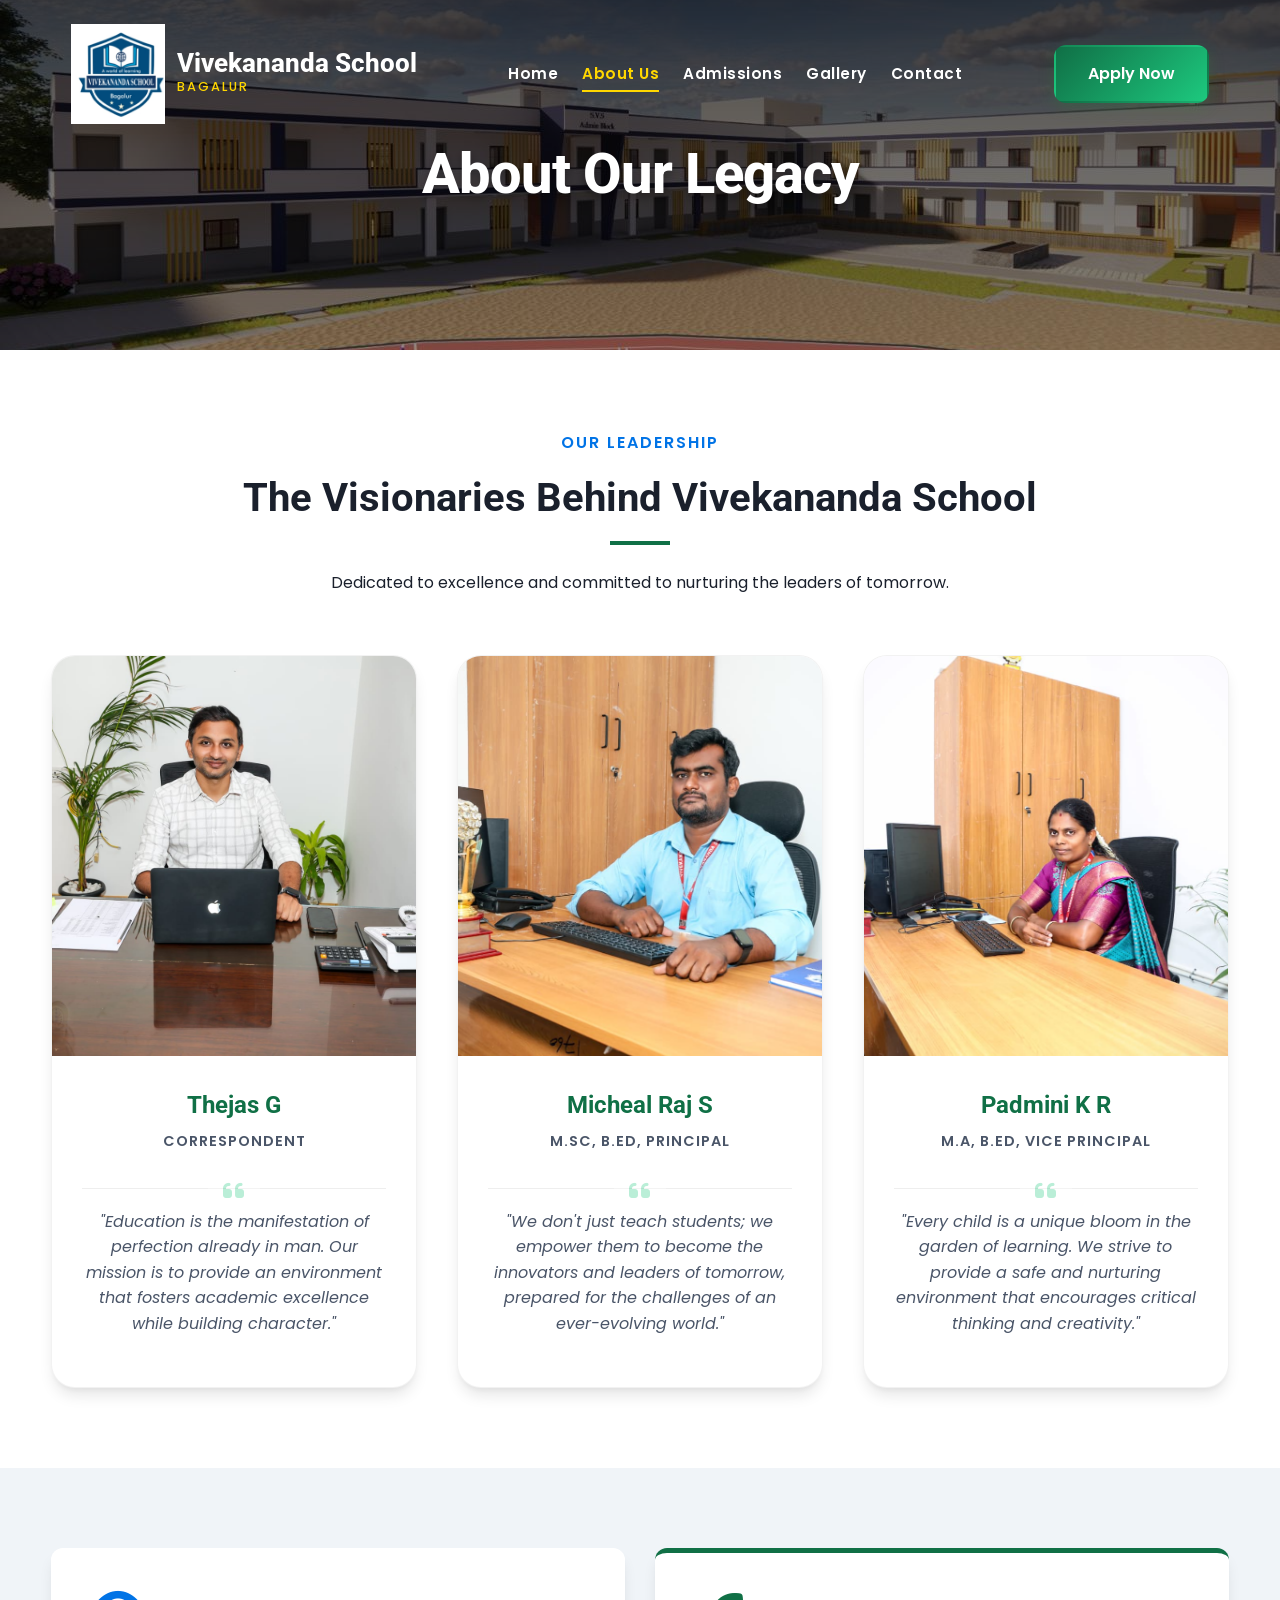
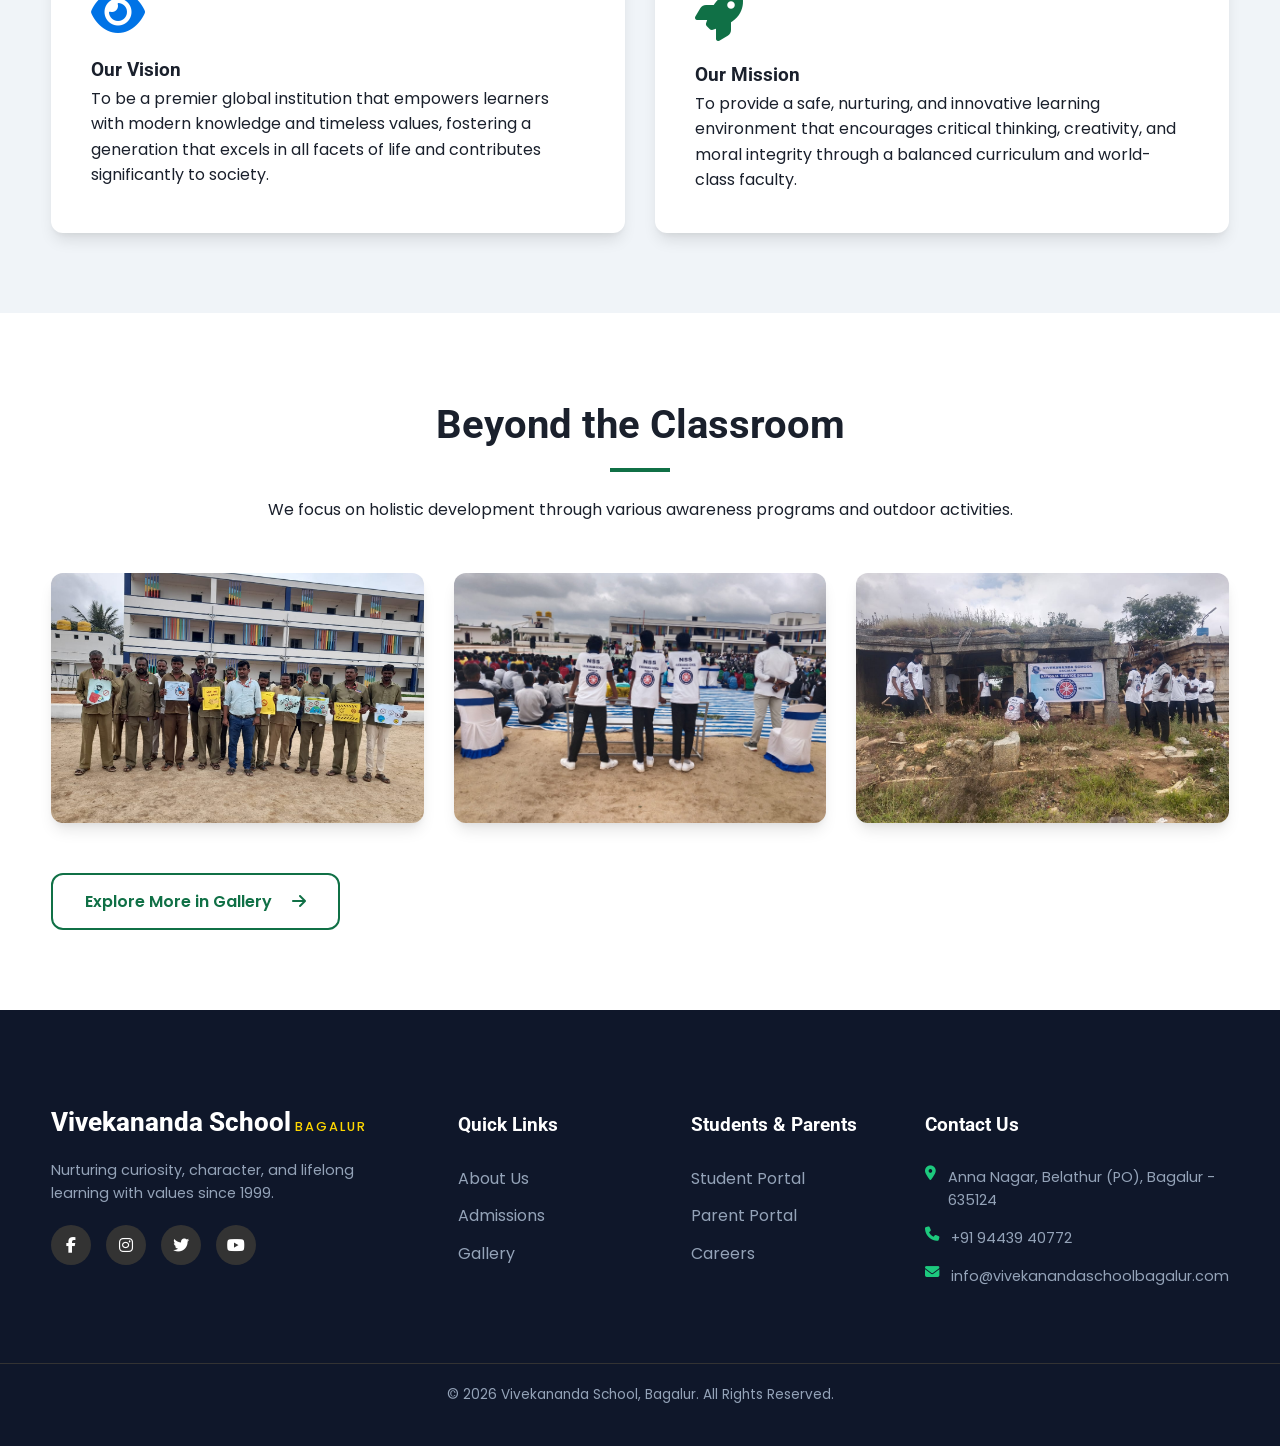
==== about.html @ 1ba1ea0e "nrre" ====
<!DOCTYPE html>
<html lang="en">
<head>
    <meta charset="UTF-8">
    <meta name="viewport" content="width=device-width, initial-scale=1.0">
    <title>About Us | Best CBSE School in Hosur - Vivekananda School</title>
    <meta name="description" content="Discover the legacy of Vivekananda School, Bagalur, recognized as the best school in Hosur for values-based CBSE education and student growth.">
    <link href="https://fonts.googleapis.com/css2?family=Poppins:wght@300;400;500;600;700&family=Roboto:wght@300;400;500;700&display=swap" rel="stylesheet">
    <link rel="stylesheet" href="https://cdnjs.cloudflare.com/ajax/libs/font-awesome/6.4.0/css/all.min.css">
    <link rel="stylesheet" href="assets/css/style.css">
    <link rel="shortcut icon" href="Images/School Logo.png" type="image/png">
</head>
<body class="inner-page">
    <!-- Header (Same as index) -->
    <header id="main-header" class="scrolled">
        <div class="container header-container">
            <div class="logo">
                <a href="index.html">
                    <img src="Images/School Logo.png" alt="Vivekananda School Logo" class="logo-img">
                    <div class="logo-text">
                         <span class="logo-name">Vivekananda School</span>
                         <span class="logo-sub">Bagalur</span>
                    </div>
                </a>
            </div>
            <nav class="nav-menu" id="nav-menu">
                <ul>
                    <li><a href="index.html">Home</a></li>
                    <li><a href="about.html" class="active">About Us</a></li>
                    <li><a href="admissions.html">Admissions</a></li>
                    <li><a href="gallery.html">Gallery</a></li>
                    <li><a href="contact.html">Contact</a></li>
                </ul>
            </nav>
            <div class="header-actions">
                <a href="admissions.html" class="btn btn-primary">Apply Now</a>
                <button class="mobile-menu-toggle" id="mobile-menu-toggle"><i class="fas fa-bars"></i></button>
            </div>
        </div>
    </header>

    <div class="page-banner" style="background-image: url('Images/School Image.jpeg'); height: 350px; display: flex; align-items: center; justify-content: center; color: white;">
        <h1 class="animate__animated animate__fadeIn">About Our Legacy</h1>
    </div>

    <!-- Our Leadership -->
    <section class="section-padding">
        <div class="container">
            <div class="section-header centered" style="margin-bottom: 60px;">
                <span class="section-subtitle">Our Leadership</span>
                <h2 class="section-title">The Visionaries Behind Vivekananda School</h2>
                <p>Dedicated to excellence and committed to nurturing the leaders of tomorrow.</p>
            </div>
            
            <div class="leadership-grid">
                <!-- Correspondent -->
                <div class="leadership-card reveal-left">
                    <div class="leader-img-box">
                        <img src="Images/Thejas G ( correspondent ).jpeg" alt="Thejas G - Correspondent">
                    </div>
                    <div class="leader-info">
                        <div>
                            <h3 class="leader-name">Thejas G</h3>
                            <span class="leader-position">Correspondent</span>
                        </div>
                        <div class="leader-quote">
                            <i class="fas fa-quote-left"></i>
                            <p>"Education is the manifestation of perfection already in man. Our mission is to provide an environment that fosters academic excellence while building character."</p>
                        </div>
                    </div>
                </div>

                <!-- Principal -->
                <div class="leadership-card reveal">
                    <div class="leader-img-box">
                        <img src="Images/Micheal Raj S ( Principal) M.Sc,B.ed.jpeg" alt="Micheal Raj S - Principal">
                    </div>
                    <div class="leader-info">
                        <div>
                            <h3 class="leader-name">Micheal Raj S</h3>
                            <span class="leader-position">M.Sc, B.ed, Principal</span>
                        </div>
                        <div class="leader-quote">
                            <i class="fas fa-quote-left"></i>
                            <p>"We don't just teach students; we empower them to become the innovators and leaders of tomorrow, prepared for the challenges of an ever-evolving world."</p>
                        </div>
                    </div>
                </div>

                <!-- Vice Principal -->
                <div class="leadership-card reveal-right">
                    <div class="leader-img-box">
                        <img src="Images/Padmini K R( Vice Principal) M.A, B.ed.jpeg" alt="Padmini K R - Vice Principal">
                    </div>
                    <div class="leader-info">
                        <div>
                            <h3 class="leader-name">Padmini K R</h3>
                            <span class="leader-position">M.A, B.ed, Vice Principal</span>
                        </div>
                        <div class="leader-quote">
                            <i class="fas fa-quote-left"></i>
                            <p>"Every child is a unique bloom in the garden of learning. We strive to provide a safe and nurturing environment that encourages critical thinking and creativity."</p>
                        </div>
                    </div>
                </div>
            </div>
        </div>
    </section>

    <!-- Vision & Mission -->
    <section class="section-padding bg-light">
        <div class="container grid-2">
             <div class="card reveal" style="background: white; padding: 40px; border-radius: var(--radius-md); box-shadow: var(--shadow-md);">
                 <i class="fas fa-eye" style="font-size: 3rem; color: var(--secondary); margin-bottom: 20px;"></i>
                 <h3>Our Vision</h3>
                 <p>To be a premier global institution that empowers learners with modern knowledge and timeless values, fostering a generation that excels in all facets of life and contributes significantly to society.</p>
             </div>
             <div class="card reveal" style="background: white; padding: 40px; border-radius: var(--radius-md); border-top: 5px solid var(--primary); box-shadow: var(--shadow-md);">
                 <i class="fas fa-rocket" style="font-size: 3rem; color: var(--primary); margin-bottom: 20px;"></i>
                 <h3>Our Mission</h3>
                 <p>To provide a safe, nurturing, and innovative learning environment that encourages critical thinking, creativity, and moral integrity through a balanced curriculum and world-class faculty.</p>
             </div>
        </div>
    </section>

    <!-- Activity Highlights -->
    <section class="section-padding">
        <div class="container text-center">
            <div class="section-header centered" style="text-align: center; margin-bottom: 50px;">
                <h2 class="section-title">Beyond the Classroom</h2>
                <p>We focus on holistic development through various awareness programs and outdoor activities.</p>
            </div>
            <div class="grid-3">
                <img src="Images/Trip/Awareness1.jpeg" alt="Awareness Program" style="border-radius: var(--radius-md); width: 100%; height: 250px; object-fit: cover; box-shadow: var(--shadow-md);">
                <img src="Images/Trip/Awareness2.jpeg" alt="Student Presentation" style="border-radius: var(--radius-md); width: 100%; height: 250px; object-fit: cover; box-shadow: var(--shadow-md);">
                <img src="Images/Trip/Awareness3.jpeg" alt="Community Service" style="border-radius: var(--radius-md); width: 100%; height: 250px; object-fit: cover; box-shadow: var(--shadow-md);">
            </div>
            <div style="margin-top: 50px;">
                <a href="gallery.html" class="btn btn-outline">Explore More in Gallery <i class="fas fa-arrow-right" style="margin-left: 10px;"></i></a>
            </div>
        </div>
    </section>

    <!-- Footer (Same as index) -->
    <!-- Footer -->
    <footer>
        <div class="container footer-grid">
            <div class="footer-info">
                <div class="logo">
                     <span class="logo-name">Vivekananda School</span>
                     <span class="logo-sub">Bagalur</span>
                </div>
                <p>Nurturing curiosity, character, and lifelong learning with values since 1999.</p>
                <div class="social-links">
                    <a href="#"><i class="fab fa-facebook-f"></i></a>
                    <a href="#"><i class="fab fa-instagram"></i></a>
                    <a href="#"><i class="fab fa-twitter"></i></a>
                    <a href="#"><i class="fab fa-youtube"></i></a>
                </div>
            </div>
            <div class="footer-links">
                <h3>Quick Links</h3>
                <ul>
                    <li><a href="about.html">About Us</a></li>
                    <li><a href="admissions.html">Admissions</a></li>
                    <li><a href="gallery.html">Gallery</a></li>
                </ul>
            </div>
            <div class="footer-links">
                <h3>Students & Parents</h3>
                <ul>

                    <li><a href="portal.html">Student Portal</a></li>
                    <li><a href="portal.html">Parent Portal</a></li>
                    <li><a href="contact.html">Careers</a></li>
                </ul>
            </div>
            <div class="footer-contact">
                <h3>Contact Us</h3>
                <p><i class="fas fa-map-marker-alt"></i> Anna Nagar, Belathur (PO), Bagalur - 635124</p>
                <p><i class="fas fa-phone"></i> +91 94439 40772</p>
                <p><i class="fas fa-envelope"></i> info@vivekanandaschoolbagalur.com</p>
            </div>
        </div>
        <div class="footer-bottom">
            <p>&copy; 2026 Vivekananda School, Bagalur. All Rights Reserved.</p>
        </div>
    </footer>

    <script src="assets/js/main.js"></script>
</body>
</html>
---- assets/css/style.css ----
/* 
    Green Valley Public School - Design System
    Theme: Modern, Educational, Trustworthy
*/

:root {
    /* Premium Color Palette (HSL for consistency) */
    --p-h: 154; --p-s: 75%; --p-l: 25%; /* Primary Forest Green */
    --primary: hsl(var(--p-h), var(--p-s), var(--p-l));
    --primary-light: hsl(var(--p-h), var(--p-s), 45%);
    --primary-dark: hsl(var(--p-h), var(--p-s), 15%);
    
    --s-h: 210; --s-s: 100%; --s-l: 45%; /* Secondary Sky Blue */
    --secondary: hsl(var(--s-h), var(--s-s), var(--s-l));
    --secondary-light: hsl(var(--s-h), var(--s-s), 65%);
    
    --accent: #FFD700;        /* Premium Gold */
    --text-dark: #1A202C;
    --text-gray: #4A5568;
    --text-light: #F7FAFC;
    --bg-light: #F0F4F8;
    --bg-white: #FFFFFF;
    
    /* Advanced Shadows */
    --shadow-sm: 0 2px 4px rgba(0,0,0,0.05);
    --shadow-md: 0 10px 15px -3px rgba(0,0,0,0.1), 0 4px 6px -2px rgba(0,0,0,0.05);
    --shadow-lg: 0 20px 25px -5px rgba(0,0,0,0.1), 0 10px 10px -5px rgba(0,0,0,0.04);
    --shadow-xl: 0 25px 50px -12px rgba(0,0,0,0.25);
    
    /* Utilities */
    --radius-sm: 6px;
    --radius-md: 12px;
    --radius-lg: 24px;
    --radius-full: 9999px;
    --transition: all 0.4s cubic-bezier(0.4, 0, 0.2, 1);
    --glass: rgba(255, 255, 255, 0.85);
    --glass-border: rgba(255, 255, 255, 0.2);
}

/* Base Styles */
* {
    margin: 0;
    padding: 0;
    box-sizing: border-box;
}

html {
    scroll-behavior: smooth;
}

body {
    font-family: 'Poppins', sans-serif;
    color: var(--text-dark);
    background-color: var(--bg-white);
    line-height: 1.6;
    overflow-x: hidden;
}

h1, h2, h3, h4, h5, h6 {
    font-family: 'Roboto', sans-serif;
    font-weight: 700;
}

ul {
    list-style: none;
}

a {
    text-decoration: none;
    color: inherit;
    transition: var(--transition);
}

img {
    max-width: 100%;
}

/* Custom Scrollbar */
::-webkit-scrollbar {
    width: 10px;
}
::-webkit-scrollbar-track {
    background: var(--bg-light);
}
::-webkit-scrollbar-thumb {
    background: var(--primary-light);
    border-radius: 10px;
}
::-webkit-scrollbar-thumb:hover {
    background: var(--primary);
}

::selection {
    background: var(--primary);
    color: white;
}

.container {
    width: 92%;
    max-width: 1200px;
    margin: 0 auto;
}

@media (max-width: 480px) {
    .container {
        width: 95%;
    }
}

/* Grid Layouts & Utilities */
.grid-2 { display: grid; grid-template-columns: repeat(2, 1fr); gap: 30px; }
.grid-3 { display: grid; grid-template-columns: repeat(3, 1fr); gap: 30px; }
.grid-4 { display: grid; grid-template-columns: repeat(4, 1fr); gap: 24px; }
.journey-grid { display: grid; grid-template-columns: repeat(auto-fit, minmax(280px, 1fr)); gap: 40px; position: relative; }
.update-grid { display: grid; grid-template-columns: 2fr 1fr; gap: 40px; }
.about-grid { display: grid; grid-template-columns: 1fr 1fr; gap: 60px; align-items: center; }

.section-padding {
    padding: 80px 0;
}

.text-red { color: #f44336; }

/* Buttons */
.btn {
    display: inline-flex;
    align-items: center;
    justify-content: center;
    gap: 10px;
    padding: 14px 32px;
    border-radius: var(--radius-md);
    font-weight: 600;
    font-size: 1rem;
    cursor: pointer;
    border: 2px solid transparent;
    transition: var(--transition);
    position: relative;
    overflow: hidden;
    z-index: 1;
}

.btn::after {
    content: '';
    position: absolute;
    top: 50%;
    left: 50%;
    width: 300%;
    height: 300%;
    background: rgba(255, 255, 255, 0.1);
    transition: var(--transition);
    transform: translate(-50%, -50%) scale(0);
    border-radius: 50%;
    z-index: -1;
}

.btn:hover::after {
    transform: translate(-50%, -50%) scale(1);
}

.btn-primary {
    background: linear-gradient(135deg, var(--primary), var(--primary-light));
    color: white;
    box-shadow: 0 4px 15px rgba(46, 125, 50, 0.3);
}
.btn-primary:hover {
    transform: translateY(-3px);
    box-shadow: 0 8px 25px rgba(46, 125, 50, 0.4);
}

.btn-secondary {
    background: linear-gradient(135deg, var(--secondary), var(--secondary-light));
    color: white;
    box-shadow: 0 4px 15px rgba(2, 136, 209, 0.3);
}
.btn-secondary:hover {
    transform: translateY(-3px);
    box-shadow: 0 8px 25px rgba(2, 136, 209, 0.4);
}

.btn-outline {
    border-color: var(--primary);
    color: var(--primary);
    background: transparent;
}
.btn-outline:hover {
    background-color: var(--primary);
    color: white;
    transform: translateY(-3px);
}

.btn-white {
    background-color: white;
    color: var(--primary);
    box-shadow: var(--shadow-md);
}
.btn-white:hover {
    background-color: var(--bg-light);
    transform: translateY(-3px);
}

.btn-sm {
    padding: 10px 20px;
    font-size: 0.85rem;
}

/* Header */
header {
    background-color: transparent;
    position: fixed;
    top: 0;
    width: 100%;
    z-index: 1000;
    padding: 24px 0;
    transition: var(--transition);
}

header.scrolled {
    background: var(--glass);
    backdrop-filter: blur(12px);
    -webkit-backdrop-filter: blur(12px);
    padding: 12px 0;
    box-shadow: var(--shadow-md);
    border-bottom: 1px solid var(--glass-border);
}

.header-container {
    display: flex;
    justify-content: space-between;
    align-items: center;
    padding: 0 20px;
}

.logo a {
    display: flex;
    align-items: center;
    gap: 12px;
}

.logo-text {
    display: flex;
    flex-direction: column;
    justify-content: center;
}


.logo-img {
    height: 100px;
    width: auto;
    object-fit: contain;
    transition: var(--transition);
}

@media (max-width: 768px) {
    .logo-img {
        height: 60px;
    }
}

header.scrolled .logo-img {
    height: 70px;
}

@media (max-width: 768px) {
    header.scrolled .logo-img {
        height: 45px;
    }
    .logo-name {
        font-size: 1.1rem;
    }
    .logo-sub {
        font-size: 0.6rem;
        letter-spacing: 1px;
    }
}


.logo-name {
    font-weight: 800;
    font-size: 1.6rem;
    color: white; /* Default white for hero background */
    line-height: 1;
    font-family: 'Roboto', sans-serif;
}

header.scrolled .logo-name {
    color: var(--primary);
}


.logo-sub {
    font-size: 0.8rem;
    text-transform: uppercase;
    letter-spacing: 2px;
    color: var(--accent); /* Using gold/accent for the location */
    font-weight: 500;
}


.nav-menu ul {
    display: flex;
    gap: 24px;
}

.nav-menu a {
    font-weight: 600;
    color: white;
    font-size: 0.95rem;
    padding: 8px 0;
    position: relative;
    letter-spacing: 0.5px;
}

.nav-menu a::after {
    content: '';
    position: absolute;
    bottom: 0;
    left: 0;
    width: 0;
    height: 2px;
    background-color: var(--accent);
    transition: var(--transition);
}

header.scrolled .nav-menu a {
    color: var(--text-dark);
}

.nav-menu a:hover::after, .nav-menu a.active::after {
    width: 100%;
}

.nav-menu a:hover, .nav-menu a.active {
    color: var(--accent);
}

.mobile-menu-toggle {
    display: none;
    font-size: 1.2rem;
    background-color: var(--primary);
    color: white;
    width: 45px;
    height: 45px;
    border-radius: var(--radius-sm);
    border: none;
    cursor: pointer;
    align-items: center;
    justify-content: center;
    transition: var(--transition);
    z-index: 1001;
    box-shadow: var(--shadow-sm);
}


.mobile-menu-toggle:hover {
    background-color: var(--primary-light);
    transform: scale(1.05);
}

header.scrolled .mobile-menu-toggle {
    background-color: var(--primary);
    color: white;
}


.header-actions {
    display: flex;
    align-items: center;
    gap: 15px;
}


/* Hero */
#hero {
    height: 100vh;
    min-height: 600px;
    display: flex;
    align-items: center;
    color: white;
    position: relative;
    overflow: hidden;
}

.hero-slide {
    position: absolute;
    top: 0;
    left: 0;
    width: 100%;
    height: 100%;
    background-size: cover;
    background-position: center;
    display: flex;
    align-items: center;
}

.hero-content {
    max-width: 800px;
}

.hero-content h1 {
    font-size: clamp(2.5rem, 8vw, 4.5rem);
    line-height: 1.1;
    margin-bottom: 24px;
    text-shadow: 0 4px 12px rgba(0,0,0,0.3);
    font-weight: 800;
    letter-spacing: -1px;
}

.hero-content .highlight {
    background: linear-gradient(120deg, var(--accent) 0%, #fff 100%);
    -webkit-background-clip: text;
    background-clip: text;
    -webkit-text-fill-color: transparent;
    filter: drop-shadow(0 2px 4px rgba(0,0,0,0.2));
}

.hero-content p {
    font-size: clamp(1rem, 3vw, 1.3rem);
    margin-bottom: 48px;
    max-width: 650px;
    text-shadow: 0 2px 4px rgba(0,0,0,0.3);
    opacity: 0.9;
}

.hero-btns {
    display: flex;
    gap: 20px;
}

/* Highlights Section */
#highlights {
    background-color: var(--bg-white);
    position: relative;
    z-index: 10;
    margin-top: -60px;
}

.highlights-container {
    display: grid;
    grid-template-columns: repeat(4, 1fr);
    gap: 24px;
}

.highlight-card {
    background-color: white;
    padding: 40px 30px;
    border-radius: var(--radius-md);
    box-shadow: var(--shadow-md);
    text-align: center;
    transition: var(--transition);
    border: 1px solid rgba(0,0,0,0.05);
    display: flex;
    flex-direction: column;
    align-items: center;
}

.highlight-card:hover {
    transform: translateY(-12px);
    box-shadow: var(--shadow-xl);
    border-color: var(--primary-light);
}

.icon-box {
    width: 70px;
    height: 70px;
    background: linear-gradient(135deg, var(--bg-light), #fff);
    border-radius: 20px;
    display: flex;
    align-items: center;
    justify-content: center;
    margin-bottom: 24px;
    font-size: 1.8rem;
    color: var(--primary);
    box-shadow: var(--shadow-sm);
    transition: var(--transition);
}

.highlight-card:hover .icon-box {
    background: var(--primary);
    color: white;
    transform: rotateY(360deg);
}

.highlight-card h3 {
    font-size: 1.1rem;
    margin-bottom: 15px;
}

.highlight-card p {
    font-size: 0.9rem;
    color: var(--text-gray);
}

/* About Preview */
.about-grid {
    display: grid;
    grid-template-columns: 1fr 1fr;
    gap: 60px;
    align-items: center;
}

.image-stack {
    position: relative;
}

.main-img {
    border-radius: var(--radius-lg);
    box-shadow: var(--shadow-lg);
}

.experience-badge {
    position: absolute;
    bottom: -20px;
    right: -20px;
    background-color: var(--primary);
    color: white;
    padding: 20px 30px;
    border-radius: var(--radius-md);
    text-align: center;
}

.experience-badge .num {
    display: block;
    font-size: 2rem;
    font-weight: 700;
    line-height: 1;
}

.section-subtitle {
    display: block;
    color: var(--secondary);
    text-transform: uppercase;
    font-weight: 600;
    letter-spacing: 2px;
    margin-bottom: 10px;
}

.section-title {
    font-size: 2.5rem;
    margin-bottom: 25px;
    position: relative;
    padding-bottom: 15px;
}

.section-title::after {
    content: '';
    position: absolute;
    bottom: 0;
    left: 0;
    width: 60px;
    height: 4px;
    background-color: var(--primary);
}

.check-list {
    margin: 30px 0;
}

.check-list li {
    display: flex;
    align-items: center;
    gap: 12px;
    margin-bottom: 12px;
}

.check-list i {
    color: var(--primary);
}

/* Counters */
.dark-bg {
    background-color: var(--primary-dark);
    color: white;
}

.counters {
    display: grid;
    grid-template-columns: repeat(4, 1fr);
    text-align: center;
}

.counter-num {
    font-size: 3rem;
    font-weight: 700;
}

.plus {
    font-size: 2.5rem;
    font-weight: 700;
}

/* Update Grid */
.update-grid {
    display: grid;
    grid-template-columns: 1fr 1fr;
    gap: 40px;
    margin-top: 40px;
}

.notice-board-container {
    background-color: white;
    border-radius: var(--radius-md);
    overflow: hidden;
    box-shadow: var(--shadow-md);
}

.notice-header {
    background-color: var(--secondary);
    color: white;
    padding: 20px;
}

.notice-list {
    padding: 20px;
}

.notice-item {
    display: flex;
    align-items: center;
    gap: 15px;
    padding: 15px 0;
    border-bottom: 1px solid #eee;
}

.notice-item:last-child { border-bottom: none; }

.page-banner {
    position: relative;
    background-size: cover !important;
    background-position: center !important;
    overflow: hidden;
}

.page-banner::before {
    content: '';
    position: absolute;
    top: 0; left: 0; width: 100%; height: 100%;
    background: linear-gradient(to bottom, rgba(0,0,0,0.7), rgba(0,0,0,0.4));
    z-index: 1;
}

.page-banner h1 {
    position: relative;
    z-index: 2;
    font-size: clamp(2rem, 5vw, 3.5rem);
    font-weight: 800;
    letter-spacing: -1px;
    text-shadow: 0 4px 10px rgba(0,0,0,0.3);
}

.notice-item {
    display: flex;
    align-items: flex-start;
    gap: 20px;
    padding: 24px 0;
    border-bottom: 1px solid rgba(0,0,0,0.05);
    transition: var(--transition);
}

.notice-item:hover {
    transform: translateX(10px);
}

.notice-item .date {
    background: linear-gradient(135deg, var(--bg-light), #fff);
    color: var(--primary);
    padding: 8px 16px;
    border-radius: var(--radius-sm);
    font-weight: 700;
    min-width: 100px;
    text-align: center;
    box-shadow: var(--shadow-sm);
    border: 1px solid rgba(0,0,0,0.05);
}

.notice-item .badge.new {
    background-color: #e53935;
    color: white;
    font-size: 0.7rem;
    padding: 2px 6px;
    border-radius: 4px;
}

.event-card-main {
    background-color: white;
    border-radius: var(--radius-md);
    overflow: hidden;
    box-shadow: var(--shadow-md);
}

.event-img-box {
    position: relative;
    height: 250px;
}

.event-img-box img {
    width: 100%;
    height: 100%;
    object-fit: cover;
}

.event-date-large {
    position: absolute;
    top: 20px;
    left: 20px;
    background-color: white;
    padding: 10px 15px;
    border-radius: var(--radius-sm);
    text-align: center;
    box-shadow: var(--shadow-md);
}

.event-date-large .day {
    display: block;
    font-size: 1.5rem;
    font-weight: 700;
    color: var(--primary);
}

.event-date-large .month {
    font-size: 0.8rem;
    font-weight: 600;
}

.event-details {
    padding: 30px;
}

.event-details h3 {
    margin-bottom: 15px;
}

.event-details p {
    color: var(--text-gray);
    margin-bottom: 5px;
    font-size: 0.9rem;
}

/* FAQ */
.bg-light { background-color: var(--bg-light); }
.centered { text-align: center; }
.centered h2::after { left: 50%; transform: translateX(-50%); }

.faq-container {
    max-width: 800px;
    margin: 40px auto 0;
}

.faq-item {
    background: white;
    margin-bottom: 15px;
    border-radius: var(--radius-md);
    box-shadow: var(--shadow-soft);
    overflow: hidden;
}

.faq-question {
    padding: 20px;
    cursor: pointer;
    font-weight: 600;
    display: flex;
    justify-content: space-between;
    align-items: center;
    transition: var(--transition);
}

.faq-question:hover { background-color: #f1f8e9; }

.faq-answer {
    padding: 0 20px;
    max-height: 0;
    overflow: hidden;
    transition: all 0.4s ease;
    background-color: white;
}

.faq-item.active .faq-answer {
    padding: 0 20px 20px;
    max-height: 200px;
}

.faq-item.active .faq-question i {
    transform: rotate(45deg);
}

/* CTA */
.cta-box {
    background: linear-gradient(rgba(46, 125, 50, 0.9), rgba(46, 125, 50, 0.9)), url('../../Images/School Image.jpeg');
    background-size: cover;
    background-position: center;
    padding: 80px 40px;
    border-radius: var(--radius-lg);
    text-align: center;
    color: white;
}

.cta-box h2 {
    font-size: 3rem;
    margin-bottom: 20px;
}

.cta-box p {
    font-size: 1.2rem;
    margin-bottom: 40px;
    max-width: 600px;
    margin-inline: auto;
}

.cta-btns {
    display: flex;
    gap: 20px;
    justify-content: center;
}

.btn-outline-white {
    border-color: white;
    color: white;
}

.btn-outline-white:hover {
    background-color: white;
    color: var(--primary);
}

/* Footer */
footer {
    background-color: #0f172a; /* Deeper dark for premium feel */
    color: #94a3b8;
    padding: 100px 0 40px;
    position: relative;
    overflow: hidden;
}

.footer-grid {
    display: grid;
    grid-template-columns: 2fr 1fr 1fr 1.5fr;
    gap: 60px;
}

.footer-info .logo-name { color: white; }

.footer-info p {
    margin: 20px 0;
    font-size: 0.9rem;
}

.social-links {
    display: flex;
    gap: 15px;
}

.social-links a {
    width: 40px;
    height: 40px;
    background-color: #333;
    border-radius: 50%;
    display: flex;
    align-items: center;
    justify-content: center;
    color: white;
}

.social-links a:hover {
    background-color: var(--primary);
}

.footer-links h3, .footer-contact h3 {
    color: white;
    margin-bottom: 25px;
    font-size: 1.2rem;
}

.footer-links ul li {
    margin-bottom: 12px;
}

.footer-links a:hover {
    color: var(--primary-light);
    padding-left: 5px;
}

.footer-contact p {
    margin-bottom: 15px;
    display: flex;
    gap: 12px;
    font-size: 0.9rem;
}

.footer-contact i {
    color: var(--primary-light);
}

.footer-bottom {
    border-top: 1px solid #333;
    margin-top: 60px;
    padding-top: 20px;
    text-align: center;
    font-size: 0.85rem;
}

/* Extras */
.chat-btn {
    position: fixed;
    bottom: 30px;
    right: 30px;
    width: 60px;
    height: 60px;
    background-color: var(--secondary);
    color: white;
    border-radius: 50%;
    display: flex;
    align-items: center;
    justify-content: center;
    font-size: 1.5rem;
    cursor: pointer;
    box-shadow: var(--shadow-lg);
    transition: var(--transition);
    z-index: 1001;
}

.chat-btn:hover {
    transform: scale(1.1);
}

.scroll-top {
    position: fixed;
    bottom: 100px;
    right: 35px;
    width: 40px;
    height: 40px;
    background-color: var(--primary);
    color: white;
    border-radius: 4px;
    display: none;
    align-items: center;
    justify-content: center;
    z-index: 1001;
    opacity: 0;
    transition: var(--transition);
}

.scroll-top.show {
    display: flex;
    opacity: 1;
}

/* Animations */
.reveal, .reveal-left, .reveal-right {
    opacity: 0;
}

.revealed {
    opacity: 1;
    animation: fadeInUp 0.8s ease forwards;
}

.reveal-left.revealed { animation: fadeInLeft 0.8s ease forwards; }
.reveal-right.revealed { animation: fadeInRight 0.8s ease forwards; }

@keyframes fadeInUp {
    from { opacity: 0; transform: translateY(30px); }
    to { opacity: 1; transform: translateY(0); }
}

@keyframes fadeInLeft {
    from { opacity: 0; transform: translateX(-30px); }
    to { opacity: 1; transform: translateX(0); }
}

@keyframes fadeInRight {
    from { opacity: 0; transform: translateX(30px); }
    to { opacity: 1; transform: translateX(0); }
}





/* Gallery Section */
.gallery-filters { 
    display: flex; 
    justify-content: center; 
    gap: 15px; 
    margin-bottom: 40px; 
    flex-wrap: wrap; 
}
.filter-btn { 
    padding: 8px 20px; 
    border-radius: var(--radius-full); 
    background: var(--bg-light); 
    border: 1px solid rgba(0,0,0,0.05);
    cursor: pointer; 
    font-weight: 600; 
    font-size: 0.9rem;
    transition: var(--transition); 
}
.filter-btn:hover, .filter-btn.active { 
    background: var(--primary); 
    color: white; 
    border-color: var(--primary);
    box-shadow: 0 4px 10px rgba(46, 125, 50, 0.2);
}
.gallery-grid { 
    display: grid; 
    grid-template-columns: repeat(auto-fill, minmax(280px, 1fr)); 
    gap: 25px; 
}
.gallery-item { 
    position: relative; 
    border-radius: var(--radius-md); 
    overflow: hidden; 
    height: 280px; 
    cursor: pointer; 
    box-shadow: var(--shadow-md); 
    transition: var(--transition); 
}
.gallery-item img { 
    width: 100%; 
    height: 100%; 
    object-fit: cover; 
    transition: var(--transition); 
}
.gallery-item:hover img { 
    transform: scale(1.1); 
}
.gallery-overlay { 
    position: absolute; 
    bottom: 0; 
    left: 0; 
    width: 100%;
    background: linear-gradient(transparent, rgba(0,0,0,0.9)); 
    color: white; 
    padding: 20px 15px; 
    opacity: 0; 
    transition: var(--transition); 
    transform: translateY(10px); 
    font-size: 0.9rem;
    font-weight: 500;
}
.gallery-item:hover .gallery-overlay { 
    opacity: 1; 
    transform: translateY(0); 
}

/* Consolidated Mobile Optimization */
@media (max-width: 1024px) {
    .highlights-container { grid-template-columns: repeat(2, 1fr); gap: 20px; }
    .footer-grid { grid-template-columns: 1fr 1fr; gap: 40px; }
    .hero-content h1 { font-size: clamp(2rem, 6vw, 2.8rem); }
}

@media (max-width: 768px) {
    .about-grid, 
    .update-grid, 
    .journey-grid, 
    .grid-2, 
    .grid-3, 
    .grid-4, 
    .process-steps,
    .footer-grid,
    #admissionForm > div { 
        grid-template-columns: 1fr !important; 
        gap: 25px !important; 
    }
    
    .counters { grid-template-columns: repeat(2, 1fr); gap: 25px; }
    .hero-btns { flex-direction: column; width: 100%; gap: 12px; }
    .hero-btns .btn { width: 100%; }
    
    .section-title { font-size: 1.8rem; }
    .section-padding { padding: 50px 15px; }
    .container { width: 100%; padding: 0 20px; }
    
    .principal-img { height: auto !important; margin-bottom: 40px; }
    .principal-img img { height: 320px !important; }
    
    .form-container { padding: 25px !important; }
    
    .nav-menu {
        display: none;
        position: fixed;
        top: 0;
        left: 0;
        width: 100%;
        height: 100vh;
        background: rgba(46, 125, 50, 0.98); /* Deep brand green with slight transparency */
        backdrop-filter: blur(10px);
        -webkit-backdrop-filter: blur(10px);
        flex-direction: column;
        justify-content: center;
        align-items: center;
        padding: 40px;
        z-index: 2000;
        transition: var(--transition);
    }

    .nav-menu.show { 
        display: flex; 
        animation: fadeIn 0.4s ease; 
    }

    .nav-menu ul {
        flex-direction: column;
        gap: 30px;
        gap: 20px; /* Tighter gap for more links if needed */
        text-align: center;
        width: 100%;
        margin-top: 40px;
    }

    .nav-menu a {
        font-size: 2rem;
        color: white !important;
        font-weight: 700;
        letter-spacing: 1px;
        text-transform: uppercase;
        display: block;
        padding: 10px 0;
        transition: var(--transition);
    }

    .nav-menu a:hover {
        color: var(--accent) !important;
        transform: scale(1.1);
    }

    .nav-menu a.active {
        color: var(--accent) !important;
        border-bottom: 3px solid var(--accent);
    }

    /* Add a brand touch at the bottom of the menu */
    .nav-menu::after {
        content: 'Nurturing Minds, Building Character';
        position: absolute;
        bottom: 50px;
        left: 0;
        width: 100%;
        text-align: center;
        color: rgba(255, 255, 255, 0.6);
        font-size: 0.9rem;
        font-style: italic;
    }

    .mobile-menu-toggle {
        display: flex;
        position: relative;
        z-index: 3000; /* Highest priority */
    }

    .logo {
        position: relative;
        z-index: 3000; /* Keep logo visible above menu */
    }

    /* Animation for the full screen menu */
    @keyframes fadeIn {
        from { opacity: 0; transform: scale(1.1); }
        to { opacity: 1; transform: scale(1); }
    }


    .header-actions .btn {
        display: none; /* Hide 'Apply Now' from header on mobile to save space, or keep it if requested */
    }
    
    /* Show 'Apply Now' only in hero on mobile */
    .hero-btns .btn {
        display: flex;
    }

    
    .page-banner { height: 280px !important; }
}

@media (max-width: 480px) {
    .section-title { font-size: 1.6rem; }
    .hero-content h1 { font-size: 1.7rem; }
    .counter-num { font-size: 2rem; }
    .gallery-grid { grid-template-columns: 1fr; }
    .gallery-item { height: 220px; }
}

@keyframes slideIn {
    from { opacity: 0; transform: translateY(-10px); }
    to { opacity: 1; transform: translateY(0); }
}

/* Custom Admission Form Styles */
.form-group label {
    color: var(--text-dark);
    font-size: 0.95rem;
    font-weight: 600;
}

.form-group input, .form-group select, .form-group textarea {
    transition: var(--transition);
    border: 2px solid #e2e8f0 !important;
    background-color: #f8fafc;
    width: 100%;
    padding: 12px;
    border-radius: var(--radius-sm);
}

.form-group input:focus, .form-group select:focus, .form-group textarea:focus {
    outline: none;
    border-color: var(--primary) !important;
    background-color: #fff;
    box-shadow: 0 0 0 4px rgba(46, 125, 50, 0.1);
}

#formStatus {
    font-weight: 500;
    font-size: 0.95rem;
    padding: 15px;
    border-radius: var(--radius-sm);
    margin-bottom: 20px;
}

/* Leadership Section Styles */
.leadership-grid {
    display: grid;
    grid-template-columns: repeat(auto-fit, minmax(320px, 1fr));
    gap: 40px;
    margin-top: 50px;
}

.leadership-card {
    background: white;
    border-radius: var(--radius-lg);
    overflow: hidden;
    box-shadow: var(--shadow-md);
    transition: var(--transition);
    border: 1px solid rgba(0,0,0,0.05);
    display: flex;
    flex-direction: column;
}

.leadership-card:hover {
    transform: translateY(-10px);
    box-shadow: var(--shadow-xl);
}

.leader-img-box {
    position: relative;
    height: 400px;
    overflow: hidden;
}

.leader-img-box img {
    width: 100%;
    height: 100%;
    object-fit: cover;
    transition: var(--transition);
}

.leadership-card:hover .leader-img-box img {
    transform: scale(1.05);
}

.leader-info {
    padding: 30px;
    text-align: center;
    flex-grow: 1;
    display: flex;
    flex-direction: column;
    justify-content: space-between;
}

.leader-name {
    font-size: 1.5rem;
    color: var(--primary);
    margin-bottom: 5px;
}

.leader-position {
    font-size: 0.9rem;
    color: var(--text-gray);
    font-weight: 600;
    text-transform: uppercase;
    letter-spacing: 1px;
    margin-bottom: 20px;
    display: block;
}

.leader-quote {
    font-style: italic;
    color: var(--text-gray);
    position: relative;
    padding: 20px 0;
    margin-top: 15px;
    border-top: 1px solid #eee;
}

.leader-quote i {
    color: var(--primary-light);
    opacity: 0.3;
    font-size: 1.5rem;
    position: absolute;
    top: -10px;
    left: 50%;
    transform: translateX(-50%);
    background: white;
    padding: 0 15px;
}
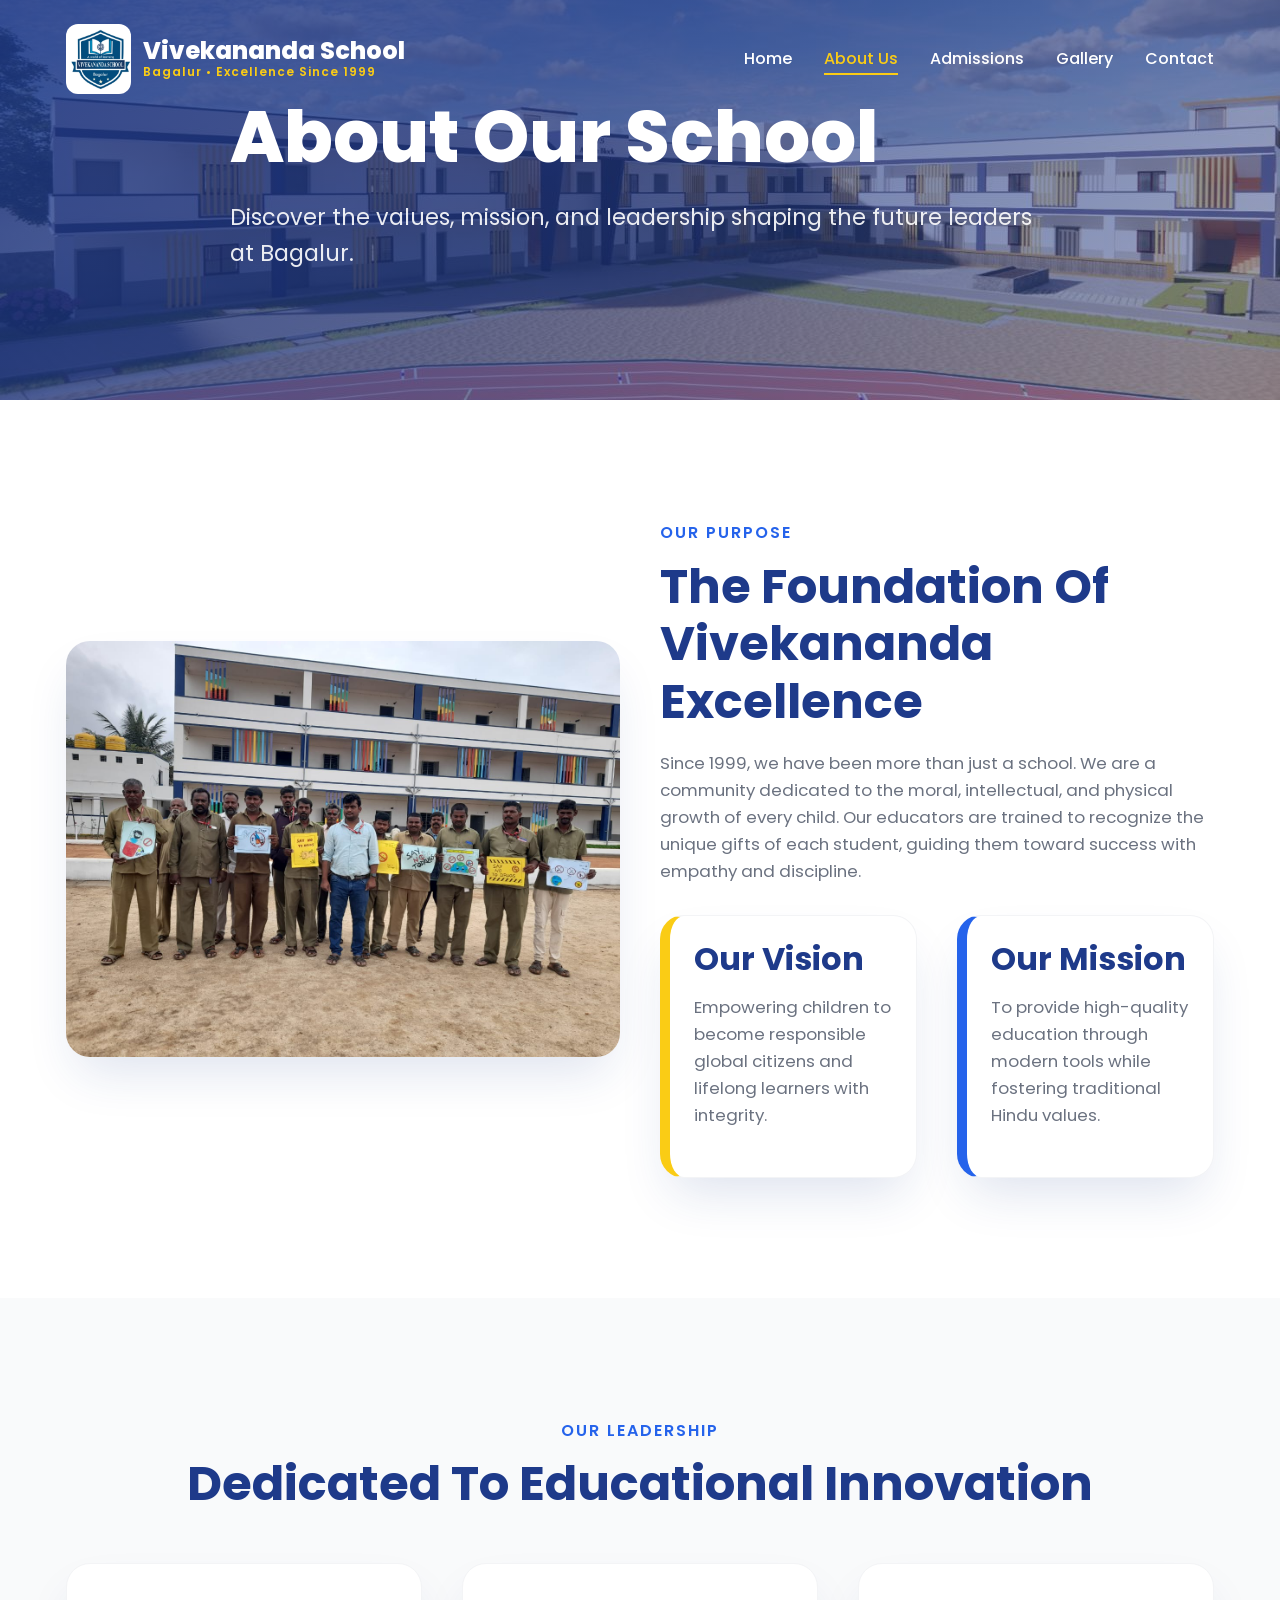
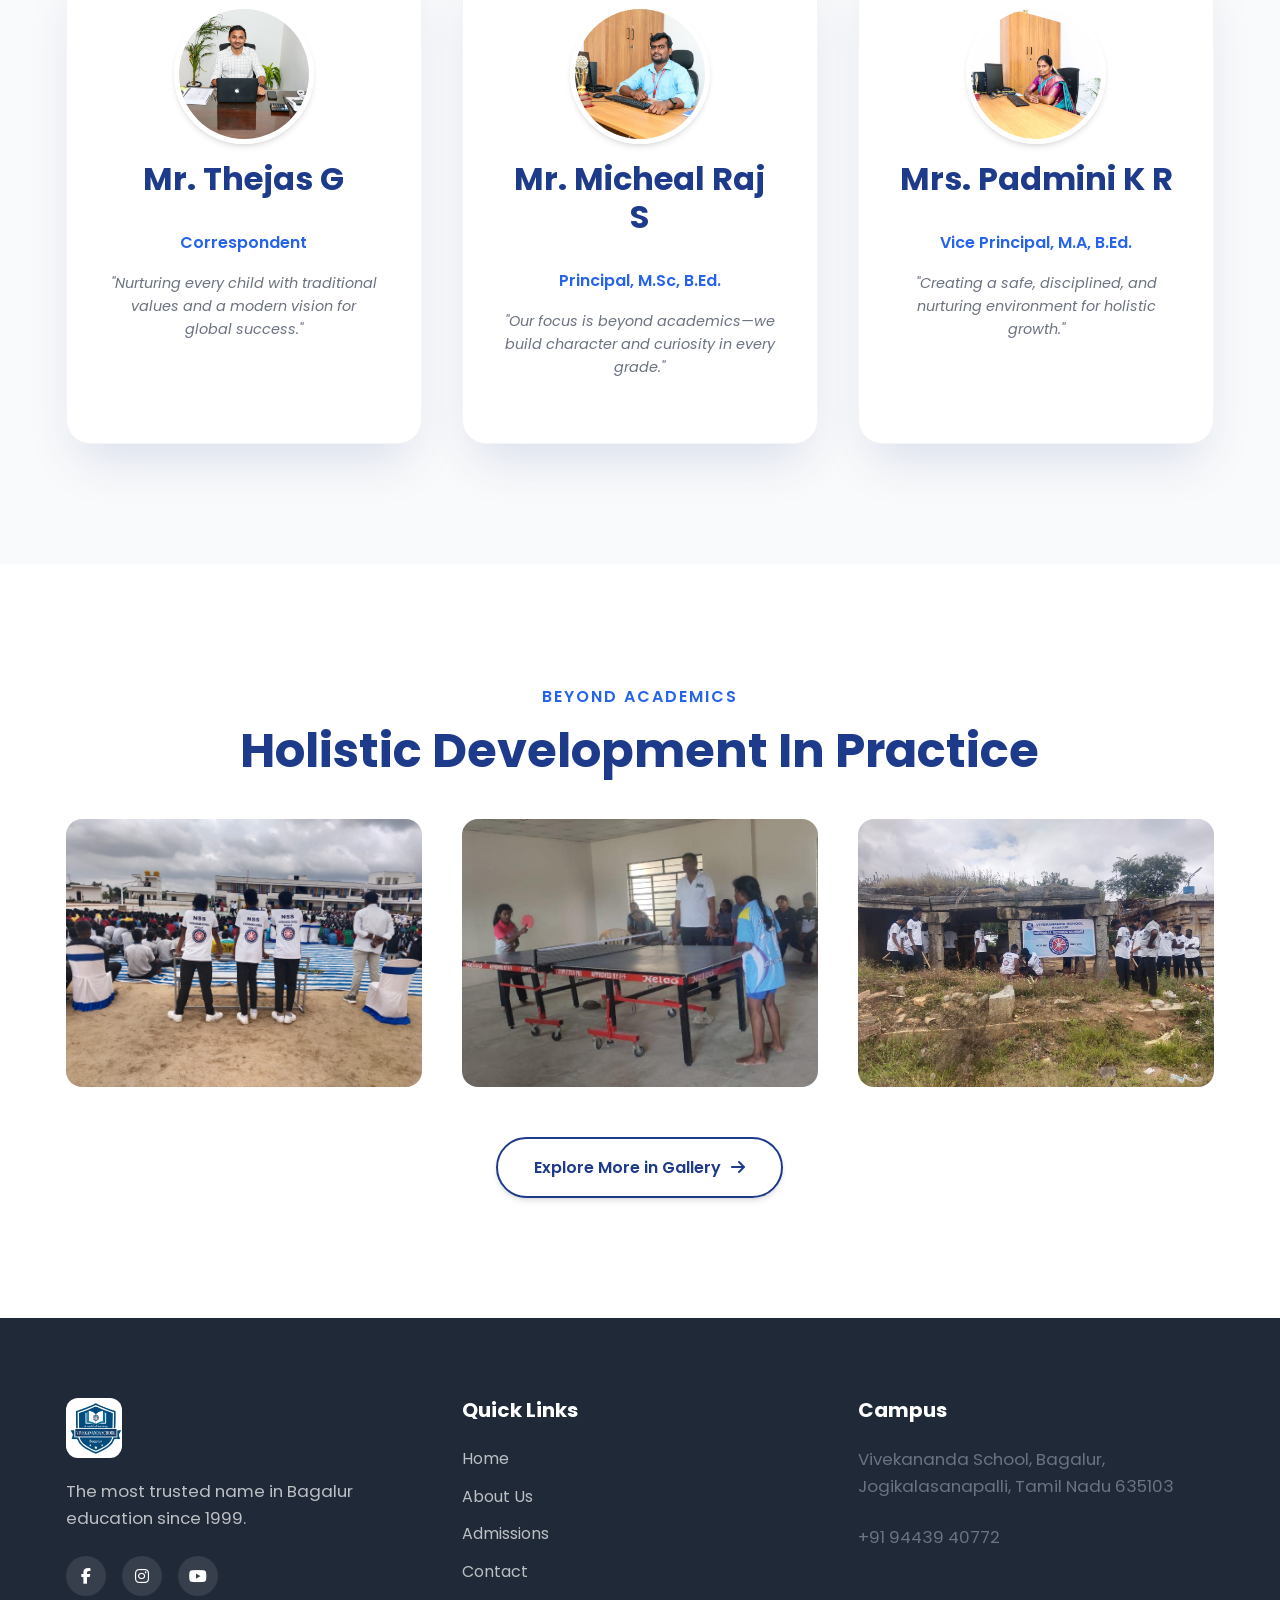
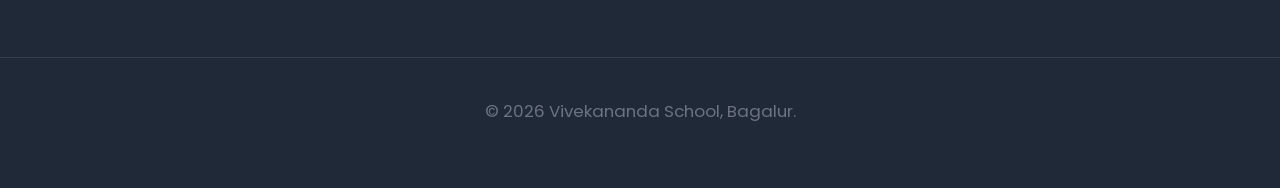
==== commit 432ef00a: "ui updated" ====
--- a/about.html
+++ b/about.html
@@ -2,188 +2,143 @@
 <html lang="en">
 <head>
     <meta charset="UTF-8">
-    <meta name="viewport" content="width=device-width, initial-scale=1.0">
-    <title>About Us | Best CBSE School in Hosur - Vivekananda School</title>
-    <meta name="description" content="Discover the legacy of Vivekananda School, Bagalur, recognized as the best school in Hosur for values-based CBSE education and student growth.">
-    <link href="https://fonts.googleapis.com/css2?family=Poppins:wght@300;400;500;600;700&family=Roboto:wght@300;400;500;700&display=swap" rel="stylesheet">
+    <meta name="viewport" content="width=1200">
+    <title>About Us | Vivekananda School | Excellence Since 1999</title>
     <link rel="stylesheet" href="https://cdnjs.cloudflare.com/ajax/libs/font-awesome/6.4.0/css/all.min.css">
+    <link rel="icon" type="image/png" href="Images/School Logo.png">
     <link rel="stylesheet" href="assets/css/style.css">
-    <link rel="shortcut icon" href="Images/School Logo.png" type="image/png">
 </head>
-<body class="inner-page">
-    <!-- Header (Same as index) -->
-    <header id="main-header" class="scrolled">
+<body>
+
+    <!-- Header -->
+    <header class="scrolled">
         <div class="container header-container">
             <div class="logo">
-                <a href="index.html">
-                    <img src="Images/School Logo.png" alt="Vivekananda School Logo" class="logo-img">
+                <a href="index.html" class="logo-link">
+                    <img src="Images/School Logo.png" alt="Logo" class="logo-img">
                     <div class="logo-text">
-                         <span class="logo-name">Vivekananda School</span>
-                         <span class="logo-sub">Bagalur</span>
+                        <span class="logo-name">Vivekananda School</span>
+                        <span class="logo-sub">Bagalur • Excellence Since 1999</span>
                     </div>
                 </a>
             </div>
-            <nav class="nav-menu" id="nav-menu">
-                <ul>
-                    <li><a href="index.html">Home</a></li>
-                    <li><a href="about.html" class="active">About Us</a></li>
-                    <li><a href="admissions.html">Admissions</a></li>
-                    <li><a href="gallery.html">Gallery</a></li>
-                    <li><a href="contact.html">Contact</a></li>
-                </ul>
-            </nav>
-            <div class="header-actions">
-                <a href="admissions.html" class="btn btn-primary">Apply Now</a>
-                <button class="mobile-menu-toggle" id="mobile-menu-toggle"><i class="fas fa-bars"></i></button>
-            </div>
+            <ul class="nav-links">
+                <li><a href="index.html">Home</a></li>
+                <li><a href="about.html" class="active">About Us</a></li>
+                <li><a href="admissions.html">Admissions</a></li>
+                <li><a href="gallery.html">Gallery</a></li>
+                <li><a href="contact.html">Contact</a></li>
+            </ul>
+            <div class="mobile-toggle"><i class="fas fa-bars"></i></div>
         </div>
     </header>
 
-    <div class="page-banner" style="background-image: url('Images/School Image.jpeg'); height: 350px; display: flex; align-items: center; justify-content: center; color: white;">
-        <h1 class="animate__animated animate__fadeIn">About Our Legacy</h1>
-    </div>
+    <!-- Page Banner -->
+    <section class="hero" style="height: 400px; min-height: 400px; background: url('Images/School Image.jpeg') center/cover;">
+        <div class="hero-overlay"></div>
+        <div class="container">
+            <h1 data-reveal="fade-up">About Our School</h1>
+            <p data-reveal="fade-up" style="transition-delay: 0.2s;">Discover the values, mission, and leadership shaping the future leaders at Bagalur.</p>
+        </div>
+    </section>
 
-    <!-- Our Leadership -->
+    <!-- Mission & Vision Section -->
     <section class="section-padding">
-        <div class="container">
-            <div class="section-header centered" style="margin-bottom: 60px;">
-                <span class="section-subtitle">Our Leadership</span>
-                <h2 class="section-title">The Visionaries Behind Vivekananda School</h2>
-                <p>Dedicated to excellence and committed to nurturing the leaders of tomorrow.</p>
+        <div class="container grid grid-2" style="align-items: center;">
+            <div class="image-box" data-reveal="fade-right">
+                <img src="Images/Trip/Awareness1.jpeg" alt="School Values" style="width: 100%; border-radius: var(--radius-lg); box-shadow: var(--shadow-premium);">
             </div>
-            
-            <div class="leadership-grid">
-                <!-- Correspondent -->
-                <div class="leadership-card reveal-left">
-                    <div class="leader-img-box">
-                        <img src="Images/Thejas G ( correspondent ).jpeg" alt="Thejas G - Correspondent">
+            <div class="content-box" data-reveal="fade-left">
+                <span class="section-subtitle">Our Purpose</span>
+                <h2 class="section-title">The Foundation of Vivekananda Excellence</h2>
+                <p>Since 1999, we have been more than just a school. We are a community dedicated to the moral, intellectual, and physical growth of every child. Our educators are trained to recognize the unique gifts of each student, guiding them toward success with empathy and discipline.</p>
+                <div class="grid grid-2" style="margin-top: 30px;">
+                    <div class="card" style="padding: 24px; border-left: 10px solid var(--secondary);">
+                         <h3>Our Vision</h3>
+                         <p>Empowering children to become responsible global citizens and lifelong learners with integrity.</p>
                     </div>
-                    <div class="leader-info">
-                        <div>
-                            <h3 class="leader-name">Thejas G</h3>
-                            <span class="leader-position">Correspondent</span>
-                        </div>
-                        <div class="leader-quote">
-                            <i class="fas fa-quote-left"></i>
-                            <p>"Education is the manifestation of perfection already in man. Our mission is to provide an environment that fosters academic excellence while building character."</p>
-                        </div>
-                    </div>
-                </div>
-
-                <!-- Principal -->
-                <div class="leadership-card reveal">
-                    <div class="leader-img-box">
-                        <img src="Images/Micheal Raj S ( Principal) M.Sc,B.ed.jpeg" alt="Micheal Raj S - Principal">
-                    </div>
-                    <div class="leader-info">
-                        <div>
-                            <h3 class="leader-name">Micheal Raj S</h3>
-                            <span class="leader-position">M.Sc, B.ed, Principal</span>
-                        </div>
-                        <div class="leader-quote">
-                            <i class="fas fa-quote-left"></i>
-                            <p>"We don't just teach students; we empower them to become the innovators and leaders of tomorrow, prepared for the challenges of an ever-evolving world."</p>
-                        </div>
-                    </div>
-                </div>
-
-                <!-- Vice Principal -->
-                <div class="leadership-card reveal-right">
-                    <div class="leader-img-box">
-                        <img src="Images/Padmini K R( Vice Principal) M.A, B.ed.jpeg" alt="Padmini K R - Vice Principal">
-                    </div>
-                    <div class="leader-info">
-                        <div>
-                            <h3 class="leader-name">Padmini K R</h3>
-                            <span class="leader-position">M.A, B.ed, Vice Principal</span>
-                        </div>
-                        <div class="leader-quote">
-                            <i class="fas fa-quote-left"></i>
-                            <p>"Every child is a unique bloom in the garden of learning. We strive to provide a safe and nurturing environment that encourages critical thinking and creativity."</p>
-                        </div>
+                    <div class="card" style="padding: 24px; border-left: 10px solid var(--primary-light);">
+                         <h3>Our Mission</h3>
+                         <p>To provide high-quality education through modern tools while fostering traditional Hindu values.</p>
                     </div>
                 </div>
             </div>
         </div>
     </section>
 
-    <!-- Vision & Mission -->
+    <!-- Leadership Section -->
     <section class="section-padding bg-light">
-        <div class="container grid-2">
-             <div class="card reveal" style="background: white; padding: 40px; border-radius: var(--radius-md); box-shadow: var(--shadow-md);">
-                 <i class="fas fa-eye" style="font-size: 3rem; color: var(--secondary); margin-bottom: 20px;"></i>
-                 <h3>Our Vision</h3>
-                 <p>To be a premier global institution that empowers learners with modern knowledge and timeless values, fostering a generation that excels in all facets of life and contributes significantly to society.</p>
+        <div class="container text-center">
+            <span class="section-subtitle">Our Leadership</span>
+            <h2 class="section-title">Dedicated to Educational Innovation</h2>
+            <div class="grid grid-3" style="margin-top: 50px;">
+                <div class="card icon-card" data-reveal="fade-up">
+                    <img src="Images/Thejas G ( correspondent ).jpeg" alt="Correspondent" style="width: 140px; height: 140px; border-radius: 50%; border: 5px solid var(--white); box-shadow: var(--shadow-md); object-fit: cover;">
+                    <h3>Mr. Thejas G</h3>
+                    <span style="color: var(--primary-light); font-weight: 600;">Correspondent</span>
+                    <p style="font-size: 0.9rem; font-style: italic;">"Nurturing every child with traditional values and a modern vision for global success."</p>
+                </div>
+                <div class="card icon-card" data-reveal="fade-up" style="transition-delay: 0.1s;">
+                    <img src="Images/Micheal Raj S ( Principal) M.Sc,B.ed.jpeg" alt="Principal" style="width: 140px; height: 140px; border-radius: 50%; border: 5px solid var(--white); box-shadow: var(--shadow-md); object-fit: cover;">
+                    <h3>Mr. Micheal Raj S</h3>
+                    <span style="color: var(--primary-light); font-weight: 600;">Principal, M.Sc, B.Ed.</span>
+                    <p style="font-size: 0.9rem; font-style: italic;">"Our focus is beyond academics—we build character and curiosity in every grade."</p>
+                </div>
+                <div class="card icon-card" data-reveal="fade-up" style="transition-delay: 0.2s;">
+                    <img src="Images/Padmini K R( Vice Principal) M.A, B.ed.jpeg" alt="Vice Principal" style="width: 140px; height: 140px; border-radius: 50%; border: 5px solid var(--white); box-shadow: var(--shadow-md); object-fit: cover;">
+                    <h3>Mrs. Padmini K R</h3>
+                    <span style="color: var(--primary-light); font-weight: 600;">Vice Principal, M.A, B.Ed.</span>
+                    <p style="font-size: 0.9rem; font-style: italic;">"Creating a safe, disciplined, and nurturing environment for holistic growth."</p>
+                </div>
+            </div>
+        </div>
+    </section>
+
+    <!-- Activity Section -->
+    <section class="section-padding">
+        <div class="container text-center">
+             <span class="section-subtitle">Beyond Academics</span>
+             <h2 class="section-title">Holistic Development in Practice</h2>
+             <div class="grid grid-3" style="margin-top: 40px;">
+                <img src="Images/Trip/Awareness2.jpeg" alt="Awareness Program" style="border-radius: var(--radius-md); width: 100%; aspect-ratio: 4/3; object-fit: cover;">
+                <img src="Images/Trip/sport1.jpeg" alt="Sports events" style="border-radius: var(--radius-md); width: 100%; aspect-ratio: 4/3; object-fit: cover;">
+                <img src="Images/Trip/Awareness3.jpeg" alt="Activities" style="border-radius: var(--radius-md); width: 100%; aspect-ratio: 4/3; object-fit: cover;">
              </div>
-             <div class="card reveal" style="background: white; padding: 40px; border-radius: var(--radius-md); border-top: 5px solid var(--primary); box-shadow: var(--shadow-md);">
-                 <i class="fas fa-rocket" style="font-size: 3rem; color: var(--primary); margin-bottom: 20px;"></i>
-                 <h3>Our Mission</h3>
-                 <p>To provide a safe, nurturing, and innovative learning environment that encourages critical thinking, creativity, and moral integrity through a balanced curriculum and world-class faculty.</p>
+             <div style="margin-top: 50px;">
+                <a href="gallery.html" class="btn btn-outline">Explore More in Gallery <i class="fas fa-arrow-right" style="margin-left: 10px;"></i></a>
              </div>
         </div>
     </section>
 
-    <!-- Activity Highlights -->
-    <section class="section-padding">
-        <div class="container text-center">
-            <div class="section-header centered" style="text-align: center; margin-bottom: 50px;">
-                <h2 class="section-title">Beyond the Classroom</h2>
-                <p>We focus on holistic development through various awareness programs and outdoor activities.</p>
-            </div>
-            <div class="grid-3">
-                <img src="Images/Trip/Awareness1.jpeg" alt="Awareness Program" style="border-radius: var(--radius-md); width: 100%; height: 250px; object-fit: cover; box-shadow: var(--shadow-md);">
-                <img src="Images/Trip/Awareness2.jpeg" alt="Student Presentation" style="border-radius: var(--radius-md); width: 100%; height: 250px; object-fit: cover; box-shadow: var(--shadow-md);">
-                <img src="Images/Trip/Awareness3.jpeg" alt="Community Service" style="border-radius: var(--radius-md); width: 100%; height: 250px; object-fit: cover; box-shadow: var(--shadow-md);">
-            </div>
-            <div style="margin-top: 50px;">
-                <a href="gallery.html" class="btn btn-outline">Explore More in Gallery <i class="fas fa-arrow-right" style="margin-left: 10px;"></i></a>
-            </div>
-        </div>
-    </section>
-
-    <!-- Footer (Same as index) -->
     <!-- Footer -->
     <footer>
         <div class="container footer-grid">
-            <div class="footer-info">
-                <div class="logo">
-                     <span class="logo-name">Vivekananda School</span>
-                     <span class="logo-sub">Bagalur</span>
-                </div>
-                <p>Nurturing curiosity, character, and lifelong learning with values since 1999.</p>
+            <div class="footer-about">
+                <img src="Images/School Logo.png" alt="Logo" style="height: 60px;">
+                <p>The most trusted name in Bagalur education since 1999.</p>
                 <div class="social-links">
-                    <a href="#"><i class="fab fa-facebook-f"></i></a>
-                    <a href="#"><i class="fab fa-instagram"></i></a>
-                    <a href="#"><i class="fab fa-twitter"></i></a>
-                    <a href="#"><i class="fab fa-youtube"></i></a>
+                    <a href="https://www.facebook.com/share/1Hv3sXMgvA/"><i class="fab fa-facebook-f"></i></a>
+                    <a href="https://www.instagram.com/vivekananda_school_bagalur/"><i class="fab fa-instagram"></i></a>
+                    <a href="https://www.youtube.com/@vivekanandaschoolbagalur"><i class="fab fa-youtube"></i></a>
                 </div>
             </div>
             <div class="footer-links">
                 <h3>Quick Links</h3>
                 <ul>
+                    <li><a href="index.html">Home</a></li>
                     <li><a href="about.html">About Us</a></li>
                     <li><a href="admissions.html">Admissions</a></li>
-                    <li><a href="gallery.html">Gallery</a></li>
+                    <li><a href="contact.html">Contact</a></li>
                 </ul>
             </div>
             <div class="footer-links">
-                <h3>Students & Parents</h3>
-                <ul>
-
-                    <li><a href="portal.html">Student Portal</a></li>
-                    <li><a href="portal.html">Parent Portal</a></li>
-                    <li><a href="contact.html">Careers</a></li>
-                </ul>
-            </div>
-            <div class="footer-contact">
-                <h3>Contact Us</h3>
-                <p><i class="fas fa-map-marker-alt"></i> Anna Nagar, Belathur (PO), Bagalur - 635124</p>
-                <p><i class="fas fa-phone"></i> +91 94439 40772</p>
-                <p><i class="fas fa-envelope"></i> info@vivekanandaschoolbagalur.com</p>
+                <h3>Campus</h3>
+                <p>Vivekananda School, Bagalur, Jogikalasanapalli, Tamil Nadu 635103</p>
+                <p style="margin-top: 10px;">+91 94439 40772</p>
             </div>
         </div>
         <div class="footer-bottom">
-            <p>&copy; 2026 Vivekananda School, Bagalur. All Rights Reserved.</p>
+            <p>&copy; 2026 Vivekananda School, Bagalur.</p>
         </div>
     </footer>
 
--- a/assets/css/style.css
+++ b/assets/css/style.css
@@ -1,40 +1,44 @@
 /* 
-    Green Valley Public School - Design System
-    Theme: Modern, Educational, Trustworthy
+    Vivekananda School - Premium Design System
+    Theme: Modern, Trustworthy, Parent-Focused
 */
 
+@import url('https://fonts.googleapis.com/css2?family=Poppins:wght@300;400;500;600;700;800&family=Inter:wght@300;400;500;600;700&display=swap');
+
 :root {
-    /* Premium Color Palette (HSL for consistency) */
-    --p-h: 154; --p-s: 75%; --p-l: 25%; /* Primary Forest Green */
-    --primary: hsl(var(--p-h), var(--p-s), var(--p-l));
-    --primary-light: hsl(var(--p-h), var(--p-s), 45%);
-    --primary-dark: hsl(var(--p-h), var(--p-s), 15%);
+    /* Color Palette */
+    --primary: #1E3A8A;        /* Deep Blue */
+    --primary-light: #2563EB;
+    --primary-dark: #1e3a8a;
+    --secondary: #FACC15;      /* Vibrant Yellow Accent */
+    --accent-light: #FEFCE8;   /* Soft Yellow Background */
+    --white: #FFFFFF;
+    --gray-50: #F9FAFB;
+    --gray-100: #F3F4F6;
+    --gray-200: #E5E7EB;
+    --gray-600: #4B5563;
+    --gray-700: #374151;
+    --gray-800: #1F2937;
+    --text-main: #1F2937;
+    --text-muted: #6B7280;
+
+    /* Shadows */
+    --shadow-sm: 0 1px 2px 0 rgb(0 0 0 / 0.05);
+    --shadow-md: 0 4px 6px -1px rgb(0 0 0 / 0.1), 0 2px 4px -2px rgb(0 0 0 / 0.1);
+    --shadow-lg: 0 10px 15px -3px rgb(0 0 0 / 0.1), 0 4px 6px -4px rgb(0 0 0 / 0.1);
+    --shadow-xl: 0 20px 25px -5px rgb(0 0 0 / 0.1), 0 8px 10px -6px rgb(0 0 0 / 0.1);
+    --shadow-premium: 0 25px 50px -12px rgba(30, 58, 138, 0.15);
+
+    /* Spacing & Radii */
+    --radius-sm: 0.5rem;
+    --radius-md: 1rem;
+    --radius-lg: 1.5rem;
+    --radius-full: 9999px;
+    --section-padding-desktop: 120px 0;
+    --section-padding-mobile: 80px 0;
     
-    --s-h: 210; --s-s: 100%; --s-l: 45%; /* Secondary Sky Blue */
-    --secondary: hsl(var(--s-h), var(--s-s), var(--s-l));
-    --secondary-light: hsl(var(--s-h), var(--s-s), 65%);
-    
-    --accent: #FFD700;        /* Premium Gold */
-    --text-dark: #1A202C;
-    --text-gray: #4A5568;
-    --text-light: #F7FAFC;
-    --bg-light: #F0F4F8;
-    --bg-white: #FFFFFF;
-    
-    /* Advanced Shadows */
-    --shadow-sm: 0 2px 4px rgba(0,0,0,0.05);
-    --shadow-md: 0 10px 15px -3px rgba(0,0,0,0.1), 0 4px 6px -2px rgba(0,0,0,0.05);
-    --shadow-lg: 0 20px 25px -5px rgba(0,0,0,0.1), 0 10px 10px -5px rgba(0,0,0,0.04);
-    --shadow-xl: 0 25px 50px -12px rgba(0,0,0,0.25);
-    
-    /* Utilities */
-    --radius-sm: 6px;
-    --radius-md: 12px;
-    --radius-lg: 24px;
-    --radius-full: 9999px;
+    /* Animation */
     --transition: all 0.4s cubic-bezier(0.4, 0, 0.2, 1);
-    --glass: rgba(255, 255, 255, 0.85);
-    --glass-border: rgba(255, 255, 255, 0.2);
 }
 
 /* Base Styles */
@@ -50,19 +54,27 @@
 
 body {
     font-family: 'Poppins', sans-serif;
-    color: var(--text-dark);
-    background-color: var(--bg-white);
+    color: var(--text-main);
+    background-color: var(--white);
     line-height: 1.6;
     overflow-x: hidden;
 }
 
 h1, h2, h3, h4, h5, h6 {
-    font-family: 'Roboto', sans-serif;
     font-weight: 700;
-}
-
-ul {
-    list-style: none;
+    line-height: 1.2;
+    color: var(--primary);
+    margin-bottom: 1rem;
+}
+
+h1 { font-size: clamp(2.5rem, 6vw, 4rem); }
+h2 { font-size: clamp(2rem, 5vw, 3rem); }
+h3 { font-size: clamp(1.5rem, 4vw, 2rem); }
+
+p {
+    color: var(--text-muted);
+    font-size: 1.05rem;
+    margin-bottom: 1.5rem;
 }
 
 a {
@@ -71,143 +83,126 @@
     transition: var(--transition);
 }
 
+ul {
+    list-style: none;
+}
+
 img {
     max-width: 100%;
-}
-
-/* Custom Scrollbar */
-::-webkit-scrollbar {
-    width: 10px;
-}
-::-webkit-scrollbar-track {
-    background: var(--bg-light);
-}
-::-webkit-scrollbar-thumb {
-    background: var(--primary-light);
-    border-radius: 10px;
-}
-::-webkit-scrollbar-thumb:hover {
-    background: var(--primary);
-}
-
-::selection {
-    background: var(--primary);
-    color: white;
+    height: auto;
+    display: block;
+    border-radius: 12px;
 }
 
 .container {
-    width: 92%;
-    max-width: 1200px;
+    width: 96%;
+    max-width: 1400px;
     margin: 0 auto;
-}
-
-@media (max-width: 480px) {
-    .container {
-        width: 95%;
-    }
-}
-
-/* Grid Layouts & Utilities */
-.grid-2 { display: grid; grid-template-columns: repeat(2, 1fr); gap: 30px; }
-.grid-3 { display: grid; grid-template-columns: repeat(3, 1fr); gap: 30px; }
-.grid-4 { display: grid; grid-template-columns: repeat(4, 1fr); gap: 24px; }
-.journey-grid { display: grid; grid-template-columns: repeat(auto-fit, minmax(280px, 1fr)); gap: 40px; position: relative; }
-.update-grid { display: grid; grid-template-columns: 2fr 1fr; gap: 40px; }
-.about-grid { display: grid; grid-template-columns: 1fr 1fr; gap: 60px; align-items: center; }
-
-.section-padding {
-    padding: 80px 0;
-}
-
-.text-red { color: #f44336; }
+    padding: 0 40px;
+}
+
+/* Typography Utilities */
+.text-center { text-align: center; }
+.text-white { color: white; }
+.section-title {
+    font-size: clamp(2rem, 5vw, 3rem);
+    margin-bottom: 20px;
+    text-transform: capitalize;
+}
+.section-subtitle {
+    display: block;
+    color: var(--primary-light);
+    font-weight: 600;
+    text-transform: uppercase;
+    letter-spacing: 2px;
+    margin-bottom: 12px;
+}
+
+/* Layout Utilities */
+.section-padding { padding: 120px 0; }
+.full-width { width: 100%; }
+.bg-light { background-color: var(--gray-50); }
+.bg-primary { background-color: var(--primary); color: white; }
+.bg-accent { background-color: var(--accent-light); }
+
+.grid { display: grid; gap: 40px; }
+.grid-2 { grid-template-columns: repeat(2, 1fr); }
+.grid-3 { grid-template-columns: repeat(3, 1fr); }
+.grid-4 { grid-template-columns: repeat(4, 1fr); }
+
+@media (max-width: 992px) {
+    .grid-4 { grid-template-columns: repeat(2, 1fr); }
+    .grid-3 { grid-template-columns: repeat(2, 1fr); }
+    .container { padding: 0 20px; }
+}
+@media (max-width: 768px) {
+    .grid-2, .grid-3 { grid-template-columns: 1fr; }
+    .section-padding { padding: 60px 0; }
+    .container { width: 100% !important; max-width: 100% !important; padding: 0 15px; }
+    .section-title { font-size: 1.8rem; }
+    .section-subtitle { font-size: 0.8rem; }
+}
 
 /* Buttons */
 .btn {
     display: inline-flex;
     align-items: center;
     justify-content: center;
-    gap: 10px;
-    padding: 14px 32px;
-    border-radius: var(--radius-md);
+    padding: 16px 36px;
+    border-radius: var(--radius-full);
     font-weight: 600;
     font-size: 1rem;
+    transition: var(--transition);
     cursor: pointer;
-    border: 2px solid transparent;
-    transition: var(--transition);
-    position: relative;
-    overflow: hidden;
-    z-index: 1;
-}
-
-.btn::after {
-    content: '';
-    position: absolute;
-    top: 50%;
-    left: 50%;
-    width: 300%;
-    height: 300%;
-    background: rgba(255, 255, 255, 0.1);
-    transition: var(--transition);
-    transform: translate(-50%, -50%) scale(0);
-    border-radius: 50%;
-    z-index: -1;
-}
-
-.btn:hover::after {
-    transform: translate(-50%, -50%) scale(1);
+    border: none;
+    box-shadow: var(--shadow-md);
 }
 
 .btn-primary {
-    background: linear-gradient(135deg, var(--primary), var(--primary-light));
-    color: white;
-    box-shadow: 0 4px 15px rgba(46, 125, 50, 0.3);
+    background-color: var(--primary);
+    color: white;
 }
 .btn-primary:hover {
+    background-color: var(--primary-light);
     transform: translateY(-3px);
-    box-shadow: 0 8px 25px rgba(46, 125, 50, 0.4);
+    box-shadow: var(--shadow-xl);
 }
 
 .btn-secondary {
-    background: linear-gradient(135deg, var(--secondary), var(--secondary-light));
-    color: white;
-    box-shadow: 0 4px 15px rgba(2, 136, 209, 0.3);
+    background-color: var(--secondary);
+    color: var(--primary);
 }
 .btn-secondary:hover {
+    background-color: #eab308;
     transform: translateY(-3px);
-    box-shadow: 0 8px 25px rgba(2, 136, 209, 0.4);
+    box-shadow: var(--shadow-xl);
 }
 
 .btn-outline {
-    border-color: var(--primary);
+    background: transparent;
+    border: 2px solid var(--primary);
     color: var(--primary);
-    background: transparent;
 }
 .btn-outline:hover {
-    background-color: var(--primary);
+    background: var(--primary);
     color: white;
     transform: translateY(-3px);
 }
 
 .btn-white {
-    background-color: white;
+    background: white;
     color: var(--primary);
-    box-shadow: var(--shadow-md);
 }
 .btn-white:hover {
-    background-color: var(--bg-light);
+    background: var(--gray-100);
     transform: translateY(-3px);
 }
 
-.btn-sm {
-    padding: 10px 20px;
-    font-size: 0.85rem;
-}
-
-/* Header */
+/* Sticky Header */
 header {
-    background-color: transparent;
     position: fixed;
     top: 0;
+    left: 0;
     width: 100%;
     z-index: 1000;
     padding: 24px 0;
@@ -215,1091 +210,476 @@
 }
 
 header.scrolled {
-    background: var(--glass);
-    backdrop-filter: blur(12px);
-    -webkit-backdrop-filter: blur(12px);
+    background: rgba(255, 255, 255, 0.95);
+    backdrop-filter: blur(10px);
     padding: 12px 0;
     box-shadow: var(--shadow-md);
-    border-bottom: 1px solid var(--glass-border);
 }
 
 .header-container {
     display: flex;
     justify-content: space-between;
     align-items: center;
-    padding: 0 20px;
-}
-
-.logo a {
+}
+
+.logo-link {
     display: flex;
     align-items: center;
     gap: 12px;
 }
 
-.logo-text {
-    display: flex;
-    flex-direction: column;
-    justify-content: center;
-}
-
-
 .logo-img {
-    height: 100px;
+    height: 70px;
     width: auto;
-    object-fit: contain;
-    transition: var(--transition);
-}
-
-@media (max-width: 768px) {
-    .logo-img {
-        height: 60px;
-    }
-}
-
-header.scrolled .logo-img {
-    height: 70px;
-}
-
-@media (max-width: 768px) {
-    header.scrolled .logo-img {
-        height: 45px;
-    }
-    .logo-name {
-        font-size: 1.1rem;
-    }
-    .logo-sub {
-        font-size: 0.6rem;
-        letter-spacing: 1px;
-    }
-}
-
-
+    transition: var(--transition);
+    flex-shrink: 0;
+}
+
+header.scrolled .logo-img { height: 50px; }
+
+.logo-text { line-height: 1; }
 .logo-name {
+    font-size: 1.5rem;
     font-weight: 800;
-    font-size: 1.6rem;
-    color: white; /* Default white for hero background */
-    line-height: 1;
-    font-family: 'Roboto', sans-serif;
-}
-
-header.scrolled .logo-name {
-    color: var(--primary);
-}
-
+    color: var(--white);
+    display: block;
+}
+
+header.scrolled .logo-name { color: var(--primary); }
 
 .logo-sub {
-    font-size: 0.8rem;
-    text-transform: uppercase;
-    letter-spacing: 2px;
-    color: var(--accent); /* Using gold/accent for the location */
+    font-size: 0.75rem;
+    color: var(--secondary);
+    font-weight: 600;
+    letter-spacing: 1px;
+}
+
+@media (max-width: 480px) {
+    .logo-name { font-size: 1rem; }
+    .logo-sub { font-size: 0.55rem; letter-spacing: 0; }
+    .logo-img { height: 40px; }
+    header.scrolled .logo-img { height: 35px; }
+    .btn-sm { padding: 6px 12px; font-size: 0.75rem; }
+    .header-container { gap: 10px; }
+    .logo-link { gap: 8px; }
+}
+
+.nav-links { display: flex; gap: 32px; }
+.nav-links a {
+    color: var(--white);
     font-weight: 500;
-}
-
-
-.nav-menu ul {
-    display: flex;
-    gap: 24px;
-}
-
-.nav-menu a {
-    font-weight: 600;
-    color: white;
-    font-size: 0.95rem;
-    padding: 8px 0;
+    font-size: 1rem;
     position: relative;
-    letter-spacing: 0.5px;
-}
-
-.nav-menu a::after {
+}
+
+header.scrolled .nav-links a { color: var(--gray-800); }
+.nav-links a:hover, .nav-links a.active { color: var(--secondary); }
+
+header.scrolled .nav-links a:hover, 
+header.scrolled .nav-links a.active { color: var(--primary-light); }
+
+.nav-links a::after {
     content: '';
     position: absolute;
-    bottom: 0;
+    bottom: -5px;
     left: 0;
     width: 0;
     height: 2px;
-    background-color: var(--accent);
-    transition: var(--transition);
-}
-
-header.scrolled .nav-menu a {
-    color: var(--text-dark);
-}
-
-.nav-menu a:hover::after, .nav-menu a.active::after {
-    width: 100%;
-}
-
-.nav-menu a:hover, .nav-menu a.active {
-    color: var(--accent);
-}
-
-.mobile-menu-toggle {
+    background: var(--secondary);
+    transition: var(--transition);
+}
+.nav-links a:hover::after, .nav-links a.active::after { width: 100%; }
+
+.mobile-toggle {
     display: none;
-    font-size: 1.2rem;
-    background-color: var(--primary);
-    color: white;
-    width: 45px;
-    height: 45px;
-    border-radius: var(--radius-sm);
-    border: none;
+    font-size: 24px;
+    color: var(--white);
     cursor: pointer;
-    align-items: center;
-    justify-content: center;
-    transition: var(--transition);
-    z-index: 1001;
-    box-shadow: var(--shadow-sm);
-}
-
-
-.mobile-menu-toggle:hover {
-    background-color: var(--primary-light);
-    transform: scale(1.05);
-}
-
-header.scrolled .mobile-menu-toggle {
-    background-color: var(--primary);
-    color: white;
-}
-
-
-.header-actions {
-    display: flex;
-    align-items: center;
-    gap: 15px;
-}
-
-
-/* Hero */
-#hero {
+}
+header.scrolled .mobile-toggle { color: var(--primary); }
+
+@media (max-width: 992px) {
+    .nav-links { display: none; }
+    .mobile-toggle { display: block; }
+}
+
+/* Hero Section */
+.hero {
     height: 100vh;
-    min-height: 600px;
-    display: flex;
-    align-items: center;
-    color: white;
+    min-height: 700px;
+    display: flex;
+    align-items: center;
     position: relative;
-    overflow: hidden;
-}
-
-.hero-slide {
+    background: url('../../Images/School Image.jpeg') center/cover no-repeat;
+    color: white;
+}
+
+.hero-overlay {
     position: absolute;
     top: 0;
     left: 0;
     width: 100%;
     height: 100%;
-    background-size: cover;
-    background-position: center;
-    display: flex;
-    align-items: center;
-}
-
-.hero-content {
-    max-width: 800px;
-}
-
-.hero-content h1 {
+    background: linear-gradient(135deg, rgba(30, 58, 138, 0.85) 0%, rgba(30, 58, 138, 0.4) 100%);
+}
+
+.hero .container {
+    position: relative;
+    z-index: 2;
+    max-width: 900px;
+    text-align: left;
+}
+
+.hero h1 {
     font-size: clamp(2.5rem, 8vw, 4.5rem);
+    color: white;
     line-height: 1.1;
     margin-bottom: 24px;
-    text-shadow: 0 4px 12px rgba(0,0,0,0.3);
     font-weight: 800;
-    letter-spacing: -1px;
-}
-
-.hero-content .highlight {
-    background: linear-gradient(120deg, var(--accent) 0%, #fff 100%);
-    -webkit-background-clip: text;
-    background-clip: text;
-    -webkit-text-fill-color: transparent;
-    filter: drop-shadow(0 2px 4px rgba(0,0,0,0.2));
-}
-
-.hero-content p {
-    font-size: clamp(1rem, 3vw, 1.3rem);
-    margin-bottom: 48px;
-    max-width: 650px;
-    text-shadow: 0 2px 4px rgba(0,0,0,0.3);
-    opacity: 0.9;
+}
+
+.hero p {
+    font-size: clamp(1.1rem, 3vw, 1.4rem);
+    color: rgba(255, 255, 255, 0.9);
+    margin-bottom: 32px;
+}
+
+@media (max-width: 480px) {
+    .hero h1 { font-size: 1.8rem; line-height: 1.2; }
+    .hero p { font-size: 1rem; }
+    .hero { min-height: 500px; height: auto; padding: 100px 0; }
 }
 
 .hero-btns {
     display: flex;
     gap: 20px;
-}
-
-/* Highlights Section */
-#highlights {
-    background-color: var(--bg-white);
+    flex-wrap: wrap;
+}
+
+/* Trust Bar / Highlights */
+.trust-bar {
+    padding: 40px 0;
+    background: var(--white);
+    box-shadow: var(--shadow-lg);
     position: relative;
     z-index: 10;
-    margin-top: -60px;
-}
-
-.highlights-container {
+    margin-top: -50px;
+    border-radius: var(--radius-md);
+}
+
+.trust-grid {
     display: grid;
     grid-template-columns: repeat(4, 1fr);
+    text-align: center;
+    gap: 20px;
+}
+
+.trust-item {
+    display: flex;
+    flex-direction: column;
+    align-items: center;
+    gap: 12px;
+}
+
+.trust-item i {
+    font-size: 2rem;
+    color: var(--primary-light);
+}
+
+.trust-item span {
+    font-weight: 600;
+    font-size: 0.95rem;
+    color: var(--primary);
+}
+
+@media (max-width: 768px) {
+    .trust-grid { grid-template-columns: repeat(2, 1fr); gap: 20px; }
+    .trust-bar { margin-top: -30px; padding: 25px 0; }
+}
+
+/* Cards & Components */
+.card {
+    background: white;
+    padding: 40px;
+    border-radius: var(--radius-lg);
+    box-shadow: var(--shadow-premium);
+    transition: var(--transition);
+    border: 1px solid var(--gray-100);
+}
+
+.card:hover {
+    transform: translateY(-10px);
+    box-shadow: 0 35px 60px -15px rgba(30, 58, 138, 0.2);
+}
+
+.icon-card {
+    text-align: center;
+    display: flex;
+    flex-direction: column;
+    align-items: center;
+    gap: 16px;
+}
+
+.icon-card i {
+    width: 80px;
+    height: 80px;
+    background: var(--accent-light);
+    color: var(--primary);
+    display: flex;
+    align-items: center;
+    justify-content: center;
+    border-radius: var(--radius-md);
+    font-size: 2rem;
+    transition: var(--transition);
+}
+
+.icon-card:hover i {
+    background: var(--primary);
+    color: white;
+}
+
+/* Academics Section */
+.academics-grid { display: grid; grid-template-columns: 1fr 1.5fr; gap: 60px; align-items: center; }
+.academics-content h2 { margin-bottom: 24px; }
+.academics-content p { margin-bottom: 32px; }
+
+@media (max-width: 992px) {
+    .academics-grid { grid-template-columns: 1fr; }
+}
+
+/* Facilities Grid */
+.facilities-grid {
+    display: grid;
+    grid-template-columns: repeat(3, 1fr);
     gap: 24px;
 }
 
-.highlight-card {
-    background-color: white;
-    padding: 40px 30px;
-    border-radius: var(--radius-md);
-    box-shadow: var(--shadow-md);
-    text-align: center;
-    transition: var(--transition);
-    border: 1px solid rgba(0,0,0,0.05);
-    display: flex;
-    flex-direction: column;
-    align-items: center;
-}
-
-.highlight-card:hover {
-    transform: translateY(-12px);
-    box-shadow: var(--shadow-xl);
-    border-color: var(--primary-light);
-}
-
-.icon-box {
-    width: 70px;
-    height: 70px;
-    background: linear-gradient(135deg, var(--bg-light), #fff);
-    border-radius: 20px;
-    display: flex;
-    align-items: center;
-    justify-content: center;
-    margin-bottom: 24px;
-    font-size: 1.8rem;
-    color: var(--primary);
-    box-shadow: var(--shadow-sm);
-    transition: var(--transition);
-}
-
-.highlight-card:hover .icon-box {
-    background: var(--primary);
-    color: white;
-    transform: rotateY(360deg);
-}
-
-.highlight-card h3 {
-    font-size: 1.1rem;
-    margin-bottom: 15px;
-}
-
-.highlight-card p {
-    font-size: 0.9rem;
-    color: var(--text-gray);
-}
-
-/* About Preview */
-.about-grid {
-    display: grid;
-    grid-template-columns: 1fr 1fr;
-    gap: 60px;
-    align-items: center;
-}
-
-.image-stack {
+.facility-item {
     position: relative;
-}
-
-.main-img {
     border-radius: var(--radius-lg);
-    box-shadow: var(--shadow-lg);
-}
-
-.experience-badge {
-    position: absolute;
-    bottom: -20px;
-    right: -20px;
-    background-color: var(--primary);
-    color: white;
-    padding: 20px 30px;
-    border-radius: var(--radius-md);
-    text-align: center;
-}
-
-.experience-badge .num {
-    display: block;
-    font-size: 2rem;
-    font-weight: 700;
-    line-height: 1;
-}
-
-.section-subtitle {
-    display: block;
-    color: var(--secondary);
-    text-transform: uppercase;
-    font-weight: 600;
-    letter-spacing: 2px;
-    margin-bottom: 10px;
-}
-
-.section-title {
-    font-size: 2.5rem;
-    margin-bottom: 25px;
-    position: relative;
-    padding-bottom: 15px;
-}
-
-.section-title::after {
-    content: '';
+    overflow: hidden;
+    height: 300px;
+}
+
+.facility-item img {
+    width: 100%;
+    height: 100%;
+    object-fit: cover;
+    transition: var(--transition);
+}
+
+.facility-overlay {
     position: absolute;
     bottom: 0;
     left: 0;
-    width: 60px;
-    height: 4px;
-    background-color: var(--primary);
-}
-
-.check-list {
-    margin: 30px 0;
-}
-
-.check-list li {
-    display: flex;
-    align-items: center;
-    gap: 12px;
-    margin-bottom: 12px;
-}
-
-.check-list i {
-    color: var(--primary);
-}
-
-/* Counters */
-.dark-bg {
-    background-color: var(--primary-dark);
-    color: white;
-}
-
-.counters {
+    width: 100%;
+    padding: 24px;
+    background: linear-gradient(to top, rgba(0,0,0,0.8), transparent);
+    color: white;
+    transition: var(--transition);
+}
+
+.facility-item:hover img { transform: scale(1.1); }
+.facility-item:hover .facility-overlay { padding-bottom: 40px; }
+
+/* Gallery Section */
+.gallery-grid {
     display: grid;
     grid-template-columns: repeat(4, 1fr);
-    text-align: center;
-}
-
-.counter-num {
-    font-size: 3rem;
-    font-weight: 700;
-}
-
-.plus {
-    font-size: 2.5rem;
-    font-weight: 700;
-}
-
-/* Update Grid */
-.update-grid {
-    display: grid;
-    grid-template-columns: 1fr 1fr;
-    gap: 40px;
-    margin-top: 40px;
-}
-
-.notice-board-container {
-    background-color: white;
+    gap: 16px;
+}
+
+.gallery-item {
     border-radius: var(--radius-md);
     overflow: hidden;
-    box-shadow: var(--shadow-md);
-}
-
-.notice-header {
-    background-color: var(--secondary);
-    color: white;
-    padding: 20px;
-}
-
-.notice-list {
-    padding: 20px;
-}
-
-.notice-item {
-    display: flex;
-    align-items: center;
-    gap: 15px;
-    padding: 15px 0;
-    border-bottom: 1px solid #eee;
-}
-
-.notice-item:last-child { border-bottom: none; }
-
-.page-banner {
-    position: relative;
-    background-size: cover !important;
-    background-position: center !important;
-    overflow: hidden;
-}
-
-.page-banner::before {
-    content: '';
-    position: absolute;
-    top: 0; left: 0; width: 100%; height: 100%;
-    background: linear-gradient(to bottom, rgba(0,0,0,0.7), rgba(0,0,0,0.4));
-    z-index: 1;
-}
-
-.page-banner h1 {
-    position: relative;
-    z-index: 2;
-    font-size: clamp(2rem, 5vw, 3.5rem);
-    font-weight: 800;
-    letter-spacing: -1px;
-    text-shadow: 0 4px 10px rgba(0,0,0,0.3);
-}
-
-.notice-item {
-    display: flex;
-    align-items: flex-start;
-    gap: 20px;
-    padding: 24px 0;
-    border-bottom: 1px solid rgba(0,0,0,0.05);
-    transition: var(--transition);
-}
-
-.notice-item:hover {
-    transform: translateX(10px);
-}
-
-.notice-item .date {
-    background: linear-gradient(135deg, var(--bg-light), #fff);
-    color: var(--primary);
-    padding: 8px 16px;
-    border-radius: var(--radius-sm);
-    font-weight: 700;
-    min-width: 100px;
-    text-align: center;
-    box-shadow: var(--shadow-sm);
-    border: 1px solid rgba(0,0,0,0.05);
-}
-
-.notice-item .badge.new {
-    background-color: #e53935;
-    color: white;
-    font-size: 0.7rem;
-    padding: 2px 6px;
-    border-radius: 4px;
-}
-
-.event-card-main {
-    background-color: white;
-    border-radius: var(--radius-md);
-    overflow: hidden;
-    box-shadow: var(--shadow-md);
-}
-
-.event-img-box {
-    position: relative;
-    height: 250px;
-}
-
-.event-img-box img {
+    aspect-ratio: 1;
+}
+
+.gallery-item img {
     width: 100%;
     height: 100%;
     object-fit: cover;
-}
-
-.event-date-large {
+    transition: var(--transition);
+}
+
+.gallery-item:hover img { transform: scale(1.1); }
+
+/* Testimonials */
+.testimonials-grid {
+    display: grid;
+    grid-template-columns: repeat(3, 1fr);
+    gap: 30px;
+}
+
+.testimonial-card {
+    background: var(--gray-50);
+    padding: 40px;
+    border-radius: var(--radius-lg);
+    position: relative;
+}
+
+.testimonial-card::before {
+    content: '\201C';
     position: absolute;
     top: 20px;
     left: 20px;
-    background-color: white;
-    padding: 10px 15px;
-    border-radius: var(--radius-sm);
-    text-align: center;
-    box-shadow: var(--shadow-md);
-}
-
-.event-date-large .day {
-    display: block;
+    font-size: 5rem;
+    color: var(--gray-200);
+    line-height: 1;
+    font-family: serif;
+}
+
+.testimonial-text {
+    font-style: italic;
+    margin-bottom: 24px;
+    position: relative;
+    z-index: 1;
+}
+
+.testimonial-author {
+    display: flex;
+    align-items: center;
+    gap: 16px;
+}
+
+.author-info h4 { margin: 0; font-size: 1.1rem; }
+.author-info span { font-size: 0.85rem; color: var(--text-muted); }
+
+/* Final CTA */
+.final-cta {
+    background: linear-gradient(rgba(30, 58, 138, 0.9), rgba(30, 58, 138, 0.9)), url('../../Images/Trip/Awareness2.jpeg') center/cover;
+    color: white;
+}
+
+.final-cta h2 { color: white; margin-bottom: 32px; }
+
+/* Contact Section */
+.contact-grid {
+    display: grid;
+    grid-template-columns: 1fr 1.5fr;
+    gap: 60px;
+}
+
+.contact-info {
+    display: flex;
+    flex-direction: column;
+    gap: 40px;
+}
+
+.info-item {
+    display: flex;
+    gap: 20px;
+    align-items: flex-start;
+}
+
+.info-item i {
     font-size: 1.5rem;
-    font-weight: 700;
-    color: var(--primary);
-}
-
-.event-date-large .month {
-    font-size: 0.8rem;
-    font-weight: 600;
-}
-
-.event-details {
-    padding: 30px;
-}
-
-.event-details h3 {
-    margin-bottom: 15px;
-}
-
-.event-details p {
-    color: var(--text-gray);
-    margin-bottom: 5px;
-    font-size: 0.9rem;
-}
-
-/* FAQ */
-.bg-light { background-color: var(--bg-light); }
-.centered { text-align: center; }
-.centered h2::after { left: 50%; transform: translateX(-50%); }
-
-.faq-container {
-    max-width: 800px;
-    margin: 40px auto 0;
-}
-
-.faq-item {
-    background: white;
-    margin-bottom: 15px;
-    border-radius: var(--radius-md);
-    box-shadow: var(--shadow-soft);
+    color: var(--primary-light);
+    width: 50px;
+    height: 50px;
+    background: var(--gray-100);
+    display: flex;
+    align-items: center;
+    justify-content: center;
+    border-radius: 50%;
+}
+
+.info-item h4 { margin-bottom: 8px; color: var(--primary); }
+
+.map-embed {
+    border-radius: var(--radius-lg);
     overflow: hidden;
-}
-
-.faq-question {
-    padding: 20px;
-    cursor: pointer;
-    font-weight: 600;
-    display: flex;
-    justify-content: space-between;
-    align-items: center;
-    transition: var(--transition);
-}
-
-.faq-question:hover { background-color: #f1f8e9; }
-
-.faq-answer {
-    padding: 0 20px;
-    max-height: 0;
-    overflow: hidden;
-    transition: all 0.4s ease;
-    background-color: white;
-}
-
-.faq-item.active .faq-answer {
-    padding: 0 20px 20px;
-    max-height: 200px;
-}
-
-.faq-item.active .faq-question i {
-    transform: rotate(45deg);
-}
-
-/* CTA */
-.cta-box {
-    background: linear-gradient(rgba(46, 125, 50, 0.9), rgba(46, 125, 50, 0.9)), url('../../Images/School Image.jpeg');
-    background-size: cover;
-    background-position: center;
-    padding: 80px 40px;
-    border-radius: var(--radius-lg);
-    text-align: center;
-    color: white;
-}
-
-.cta-box h2 {
-    font-size: 3rem;
-    margin-bottom: 20px;
-}
-
-.cta-box p {
-    font-size: 1.2rem;
-    margin-bottom: 40px;
-    max-width: 600px;
-    margin-inline: auto;
-}
-
-.cta-btns {
-    display: flex;
-    gap: 20px;
-    justify-content: center;
-}
-
-.btn-outline-white {
-    border-color: white;
-    color: white;
-}
-
-.btn-outline-white:hover {
-    background-color: white;
-    color: var(--primary);
+    height: 100%;
+    min-height: 400px;
+    box-shadow: var(--shadow-lg);
+}
+
+@media (max-width: 992px) {
+    .contact-grid { grid-template-columns: 1fr; }
 }
 
 /* Footer */
 footer {
-    background-color: #0f172a; /* Deeper dark for premium feel */
-    color: #94a3b8;
-    padding: 100px 0 40px;
-    position: relative;
-    overflow: hidden;
+    background: var(--gray-800);
+    color: white;
+    padding: 80px 0 40px;
 }
 
 .footer-grid {
     display: grid;
-    grid-template-columns: 2fr 1fr 1fr 1.5fr;
-    gap: 60px;
-}
-
-.footer-info .logo-name { color: white; }
-
-.footer-info p {
-    margin: 20px 0;
-    font-size: 0.9rem;
-}
-
-.social-links {
-    display: flex;
-    gap: 15px;
-}
-
+    grid-template-columns: repeat(auto-fit, minmax(250px, 1fr));
+    gap: 40px;
+    margin-bottom: 60px;
+}
+
+.footer-about p { color: rgba(255, 255, 255, 0.7); margin-top: 20px; }
+.footer-links h3 { color: white; margin-bottom: 24px; font-size: 1.25rem; }
+.footer-links ul li { margin-bottom: 12px; }
+.footer-links ul li a { color: rgba(255, 255, 255, 0.7); transition: var(--transition); }
+.footer-links ul li a:hover { color: var(--secondary); padding-left: 8px; }
+
+.social-links { display: flex; gap: 16px; margin-top: 20px; }
 .social-links a {
     width: 40px;
     height: 40px;
-    background-color: #333;
+    background: rgba(255, 255, 255, 0.1);
+    display: flex;
+    align-items: center;
+    justify-content: center;
     border-radius: 50%;
-    display: flex;
-    align-items: center;
-    justify-content: center;
-    color: white;
-}
-
-.social-links a:hover {
-    background-color: var(--primary);
-}
-
-.footer-links h3, .footer-contact h3 {
-    color: white;
-    margin-bottom: 25px;
-    font-size: 1.2rem;
-}
-
-.footer-links ul li {
-    margin-bottom: 12px;
-}
-
-.footer-links a:hover {
-    color: var(--primary-light);
-    padding-left: 5px;
-}
-
-.footer-contact p {
-    margin-bottom: 15px;
-    display: flex;
-    gap: 12px;
+    transition: var(--transition);
+}
+.social-links a:hover { background: var(--secondary); color: var(--primary); }
+
+.footer-bottom {
+    padding-top: 40px;
+    border-top: 1px solid rgba(255, 255, 255, 0.1);
+    text-align: center;
+    color: rgba(255, 255, 255, 0.5);
     font-size: 0.9rem;
 }
 
-.footer-contact i {
-    color: var(--primary-light);
-}
-
-.footer-bottom {
-    border-top: 1px solid #333;
-    margin-top: 60px;
-    padding-top: 20px;
-    text-align: center;
-    font-size: 0.85rem;
-}
-
-/* Extras */
-.chat-btn {
+/* Floating WhatsApp */
+.whatsapp-float {
     position: fixed;
     bottom: 30px;
     right: 30px;
     width: 60px;
     height: 60px;
-    background-color: var(--secondary);
+    background-color: #25D366;
     color: white;
     border-radius: 50%;
     display: flex;
     align-items: center;
     justify-content: center;
-    font-size: 1.5rem;
-    cursor: pointer;
-    box-shadow: var(--shadow-lg);
-    transition: var(--transition);
-    z-index: 1001;
-}
-
-.chat-btn:hover {
+    font-size: 30px;
+    box-shadow: var(--shadow-xl);
+    z-index: 999;
+    transition: var(--transition);
+}
+
+.whatsapp-float:hover {
     transform: scale(1.1);
 }
 
-.scroll-top {
-    position: fixed;
-    bottom: 100px;
-    right: 35px;
-    width: 40px;
-    height: 40px;
-    background-color: var(--primary);
-    color: white;
-    border-radius: 4px;
-    display: none;
-    align-items: center;
-    justify-content: center;
-    z-index: 1001;
+/* Responsive Overrides */
+@media (max-width: 992px) {
+    .footer-grid { grid-template-columns: 1fr 1fr; }
+}
+@media (max-width: 576px) {
+    .footer-grid { grid-template-columns: 1fr; }
+    .hero-btns { flex-direction: column; }
+    .hero-btns .btn { width: 100%; }
+}
+
+/* Animations */
+[data-reveal] {
     opacity: 0;
-    transition: var(--transition);
-}
-
-.scroll-top.show {
-    display: flex;
+    transform: translateY(30px);
+    transition: 1s cubic-bezier(0.4, 0, 0.2, 1);
+}
+
+[data-reveal].revealed {
     opacity: 1;
-}
-
-/* Animations */
-.reveal, .reveal-left, .reveal-right {
-    opacity: 0;
-}
-
-.revealed {
-    opacity: 1;
-    animation: fadeInUp 0.8s ease forwards;
-}
-
-.reveal-left.revealed { animation: fadeInLeft 0.8s ease forwards; }
-.reveal-right.revealed { animation: fadeInRight 0.8s ease forwards; }
-
-@keyframes fadeInUp {
-    from { opacity: 0; transform: translateY(30px); }
-    to { opacity: 1; transform: translateY(0); }
-}
-
-@keyframes fadeInLeft {
-    from { opacity: 0; transform: translateX(-30px); }
-    to { opacity: 1; transform: translateX(0); }
-}
-
-@keyframes fadeInRight {
-    from { opacity: 0; transform: translateX(30px); }
-    to { opacity: 1; transform: translateX(0); }
-}
-
-
-
-
-
-/* Gallery Section */
-.gallery-filters { 
-    display: flex; 
-    justify-content: center; 
-    gap: 15px; 
-    margin-bottom: 40px; 
-    flex-wrap: wrap; 
-}
-.filter-btn { 
-    padding: 8px 20px; 
-    border-radius: var(--radius-full); 
-    background: var(--bg-light); 
-    border: 1px solid rgba(0,0,0,0.05);
-    cursor: pointer; 
-    font-weight: 600; 
-    font-size: 0.9rem;
-    transition: var(--transition); 
-}
-.filter-btn:hover, .filter-btn.active { 
-    background: var(--primary); 
-    color: white; 
-    border-color: var(--primary);
-    box-shadow: 0 4px 10px rgba(46, 125, 50, 0.2);
-}
-.gallery-grid { 
-    display: grid; 
-    grid-template-columns: repeat(auto-fill, minmax(280px, 1fr)); 
-    gap: 25px; 
-}
-.gallery-item { 
-    position: relative; 
-    border-radius: var(--radius-md); 
-    overflow: hidden; 
-    height: 280px; 
-    cursor: pointer; 
-    box-shadow: var(--shadow-md); 
-    transition: var(--transition); 
-}
-.gallery-item img { 
-    width: 100%; 
-    height: 100%; 
-    object-fit: cover; 
-    transition: var(--transition); 
-}
-.gallery-item:hover img { 
-    transform: scale(1.1); 
-}
-.gallery-overlay { 
-    position: absolute; 
-    bottom: 0; 
-    left: 0; 
-    width: 100%;
-    background: linear-gradient(transparent, rgba(0,0,0,0.9)); 
-    color: white; 
-    padding: 20px 15px; 
-    opacity: 0; 
-    transition: var(--transition); 
-    transform: translateY(10px); 
-    font-size: 0.9rem;
-    font-weight: 500;
-}
-.gallery-item:hover .gallery-overlay { 
-    opacity: 1; 
-    transform: translateY(0); 
-}
-
-/* Consolidated Mobile Optimization */
-@media (max-width: 1024px) {
-    .highlights-container { grid-template-columns: repeat(2, 1fr); gap: 20px; }
-    .footer-grid { grid-template-columns: 1fr 1fr; gap: 40px; }
-    .hero-content h1 { font-size: clamp(2rem, 6vw, 2.8rem); }
-}
-
-@media (max-width: 768px) {
-    .about-grid, 
-    .update-grid, 
-    .journey-grid, 
-    .grid-2, 
-    .grid-3, 
-    .grid-4, 
-    .process-steps,
-    .footer-grid,
-    #admissionForm > div { 
-        grid-template-columns: 1fr !important; 
-        gap: 25px !important; 
-    }
-    
-    .counters { grid-template-columns: repeat(2, 1fr); gap: 25px; }
-    .hero-btns { flex-direction: column; width: 100%; gap: 12px; }
-    .hero-btns .btn { width: 100%; }
-    
-    .section-title { font-size: 1.8rem; }
-    .section-padding { padding: 50px 15px; }
-    .container { width: 100%; padding: 0 20px; }
-    
-    .principal-img { height: auto !important; margin-bottom: 40px; }
-    .principal-img img { height: 320px !important; }
-    
-    .form-container { padding: 25px !important; }
-    
-    .nav-menu {
-        display: none;
-        position: fixed;
-        top: 0;
-        left: 0;
-        width: 100%;
-        height: 100vh;
-        background: rgba(46, 125, 50, 0.98); /* Deep brand green with slight transparency */
-        backdrop-filter: blur(10px);
-        -webkit-backdrop-filter: blur(10px);
-        flex-direction: column;
-        justify-content: center;
-        align-items: center;
-        padding: 40px;
-        z-index: 2000;
-        transition: var(--transition);
-    }
-
-    .nav-menu.show { 
-        display: flex; 
-        animation: fadeIn 0.4s ease; 
-    }
-
-    .nav-menu ul {
-        flex-direction: column;
-        gap: 30px;
-        gap: 20px; /* Tighter gap for more links if needed */
-        text-align: center;
-        width: 100%;
-        margin-top: 40px;
-    }
-
-    .nav-menu a {
-        font-size: 2rem;
-        color: white !important;
-        font-weight: 700;
-        letter-spacing: 1px;
-        text-transform: uppercase;
-        display: block;
-        padding: 10px 0;
-        transition: var(--transition);
-    }
-
-    .nav-menu a:hover {
-        color: var(--accent) !important;
-        transform: scale(1.1);
-    }
-
-    .nav-menu a.active {
-        color: var(--accent) !important;
-        border-bottom: 3px solid var(--accent);
-    }
-
-    /* Add a brand touch at the bottom of the menu */
-    .nav-menu::after {
-        content: 'Nurturing Minds, Building Character';
-        position: absolute;
-        bottom: 50px;
-        left: 0;
-        width: 100%;
-        text-align: center;
-        color: rgba(255, 255, 255, 0.6);
-        font-size: 0.9rem;
-        font-style: italic;
-    }
-
-    .mobile-menu-toggle {
-        display: flex;
-        position: relative;
-        z-index: 3000; /* Highest priority */
-    }
-
-    .logo {
-        position: relative;
-        z-index: 3000; /* Keep logo visible above menu */
-    }
-
-    /* Animation for the full screen menu */
-    @keyframes fadeIn {
-        from { opacity: 0; transform: scale(1.1); }
-        to { opacity: 1; transform: scale(1); }
-    }
-
-
-    .header-actions .btn {
-        display: none; /* Hide 'Apply Now' from header on mobile to save space, or keep it if requested */
-    }
-    
-    /* Show 'Apply Now' only in hero on mobile */
-    .hero-btns .btn {
-        display: flex;
-    }
-
-    
-    .page-banner { height: 280px !important; }
-}
-
-@media (max-width: 480px) {
-    .section-title { font-size: 1.6rem; }
-    .hero-content h1 { font-size: 1.7rem; }
-    .counter-num { font-size: 2rem; }
-    .gallery-grid { grid-template-columns: 1fr; }
-    .gallery-item { height: 220px; }
-}
-
-@keyframes slideIn {
-    from { opacity: 0; transform: translateY(-10px); }
-    to { opacity: 1; transform: translateY(0); }
-}
-
-/* Custom Admission Form Styles */
-.form-group label {
-    color: var(--text-dark);
-    font-size: 0.95rem;
-    font-weight: 600;
-}
-
-.form-group input, .form-group select, .form-group textarea {
-    transition: var(--transition);
-    border: 2px solid #e2e8f0 !important;
-    background-color: #f8fafc;
-    width: 100%;
-    padding: 12px;
-    border-radius: var(--radius-sm);
-}
-
-.form-group input:focus, .form-group select:focus, .form-group textarea:focus {
-    outline: none;
-    border-color: var(--primary) !important;
-    background-color: #fff;
-    box-shadow: 0 0 0 4px rgba(46, 125, 50, 0.1);
-}
-
-#formStatus {
-    font-weight: 500;
-    font-size: 0.95rem;
-    padding: 15px;
-    border-radius: var(--radius-sm);
-    margin-bottom: 20px;
-}
-
-/* Leadership Section Styles */
-.leadership-grid {
-    display: grid;
-    grid-template-columns: repeat(auto-fit, minmax(320px, 1fr));
-    gap: 40px;
-    margin-top: 50px;
-}
-
-.leadership-card {
-    background: white;
-    border-radius: var(--radius-lg);
-    overflow: hidden;
-    box-shadow: var(--shadow-md);
-    transition: var(--transition);
-    border: 1px solid rgba(0,0,0,0.05);
-    display: flex;
-    flex-direction: column;
-}
-
-.leadership-card:hover {
-    transform: translateY(-10px);
-    box-shadow: var(--shadow-xl);
-}
-
-.leader-img-box {
-    position: relative;
-    height: 400px;
-    overflow: hidden;
-}
-
-.leader-img-box img {
-    width: 100%;
-    height: 100%;
-    object-fit: cover;
-    transition: var(--transition);
-}
-
-.leadership-card:hover .leader-img-box img {
-    transform: scale(1.05);
-}
-
-.leader-info {
-    padding: 30px;
-    text-align: center;
-    flex-grow: 1;
-    display: flex;
-    flex-direction: column;
-    justify-content: space-between;
-}
-
-.leader-name {
-    font-size: 1.5rem;
-    color: var(--primary);
-    margin-bottom: 5px;
-}
-
-.leader-position {
-    font-size: 0.9rem;
-    color: var(--text-gray);
-    font-weight: 600;
-    text-transform: uppercase;
-    letter-spacing: 1px;
-    margin-bottom: 20px;
-    display: block;
-}
-
-.leader-quote {
-    font-style: italic;
-    color: var(--text-gray);
-    position: relative;
-    padding: 20px 0;
-    margin-top: 15px;
-    border-top: 1px solid #eee;
-}
-
-.leader-quote i {
-    color: var(--primary-light);
-    opacity: 0.3;
-    font-size: 1.5rem;
-    position: absolute;
-    top: -10px;
-    left: 50%;
-    transform: translateX(-50%);
-    background: white;
-    padding: 0 15px;
-}
-
+    transform: translateY(0);
+}
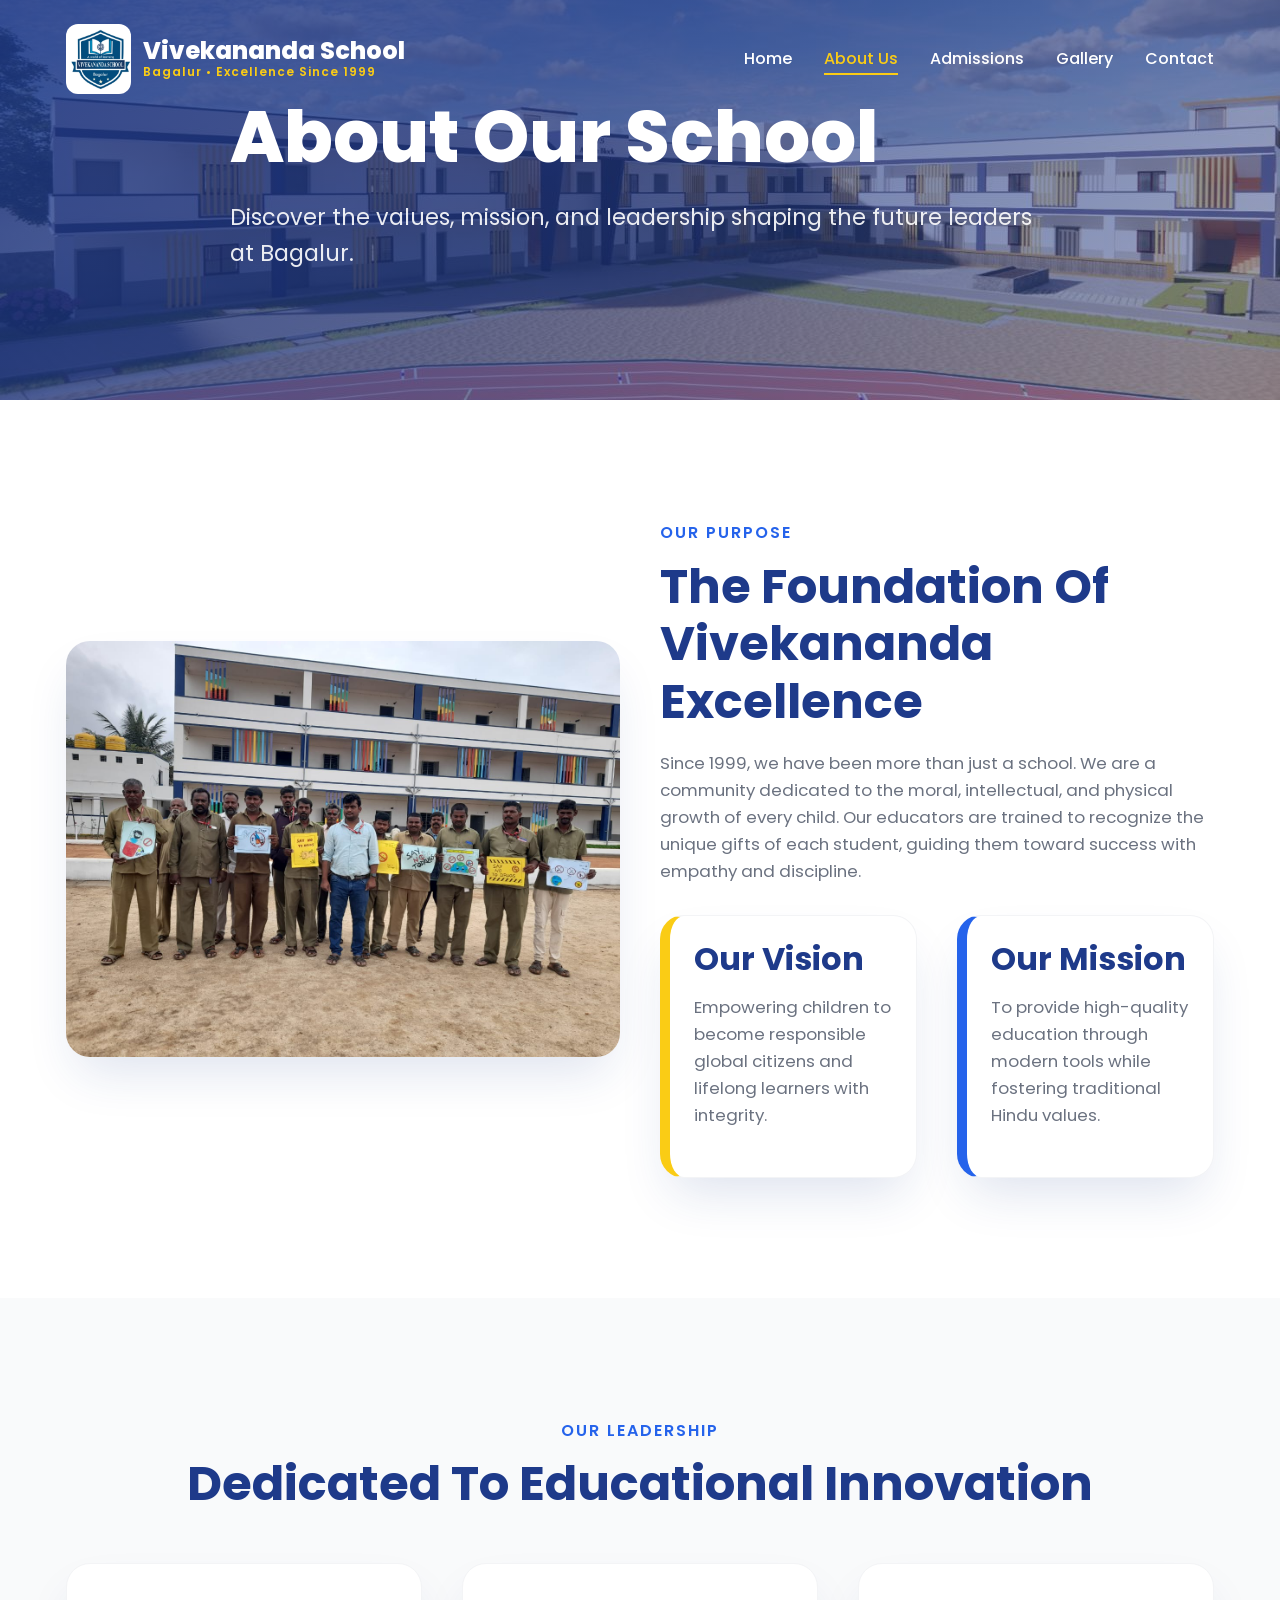
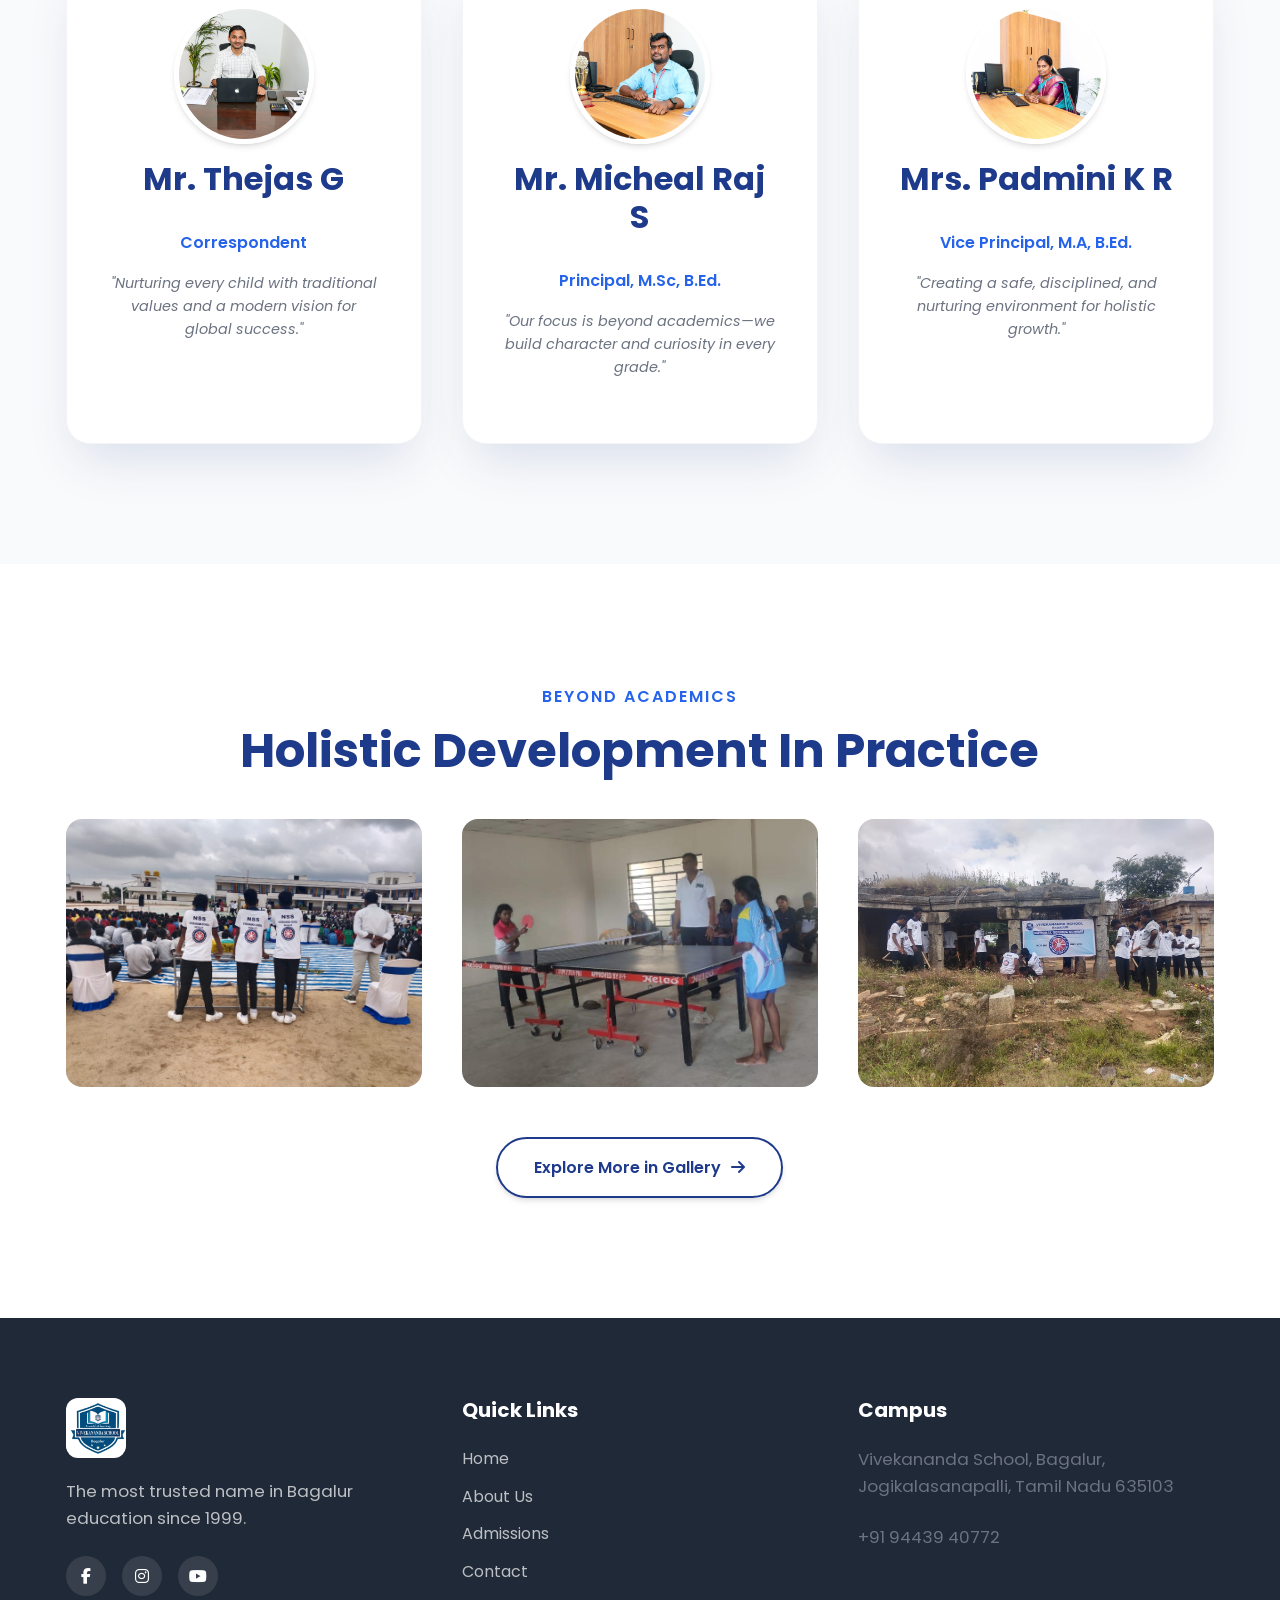
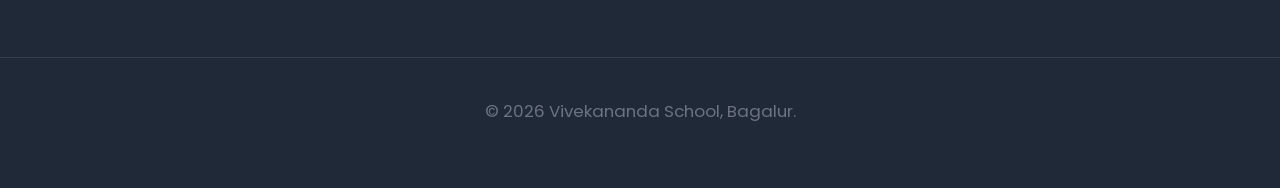
==== commit 90bde668: "main change" ====
--- a/about.html
+++ b/about.html
@@ -2,9 +2,11 @@
 <html lang="en">
 <head>
     <meta charset="UTF-8">
-    <meta name="viewport" content="width=1200">
+    <meta name="viewport" content="width=device-width, initial-scale=1.0">
     <title>About Us | Vivekananda School | Excellence Since 1999</title>
-    <link rel="stylesheet" href="https://cdnjs.cloudflare.com/ajax/libs/font-awesome/6.4.0/css/all.min.css">
+    <!-- Font Awesome - Load asynchronously -->
+    <link rel="stylesheet" href="https://cdnjs.cloudflare.com/ajax/libs/font-awesome/6.4.0/css/all.min.css" media="print" onload="this.media='all'">
+    <noscript><link rel="stylesheet" href="https://cdnjs.cloudflare.com/ajax/libs/font-awesome/6.4.0/css/all.min.css"></noscript>
     <link rel="icon" type="image/png" href="Images/School Logo.png">
     <link rel="stylesheet" href="assets/css/style.css">
 </head>
@@ -15,7 +17,7 @@
         <div class="container header-container">
             <div class="logo">
                 <a href="index.html" class="logo-link">
-                    <img src="Images/School Logo.png" alt="Logo" class="logo-img">
+                    <img src="Images/School Logo.png" alt="Vivekananda School Logo" class="logo-img" width="70" height="70">
                     <div class="logo-text">
                         <span class="logo-name">Vivekananda School</span>
                         <span class="logo-sub">Bagalur • Excellence Since 1999</span>
@@ -29,7 +31,7 @@
                 <li><a href="gallery.html">Gallery</a></li>
                 <li><a href="contact.html">Contact</a></li>
             </ul>
-            <div class="mobile-toggle"><i class="fas fa-bars"></i></div>
+            <button class="mobile-toggle" aria-label="Toggle Navigation"><i class="fas fa-bars"></i></button>
         </div>
     </header>
 
@@ -46,7 +48,7 @@
     <section class="section-padding">
         <div class="container grid grid-2" style="align-items: center;">
             <div class="image-box" data-reveal="fade-right">
-                <img src="Images/Trip/Awareness1.jpeg" alt="School Values" style="width: 100%; border-radius: var(--radius-lg); box-shadow: var(--shadow-premium);">
+                <img src="Images/Trip/Awareness1.jpeg" alt="Students participating in awareness program" style="width: 100%; border-radius: var(--radius-lg); box-shadow: var(--shadow-premium);" width="800" height="600" loading="lazy">
             </div>
             <div class="content-box" data-reveal="fade-left">
                 <span class="section-subtitle">Our Purpose</span>
@@ -73,19 +75,19 @@
             <h2 class="section-title">Dedicated to Educational Innovation</h2>
             <div class="grid grid-3" style="margin-top: 50px;">
                 <div class="card icon-card" data-reveal="fade-up">
-                    <img src="Images/Thejas G ( correspondent ).jpeg" alt="Correspondent" style="width: 140px; height: 140px; border-radius: 50%; border: 5px solid var(--white); box-shadow: var(--shadow-md); object-fit: cover;">
+                    <img src="Images/Thejas G ( correspondent ).jpeg" alt="Mr. Thejas G, Correspondent of Vivekananda School" style="width: 140px; height: 140px; border-radius: 50%; border: 5px solid var(--white); box-shadow: var(--shadow-md); object-fit: cover;" width="140" height="140" loading="lazy">
                     <h3>Mr. Thejas G</h3>
                     <span style="color: var(--primary-light); font-weight: 600;">Correspondent</span>
                     <p style="font-size: 0.9rem; font-style: italic;">"Nurturing every child with traditional values and a modern vision for global success."</p>
                 </div>
                 <div class="card icon-card" data-reveal="fade-up" style="transition-delay: 0.1s;">
-                    <img src="Images/Micheal Raj S ( Principal) M.Sc,B.ed.jpeg" alt="Principal" style="width: 140px; height: 140px; border-radius: 50%; border: 5px solid var(--white); box-shadow: var(--shadow-md); object-fit: cover;">
+                    <img src="Images/Micheal Raj S ( Principal) M.Sc,B.ed.jpeg" alt="Mr. Micheal Raj S, Principal of Vivekananda School" style="width: 140px; height: 140px; border-radius: 50%; border: 5px solid var(--white); box-shadow: var(--shadow-md); object-fit: cover;" width="140" height="140" loading="lazy">
                     <h3>Mr. Micheal Raj S</h3>
                     <span style="color: var(--primary-light); font-weight: 600;">Principal, M.Sc, B.Ed.</span>
                     <p style="font-size: 0.9rem; font-style: italic;">"Our focus is beyond academics—we build character and curiosity in every grade."</p>
                 </div>
                 <div class="card icon-card" data-reveal="fade-up" style="transition-delay: 0.2s;">
-                    <img src="Images/Padmini K R( Vice Principal) M.A, B.ed.jpeg" alt="Vice Principal" style="width: 140px; height: 140px; border-radius: 50%; border: 5px solid var(--white); box-shadow: var(--shadow-md); object-fit: cover;">
+                    <img src="Images/Padmini K R( Vice Principal) M.A, B.ed.jpeg" alt="Mrs. Padmini K R, Vice Principal of Vivekananda School" style="width: 140px; height: 140px; border-radius: 50%; border: 5px solid var(--white); box-shadow: var(--shadow-md); object-fit: cover;" width="140" height="140" loading="lazy">
                     <h3>Mrs. Padmini K R</h3>
                     <span style="color: var(--primary-light); font-weight: 600;">Vice Principal, M.A, B.Ed.</span>
                     <p style="font-size: 0.9rem; font-style: italic;">"Creating a safe, disciplined, and nurturing environment for holistic growth."</p>
@@ -100,9 +102,9 @@
              <span class="section-subtitle">Beyond Academics</span>
              <h2 class="section-title">Holistic Development in Practice</h2>
              <div class="grid grid-3" style="margin-top: 40px;">
-                <img src="Images/Trip/Awareness2.jpeg" alt="Awareness Program" style="border-radius: var(--radius-md); width: 100%; aspect-ratio: 4/3; object-fit: cover;">
-                <img src="Images/Trip/sport1.jpeg" alt="Sports events" style="border-radius: var(--radius-md); width: 100%; aspect-ratio: 4/3; object-fit: cover;">
-                <img src="Images/Trip/Awareness3.jpeg" alt="Activities" style="border-radius: var(--radius-md); width: 100%; aspect-ratio: 4/3; object-fit: cover;">
+                <img src="Images/Trip/Awareness2.jpeg" alt="Community awareness program conducted by school" style="border-radius: var(--radius-md); width: 100%; aspect-ratio: 4/3; object-fit: cover;" width="400" height="300" loading="lazy">
+                <img src="Images/Trip/sport1.jpeg" alt="Students competing in school sports day events" style="border-radius: var(--radius-md); width: 100%; aspect-ratio: 4/3; object-fit: cover;" width="400" height="300" loading="lazy">
+                <img src="Images/Trip/Awareness3.jpeg" alt="Interactive classroom activity sessions" style="border-radius: var(--radius-md); width: 100%; aspect-ratio: 4/3; object-fit: cover;" width="400" height="300" loading="lazy">
              </div>
              <div style="margin-top: 50px;">
                 <a href="gallery.html" class="btn btn-outline">Explore More in Gallery <i class="fas fa-arrow-right" style="margin-left: 10px;"></i></a>
@@ -114,12 +116,12 @@
     <footer>
         <div class="container footer-grid">
             <div class="footer-about">
-                <img src="Images/School Logo.png" alt="Logo" style="height: 60px;">
+                <img src="Images/School Logo.png" alt="Vivekananda School Logo" style="height: 60px;" width="60" height="60" loading="lazy">
                 <p>The most trusted name in Bagalur education since 1999.</p>
                 <div class="social-links">
-                    <a href="https://www.facebook.com/share/1Hv3sXMgvA/"><i class="fab fa-facebook-f"></i></a>
-                    <a href="https://www.instagram.com/vivekananda_school_bagalur/"><i class="fab fa-instagram"></i></a>
-                    <a href="https://www.youtube.com/@vivekanandaschoolbagalur"><i class="fab fa-youtube"></i></a>
+                    <a href="https://www.facebook.com/share/1Hv3sXMgvA/" aria-label="Facebook"><i class="fab fa-facebook-f" aria-hidden="true"></i></a>
+                    <a href="https://www.instagram.com/vivekananda_school_bagalur/" aria-label="Instagram"><i class="fab fa-instagram" aria-hidden="true"></i></a>
+                    <a href="https://www.youtube.com/@vivekanandaschoolbagalur" aria-label="YouTube"><i class="fab fa-youtube" aria-hidden="true"></i></a>
                 </div>
             </div>
             <div class="footer-links">
@@ -142,6 +144,6 @@
         </div>
     </footer>
 
-    <script src="assets/js/main.js"></script>
+    <script src="assets/js/main.js" defer></script>
 </body>
 </html>
--- a/assets/css/style.css
+++ b/assets/css/style.css
@@ -39,6 +39,11 @@
     
     /* Animation */
     --transition: all 0.4s cubic-bezier(0.4, 0, 0.2, 1);
+    
+    /* Missing Variables from Portal */
+    --bg-light: #F9FAFB;
+    --text-muted: #6B7280;
+    --text-gray: #6B7280;
 }
 
 /* Base Styles */
@@ -143,6 +148,19 @@
     .section-subtitle { font-size: 0.8rem; }
 }
 
+/* Accessibility Utilities */
+.visually-hidden {
+    position: absolute !important;
+    width: 1px !important;
+    height: 1px !important;
+    padding: 0 !important;
+    margin: -1px !important;
+    overflow: hidden !important;
+    clip: rect(0, 0, 0, 0) !important;
+    white-space: nowrap !important;
+    border: 0 !important;
+}
+
 /* Buttons */
 .btn {
     display: inline-flex;
@@ -156,6 +174,8 @@
     cursor: pointer;
     border: none;
     box-shadow: var(--shadow-md);
+    min-height: 48px; /* Mobile touch target size */
+    min-width: 48px;
 }
 
 .btn-primary {
@@ -264,6 +284,38 @@
     .logo-link { gap: 8px; }
 }
 
+@media (max-width: 992px) {
+    .nav-links { 
+        display: none; 
+        position: absolute;
+        top: 100%;
+        left: 0;
+        width: 100%;
+        background: white;
+        flex-direction: column;
+        padding: 40px;
+        box-shadow: var(--shadow-lg);
+        text-align: center;
+        gap: 20px;
+        z-index: 1001;
+    }
+    .nav-links.active {
+        display: flex;
+        animation: slideDown 0.4s ease forwards;
+    }
+    .nav-links a {
+        color: var(--primary) !important;
+        font-size: 1.2rem;
+        display: block;
+    }
+    .mobile-toggle { display: block; }
+
+    @keyframes slideDown {
+        from { opacity: 0; transform: translateY(-10px); }
+        to { opacity: 1; transform: translateY(0); }
+    }
+}
+
 .nav-links { display: flex; gap: 32px; }
 .nav-links a {
     color: var(--white);
@@ -299,7 +351,6 @@
 header.scrolled .mobile-toggle { color: var(--primary); }
 
 @media (max-width: 992px) {
-    .nav-links { display: none; }
     .mobile-toggle { display: block; }
 }
 
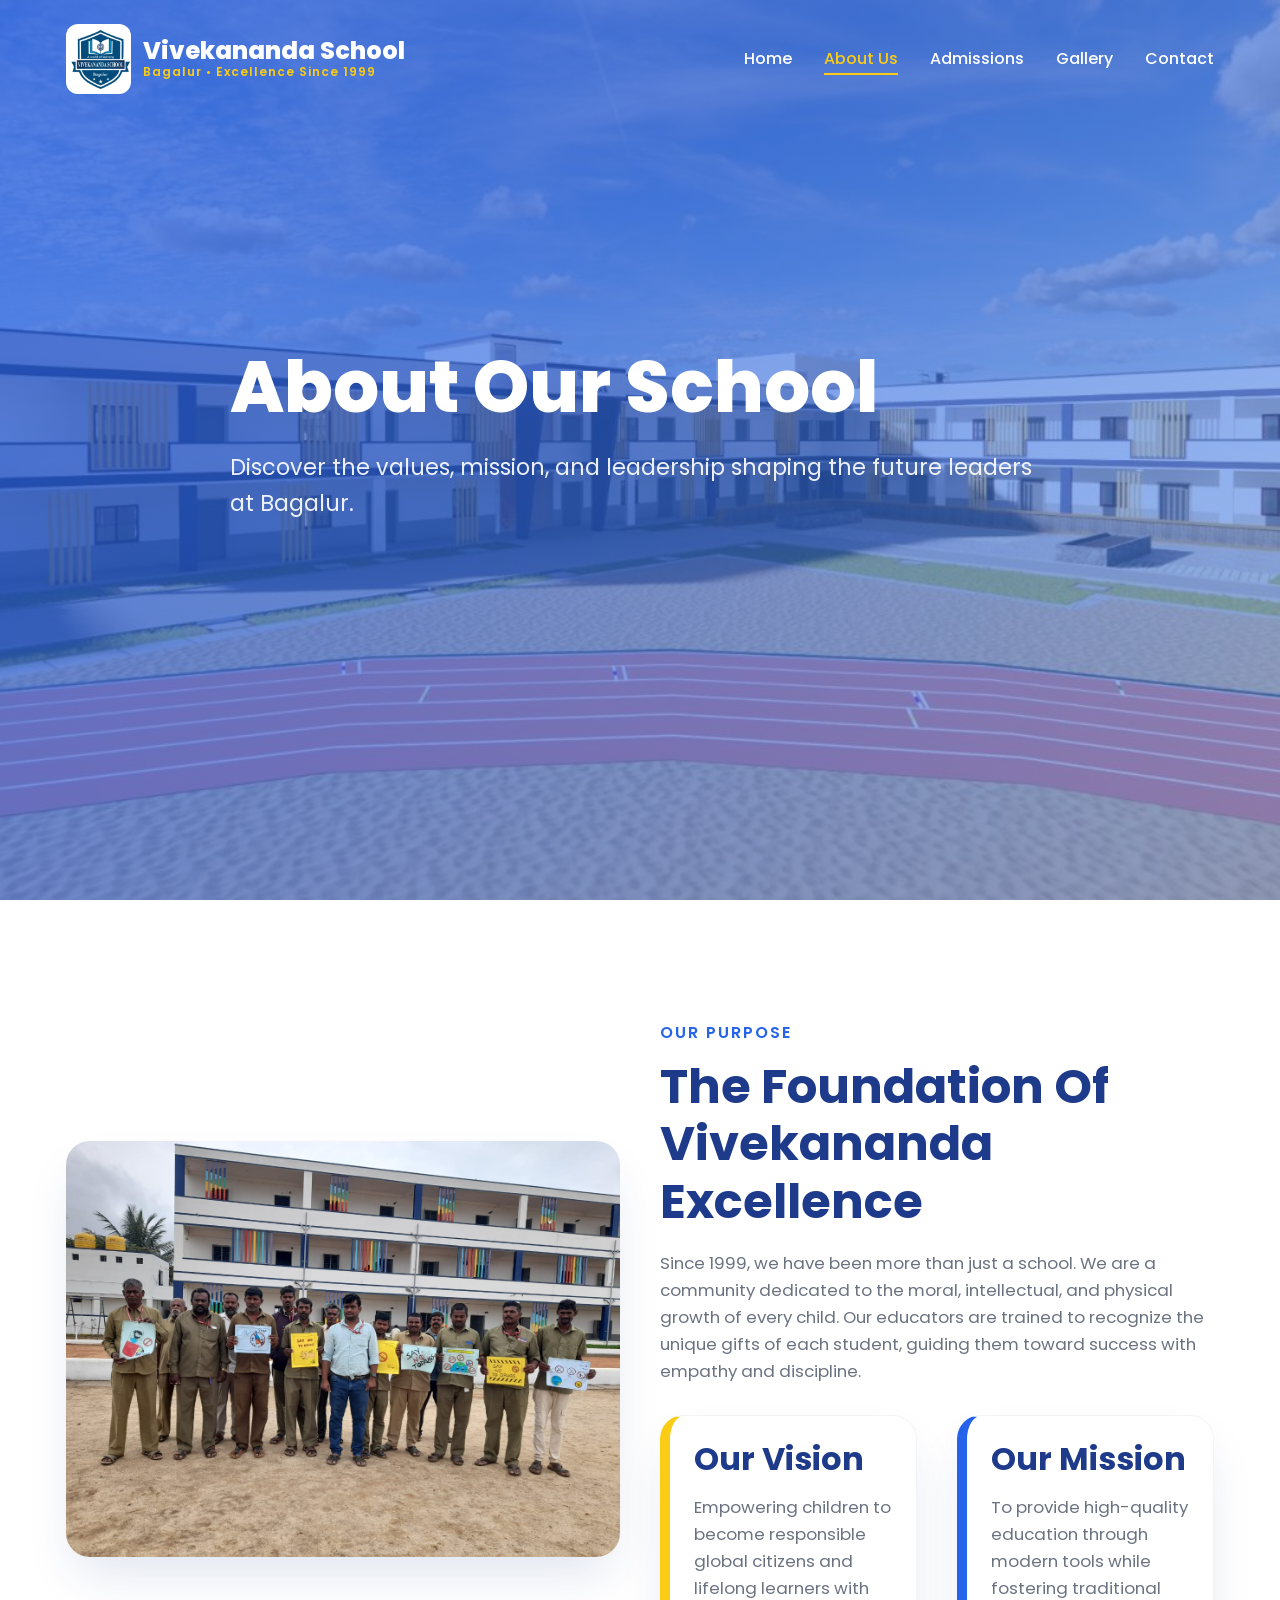
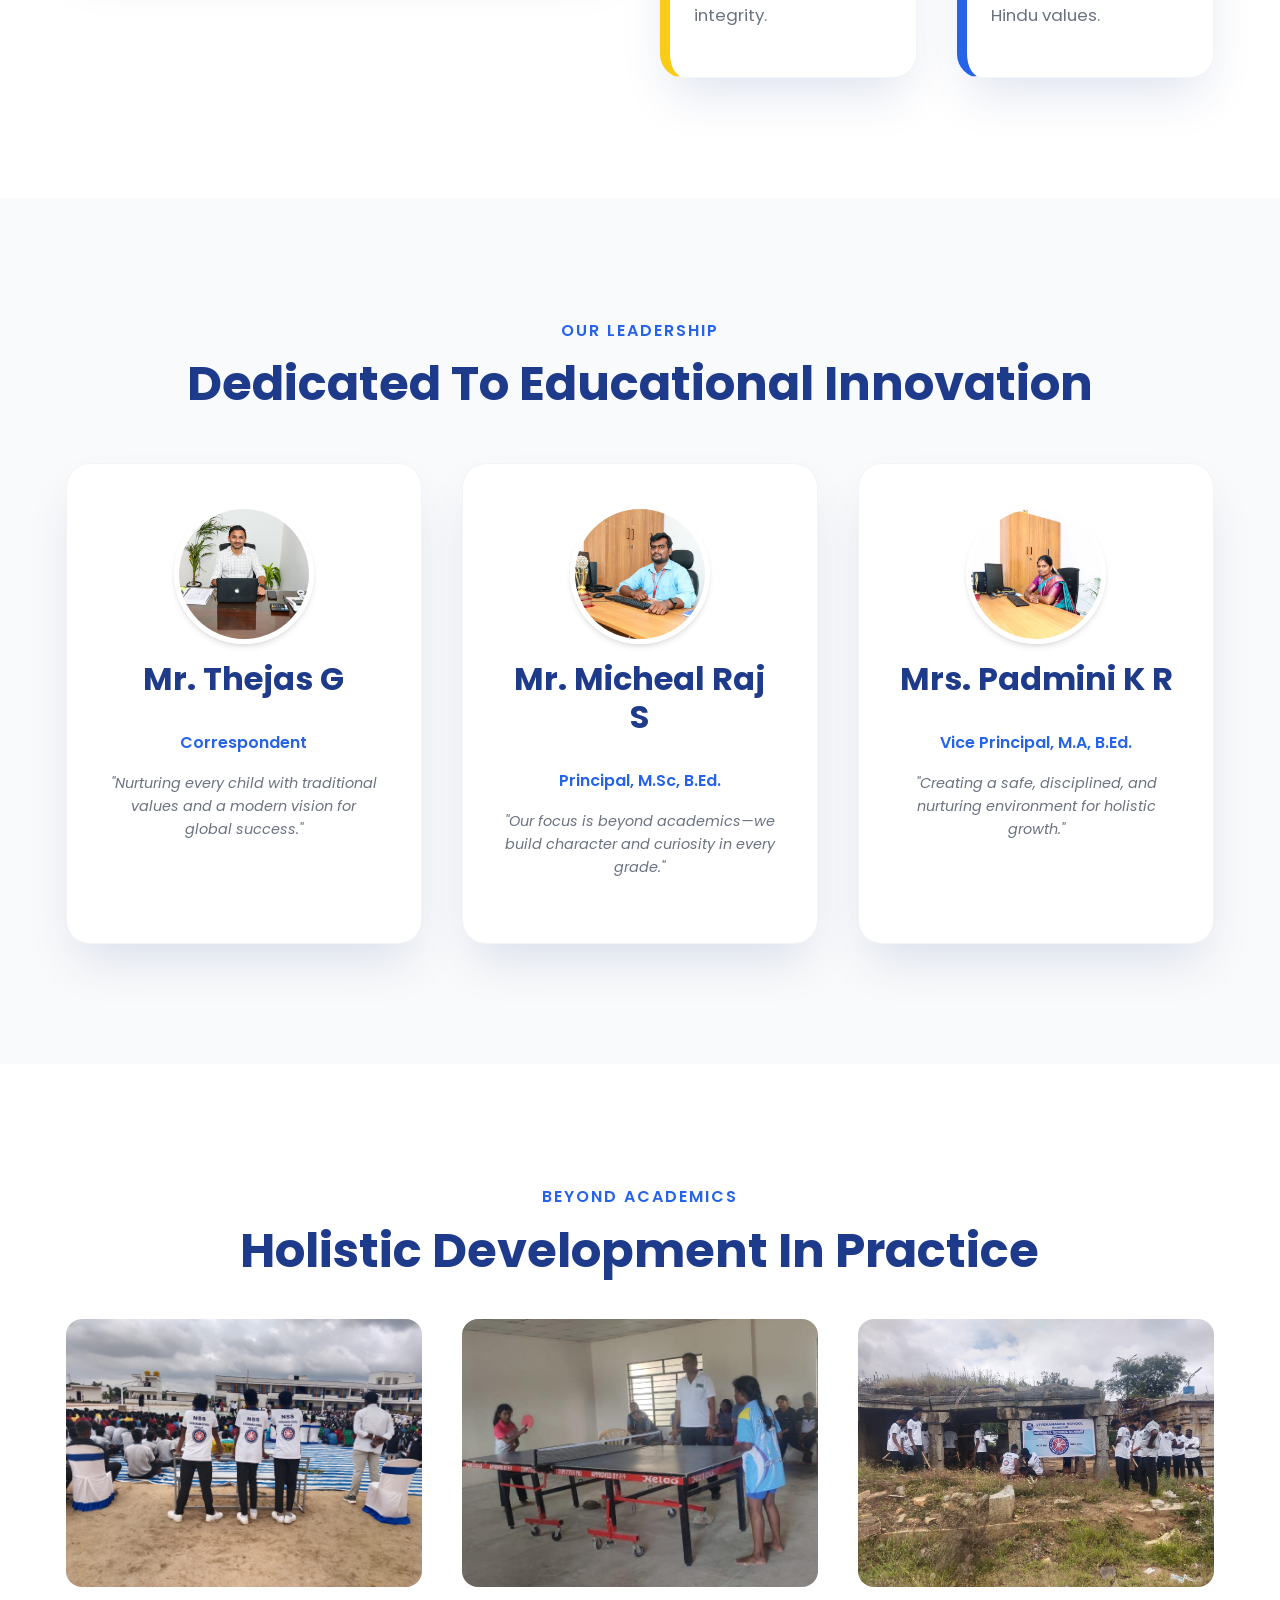
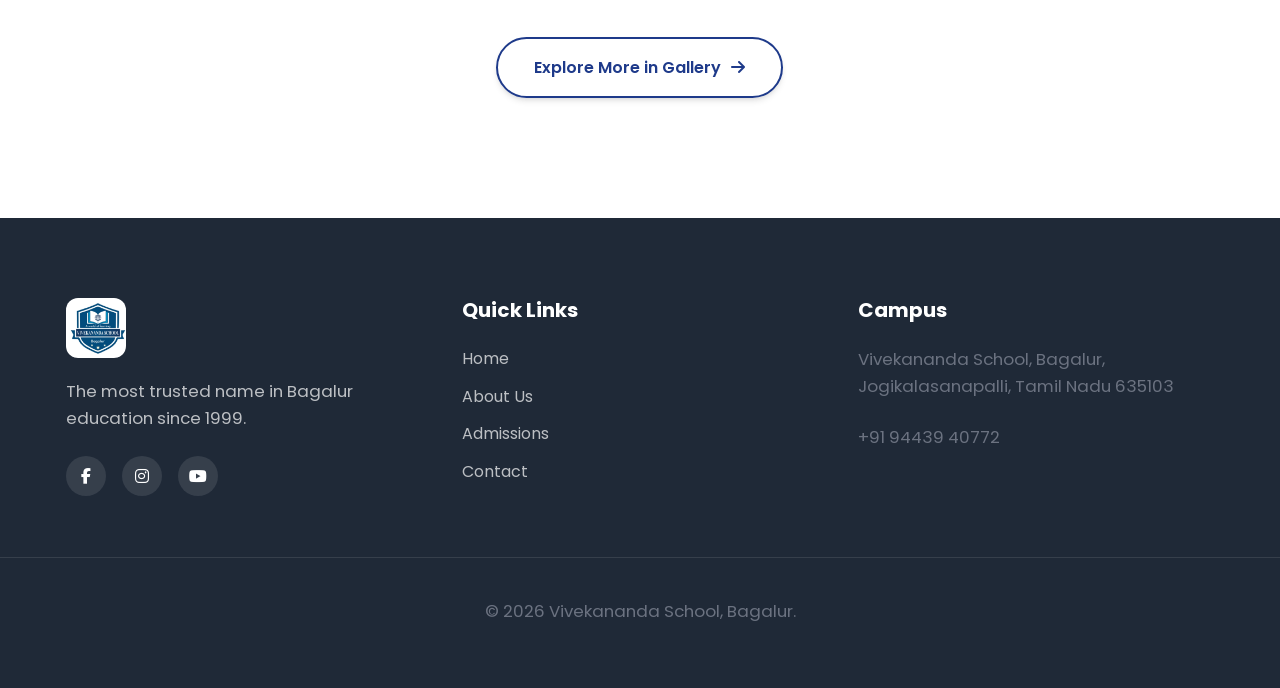
==== commit 6421b7e9: "nn" ====
--- a/about.html
+++ b/about.html
@@ -36,7 +36,7 @@
     </header>
 
     <!-- Page Banner -->
-    <section class="hero" style="height: 400px; min-height: 400px; background: url('Images/School Image.jpeg') center/cover;">
+    <section class="hero" style="background: url('Images/School Image.jpeg') center/cover;">
         <div class="hero-overlay"></div>
         <div class="container">
             <h1 data-reveal="fade-up">About Our School</h1>
--- a/assets/css/style.css
+++ b/assets/css/style.css
@@ -40,10 +40,7 @@
     /* Animation */
     --transition: all 0.4s cubic-bezier(0.4, 0, 0.2, 1);
     
-    /* Missing Variables from Portal */
     --bg-light: #F9FAFB;
-    --text-muted: #6B7280;
-    --text-gray: #6B7280;
 }
 
 /* Base Styles */
@@ -141,9 +138,9 @@
     .container { padding: 0 20px; }
 }
 @media (max-width: 768px) {
-    .grid-2, .grid-3 { grid-template-columns: 1fr; }
-    .section-padding { padding: 60px 0; }
-    .container { width: 100% !important; max-width: 100% !important; padding: 0 15px; }
+    .grid-2, .grid-3 { grid-template-columns: 1fr; gap: 30px; }
+    .section-padding { padding: 50px 0; }
+    .container { width: 100% !important; max-width: 100% !important; padding: 0 20px; }
     .section-title { font-size: 1.8rem; }
     .section-subtitle { font-size: 0.8rem; }
 }
@@ -188,6 +185,18 @@
     box-shadow: var(--shadow-xl);
 }
 
+.form-row {
+    display: flex;
+    gap: 20px;
+}
+
+@media (max-width: 600px) {
+    .form-row {
+        flex-direction: column;
+        gap: 15px;
+    }
+}
+
 .btn-secondary {
     background-color: var(--secondary);
     color: var(--primary);
@@ -284,6 +293,50 @@
     .logo-link { gap: 8px; }
 }
 
+/* Navigation Base Styles (Desktop Default) */
+.nav-links { 
+    display: flex; 
+    gap: 32px; 
+}
+
+.nav-links a {
+    color: var(--white);
+    font-weight: 500;
+    font-size: 1rem;
+    position: relative;
+    transition: var(--transition);
+}
+
+header.scrolled .nav-links a { color: var(--gray-800); }
+.nav-links a:hover, .nav-links a.active { color: var(--secondary); }
+
+header.scrolled .nav-links a:hover, 
+header.scrolled .nav-links a.active { color: var(--primary-light); }
+
+.nav-links a::after {
+    content: '';
+    position: absolute;
+    bottom: -5px;
+    left: 0;
+    width: 0;
+    height: 2px;
+    background: var(--secondary);
+    transition: var(--transition);
+}
+.nav-links a:hover::after, .nav-links a.active::after { width: 100%; }
+
+.mobile-toggle {
+    display: none;
+    font-size: 24px;
+    color: var(--white);
+    cursor: pointer;
+    background: none;
+    border: none;
+    padding: 8px;
+}
+header.scrolled .mobile-toggle { color: var(--primary); }
+
+/* Mobile Navigation Styles */
 @media (max-width: 992px) {
     .nav-links { 
         display: none; 
@@ -299,59 +352,28 @@
         gap: 20px;
         z-index: 1001;
     }
+    
     .nav-links.active {
         display: flex;
         animation: slideDown 0.4s ease forwards;
     }
+    
     .nav-links a {
         color: var(--primary) !important;
         font-size: 1.2rem;
         display: block;
     }
+    
+    .nav-links a::after { display: none; }
+    
     .mobile-toggle { display: block; }
+
+    .header-actions { display: none; }
 
     @keyframes slideDown {
         from { opacity: 0; transform: translateY(-10px); }
         to { opacity: 1; transform: translateY(0); }
     }
-}
-
-.nav-links { display: flex; gap: 32px; }
-.nav-links a {
-    color: var(--white);
-    font-weight: 500;
-    font-size: 1rem;
-    position: relative;
-}
-
-header.scrolled .nav-links a { color: var(--gray-800); }
-.nav-links a:hover, .nav-links a.active { color: var(--secondary); }
-
-header.scrolled .nav-links a:hover, 
-header.scrolled .nav-links a.active { color: var(--primary-light); }
-
-.nav-links a::after {
-    content: '';
-    position: absolute;
-    bottom: -5px;
-    left: 0;
-    width: 0;
-    height: 2px;
-    background: var(--secondary);
-    transition: var(--transition);
-}
-.nav-links a:hover::after, .nav-links a.active::after { width: 100%; }
-
-.mobile-toggle {
-    display: none;
-    font-size: 24px;
-    color: var(--white);
-    cursor: pointer;
-}
-header.scrolled .mobile-toggle { color: var(--primary); }
-
-@media (max-width: 992px) {
-    .mobile-toggle { display: block; }
 }
 
 /* Hero Section */
@@ -371,7 +393,7 @@
     left: 0;
     width: 100%;
     height: 100%;
-    background: linear-gradient(135deg, rgba(30, 58, 138, 0.85) 0%, rgba(30, 58, 138, 0.4) 100%);
+    background: linear-gradient(135deg, rgba(37, 99, 235, 0.75) 0%, rgba(59, 130, 246, 0.45) 100%);
 }
 
 .hero .container {
@@ -379,6 +401,7 @@
     z-index: 2;
     max-width: 900px;
     text-align: left;
+    width: 100%;
 }
 
 .hero h1 {
@@ -395,10 +418,16 @@
     margin-bottom: 32px;
 }
 
+@media (max-width: 768px) {
+    .hero { min-height: 300px !important; height: auto !important; padding: 80px 0 40px; }
+    .hero h1 { font-size: 1.8rem; margin-bottom: 15px; }
+    .hero p { font-size: 1rem; margin-bottom: 25px; }
+}
+
 @media (max-width: 480px) {
     .hero h1 { font-size: 1.8rem; line-height: 1.2; }
     .hero p { font-size: 1rem; }
-    .hero { min-height: 500px; height: auto; padding: 100px 0; }
+    .hero { min-height: 350px !important; padding: 80px 0; }
 }
 
 .hero-btns {
@@ -444,8 +473,10 @@
 }
 
 @media (max-width: 768px) {
-    .trust-grid { grid-template-columns: repeat(2, 1fr); gap: 20px; }
-    .trust-bar { margin-top: -30px; padding: 25px 0; }
+    .trust-grid { grid-template-columns: repeat(2, 1fr); gap: 15px; }
+    .trust-bar { margin-top: -30px; padding: 20px 0; }
+    .trust-item i { font-size: 1.5rem; }
+    .trust-item span { font-size: 0.85rem; }
 }
 
 /* Cards & Components */
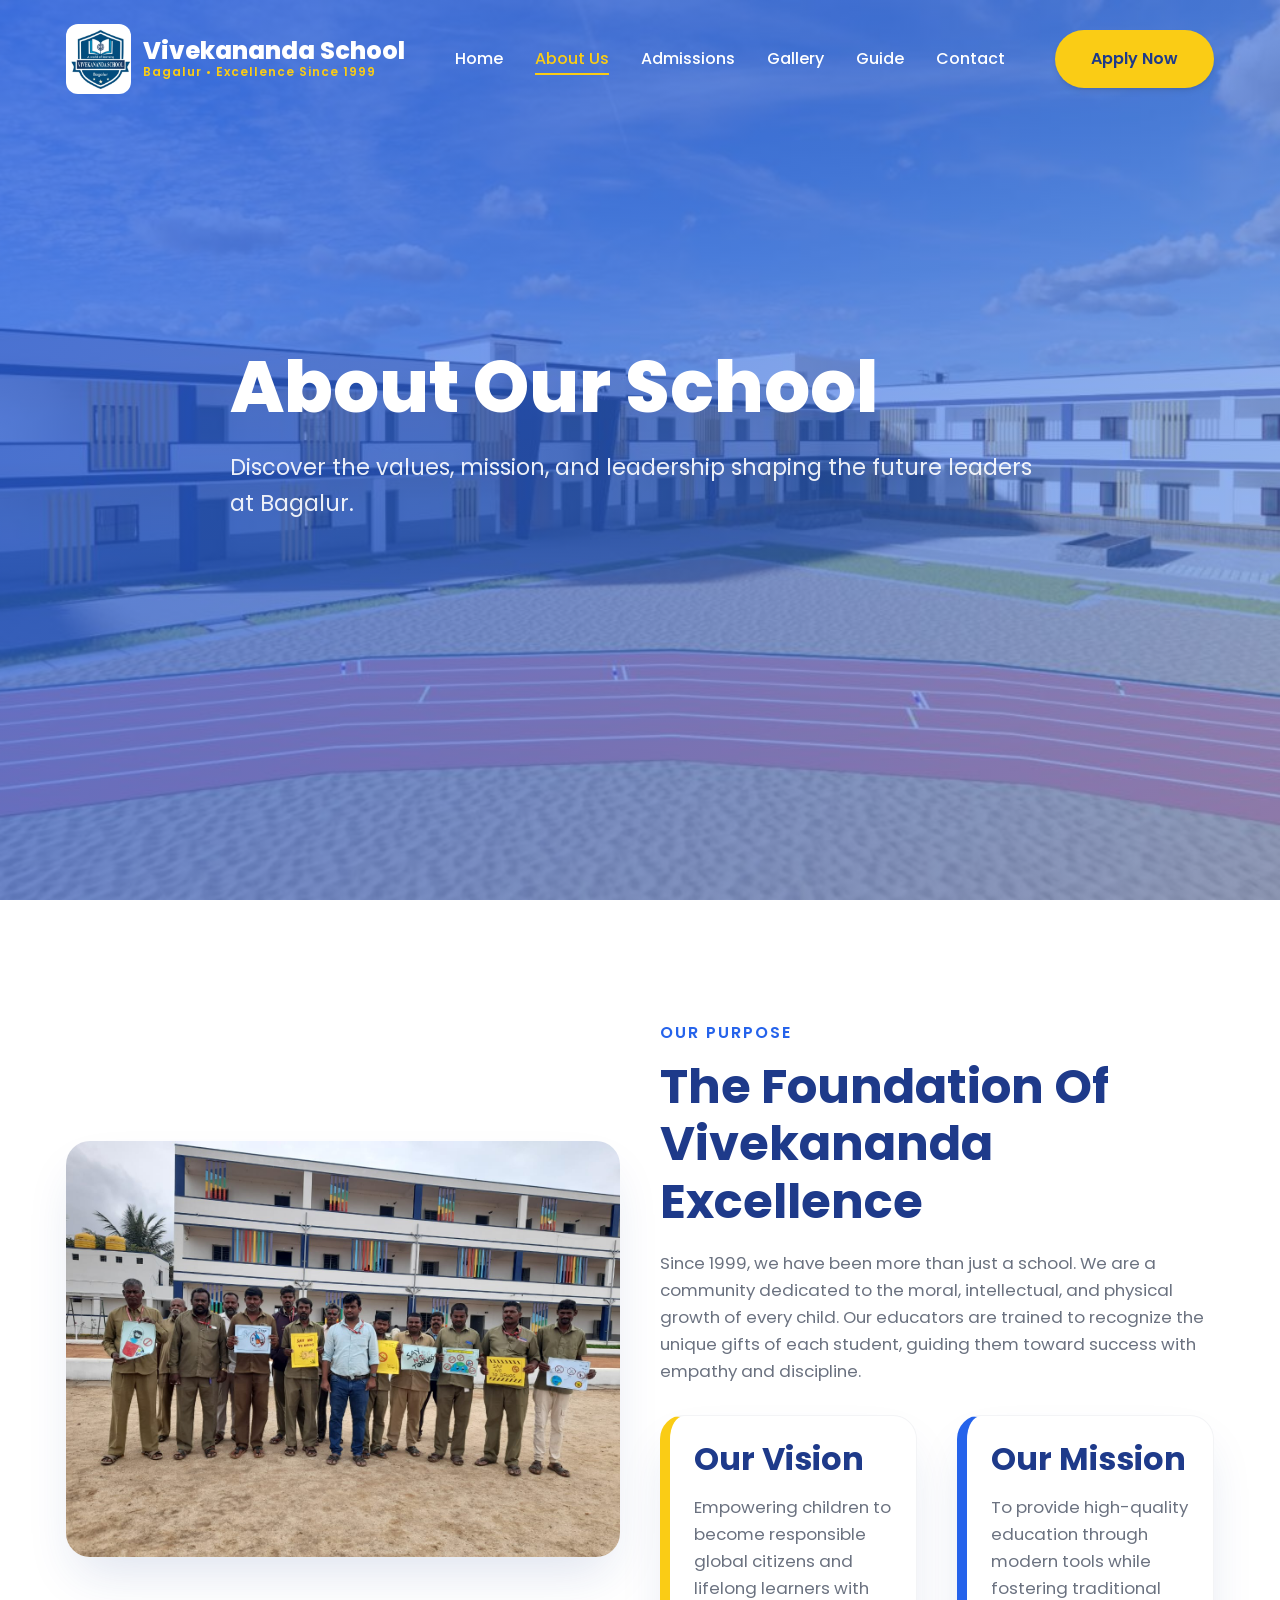
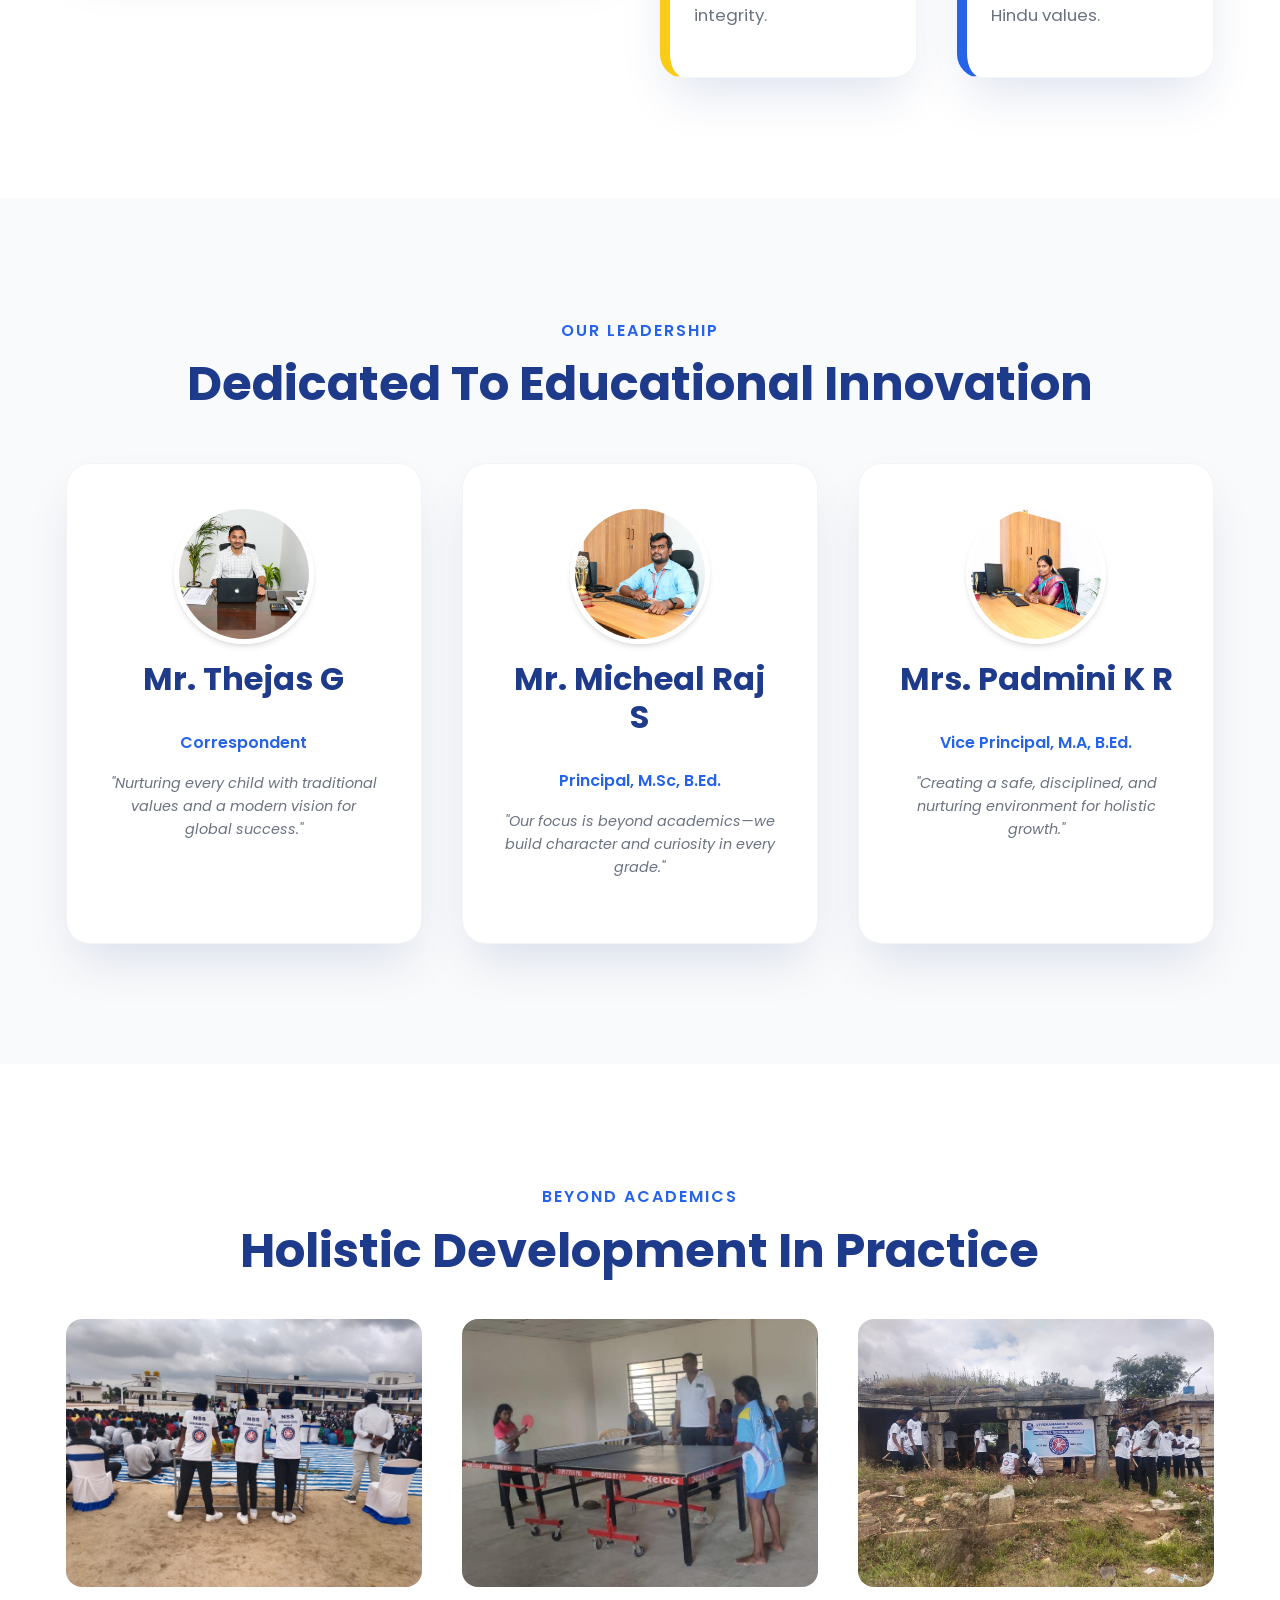
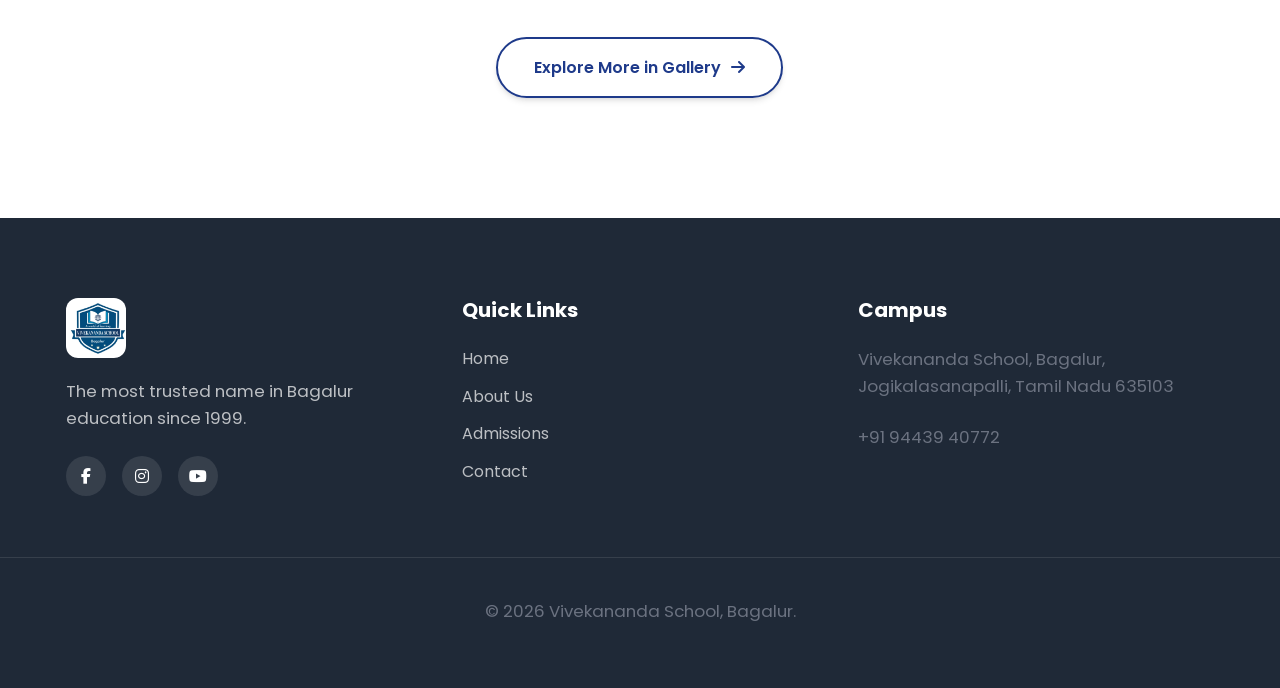
==== commit 6a6bd339: "nnn" ====
--- a/about.html
+++ b/about.html
@@ -29,9 +29,13 @@
                 <li><a href="about.html" class="active">About Us</a></li>
                 <li><a href="admissions.html">Admissions</a></li>
                 <li><a href="gallery.html">Gallery</a></li>
+                <li><a href="guide.html">Guide</a></li>
                 <li><a href="contact.html">Contact</a></li>
             </ul>
-            <button class="mobile-toggle" aria-label="Toggle Navigation"><i class="fas fa-bars"></i></button>
+            <div class="header-actions">
+                 <a href="admissions.html" class="btn btn-secondary btn-sm">Apply Now</a>
+                 <button class="mobile-toggle" aria-label="Toggle Navigation"><i class="fas fa-bars"></i></button>
+            </div>
         </div>
     </header>
 
--- a/assets/css/style.css
+++ b/assets/css/style.css
@@ -54,24 +54,32 @@
     scroll-behavior: smooth;
 }
 
+h1, h2, h3, h4, h5, h6 {
+    font-weight: 700;
+    line-height: 1.2;
+    color: var(--primary);
+    margin-bottom: 1rem;
+    word-wrap: break-word;
+    overflow-wrap: break-word;
+}
+
 body {
     font-family: 'Poppins', sans-serif;
     color: var(--text-main);
     background-color: var(--white);
     line-height: 1.6;
     overflow-x: hidden;
-}
-
-h1, h2, h3, h4, h5, h6 {
-    font-weight: 700;
-    line-height: 1.2;
-    color: var(--primary);
-    margin-bottom: 1rem;
-}
-
-h1 { font-size: clamp(2.5rem, 6vw, 4rem); }
-h2 { font-size: clamp(2rem, 5vw, 3rem); }
-h3 { font-size: clamp(1.5rem, 4vw, 2rem); }
+    width: 100%;
+}
+
+section {
+    width: 100%;
+    overflow: hidden;
+}
+
+h1 { font-size: clamp(2rem, 8vw, 4rem); }
+h2 { font-size: clamp(1.75rem, 6vw, 3rem); }
+h3 { font-size: clamp(1.5rem, 5vw, 2rem); }
 
 p {
     color: var(--text-muted);
@@ -94,6 +102,7 @@
     height: auto;
     display: block;
     border-radius: 12px;
+    box-sizing: border-box;
 }
 
 .container {
@@ -479,6 +488,12 @@
     .trust-item span { font-size: 0.85rem; }
 }
 
+@media (max-width: 400px) {
+    .trust-grid { grid-template-columns: 1fr; gap: 20px; }
+    .hero { padding: 60px 0 30px; }
+    .hero h1 { font-size: 1.8rem; }
+}
+
 /* Cards & Components */
 .card {
     background: white;
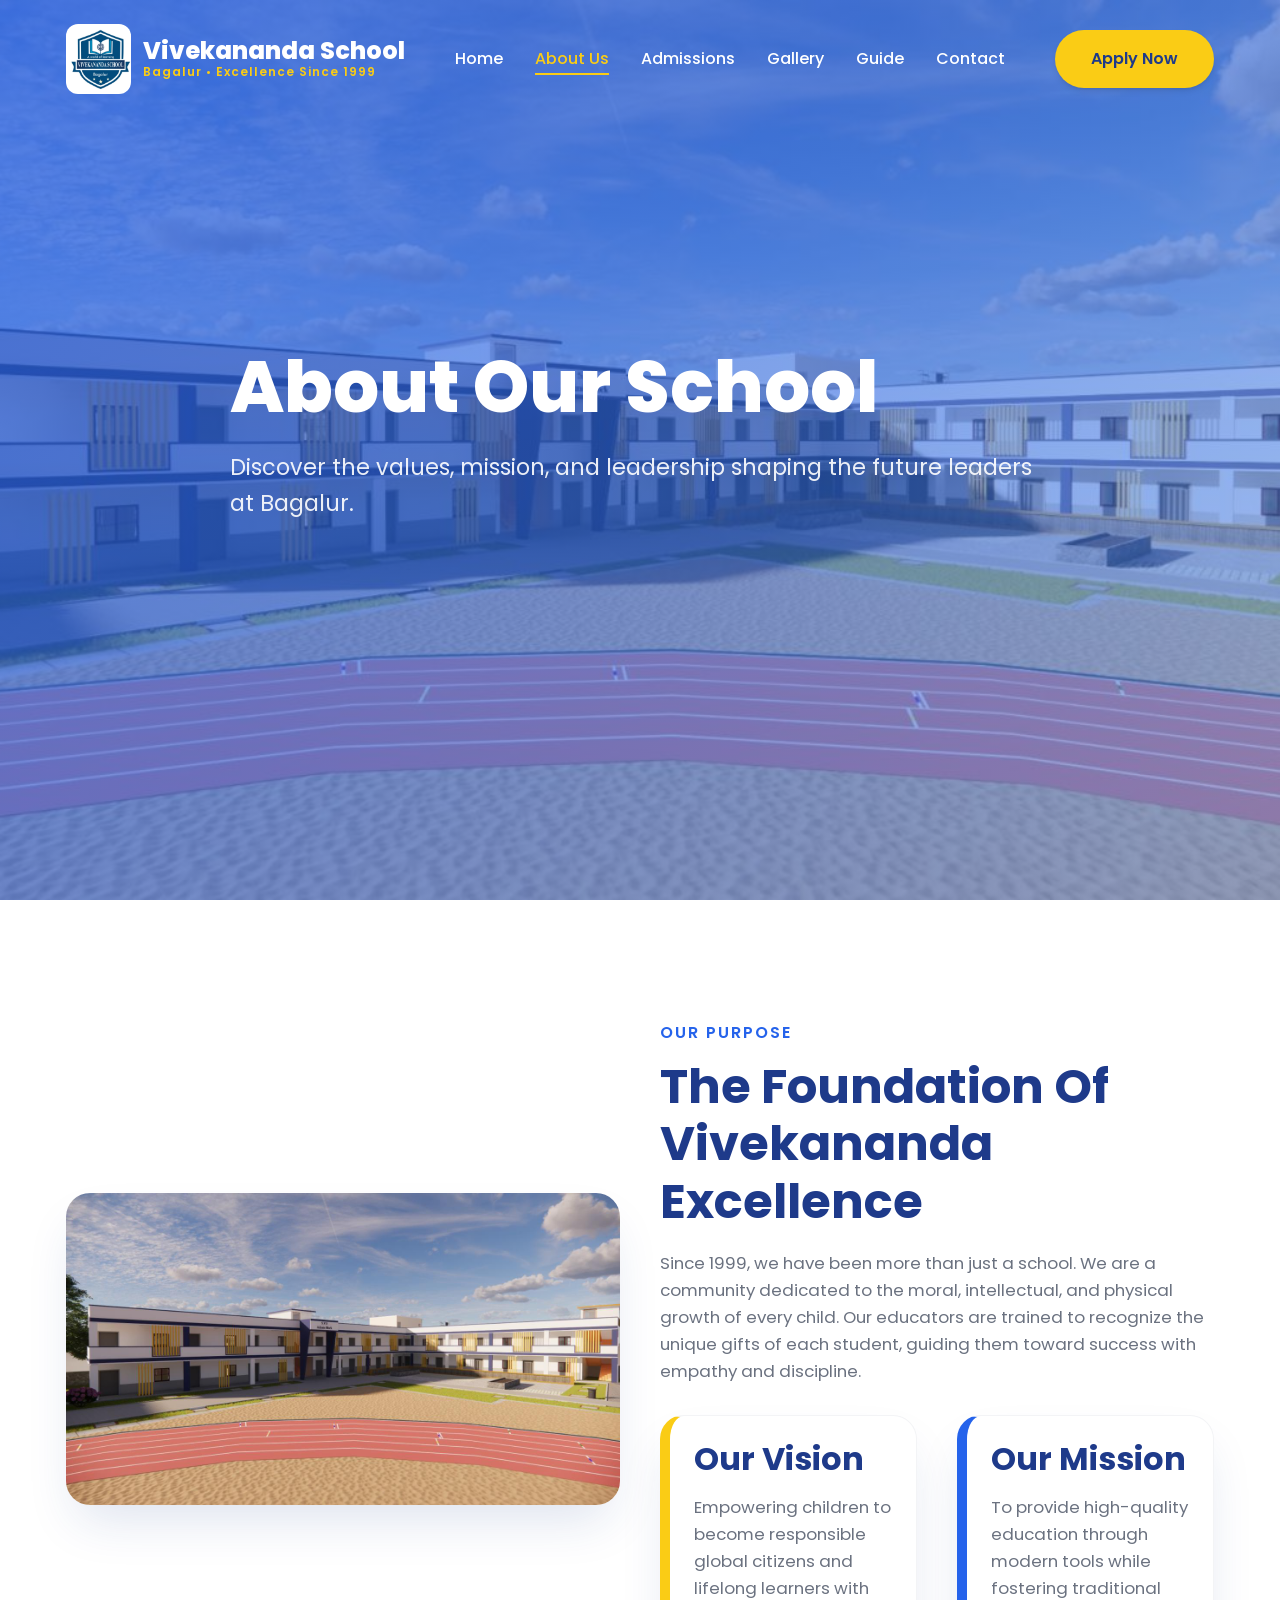
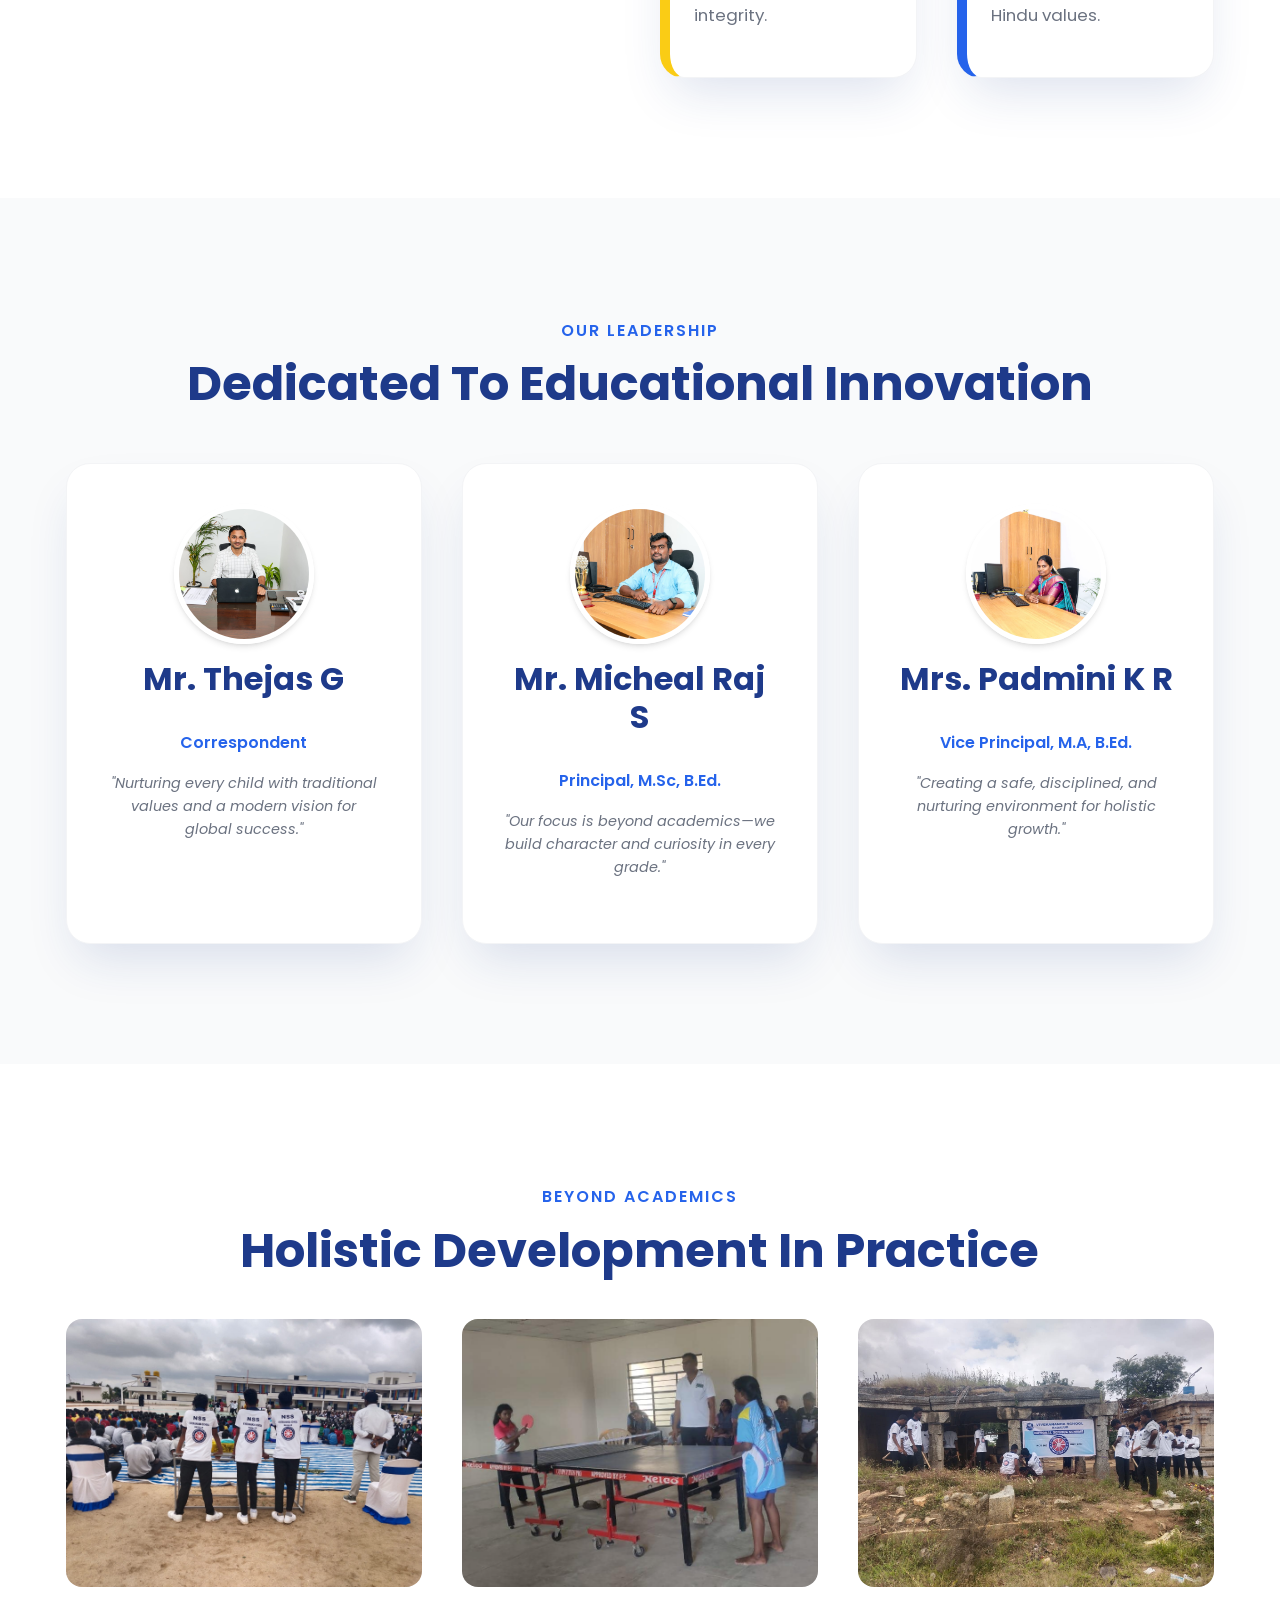
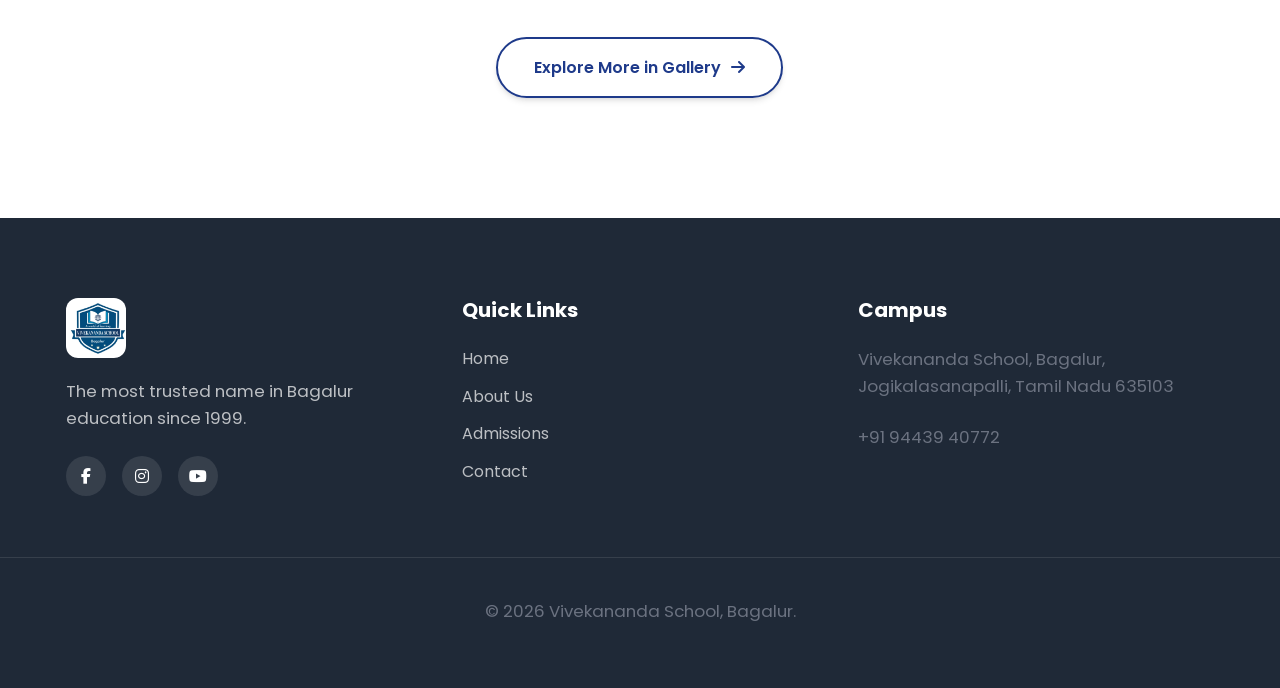
==== commit 49c8c3d3: "new update" ====
--- a/about.html
+++ b/about.html
@@ -52,7 +52,7 @@
     <section class="section-padding">
         <div class="container grid grid-2" style="align-items: center;">
             <div class="image-box" data-reveal="fade-right">
-                <img src="Images/Trip/Awareness1.jpeg" alt="Students participating in awareness program" style="width: 100%; border-radius: var(--radius-lg); box-shadow: var(--shadow-premium);" width="800" height="600" loading="lazy">
+                <img src="Images/School Image.jpeg" alt="Vivekananda School Campus" style="width: 100%; border-radius: var(--radius-lg); box-shadow: var(--shadow-premium);" width="800" height="600" loading="lazy">
             </div>
             <div class="content-box" data-reveal="fade-left">
                 <span class="section-subtitle">Our Purpose</span>
--- a/assets/css/style.css
+++ b/assets/css/style.css
@@ -377,7 +377,8 @@
     
     .mobile-toggle { display: block; }
 
-    .header-actions { display: none; }
+    .header-actions .btn { display: none; }
+    .header-actions { display: flex; align-items: center; }
 
     @keyframes slideDown {
         from { opacity: 0; transform: translateY(-10px); }
@@ -556,6 +557,7 @@
     border-radius: var(--radius-lg);
     overflow: hidden;
     height: 300px;
+    cursor: pointer;
 }
 
 .facility-item img {
@@ -563,6 +565,19 @@
     height: 100%;
     object-fit: cover;
     transition: var(--transition);
+}
+
+.facility-item::after {
+    content: '';
+    position: absolute;
+    top: 0;
+    left: 0;
+    width: 100%;
+    height: 100%;
+    background: rgba(30, 58, 138, 0.5); /* Premium Light Blue Shade */
+    opacity: 0;
+    transition: var(--transition);
+    z-index: 1;
 }
 
 .facility-overlay {
@@ -571,13 +586,29 @@
     left: 0;
     width: 100%;
     padding: 24px;
-    background: linear-gradient(to top, rgba(0,0,0,0.8), transparent);
+    background: linear-gradient(to top, rgba(0,0,0,0.9), transparent);
     color: white;
     transition: var(--transition);
-}
-
-.facility-item:hover img { transform: scale(1.1); }
-.facility-item:hover .facility-overlay { padding-bottom: 40px; }
+    z-index: 2;
+    opacity: 0;
+    transform: translateY(20px);
+}
+
+.facility-item:hover img, 
+.facility-item:active img { 
+    transform: scale(1.1); 
+}
+
+.facility-item:hover::after,
+.facility-item:active::after {
+    opacity: 1;
+}
+
+.facility-item:hover .facility-overlay,
+.facility-item:active .facility-overlay { 
+    opacity: 1;
+    transform: translateY(0);
+}
 
 /* Gallery Section */
 .gallery-grid {
@@ -780,3 +811,59 @@
     opacity: 1;
     transform: translateY(0);
 }
+
+/* Success Modal */
+.modal-backdrop {
+    position: fixed;
+    top: 0;
+    left: 0;
+    width: 100%;
+    height: 100%;
+    background: rgba(30, 58, 138, 0.4);
+    backdrop-filter: blur(8px);
+    display: none;
+    align-items: center;
+    justify-content: center;
+    z-index: 2000;
+    padding: 20px;
+}
+
+.modal-content {
+    background: white;
+    padding: 50px 30px;
+    border-radius: 24px;
+    text-align: center;
+    max-width: 450px;
+    width: 100%;
+    box-shadow: 0 25px 50px -12px rgba(0, 0, 0, 0.25);
+    transform: translateY(30px);
+    transition: all 0.5s cubic-bezier(0.175, 0.885, 0.32, 1.275);
+    opacity: 0;
+}
+
+.modal-backdrop.active { display: flex; }
+.modal-backdrop.active .modal-content { transform: translateY(0); opacity: 1; }
+
+.success-icon {
+    width: 100px;
+    height: 100px;
+    background: #E8F5E9;
+    color: #2E7D32;
+    font-size: 3.5rem;
+    display: flex;
+    align-items: center;
+    justify-content: center;
+    border-radius: 50%;
+    margin: 0 auto 24px;
+    animation: bounceIn 0.8s both;
+}
+
+@keyframes bounceIn {
+    0% { transform: scale(0.3); opacity: 0; }
+    50% { transform: scale(1.05); opacity: 1; }
+    70% { transform: scale(0.9); }
+    100% { transform: scale(1); }
+}
+
+.modal-content h2 { color: var(--primary); margin-bottom: 15px; }
+.modal-content p { color: var(--text-muted); margin-bottom: 30px; }
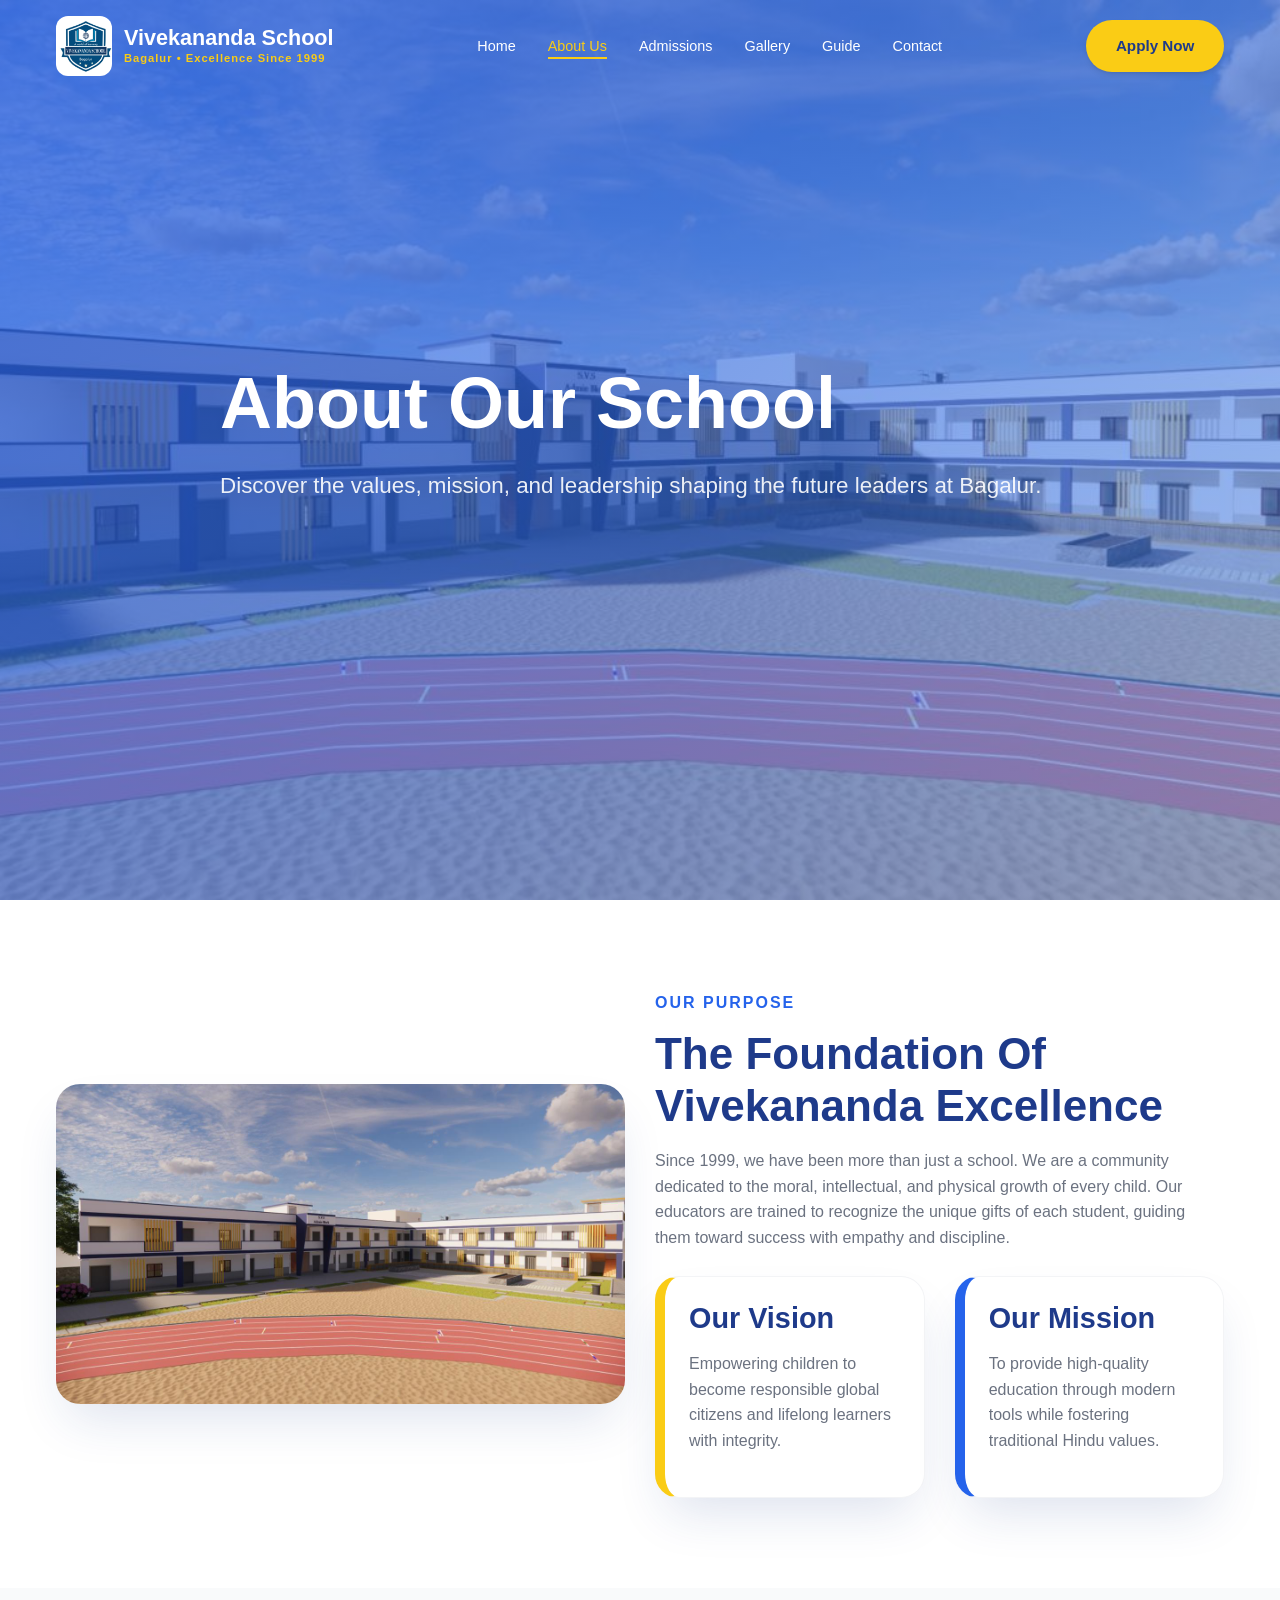
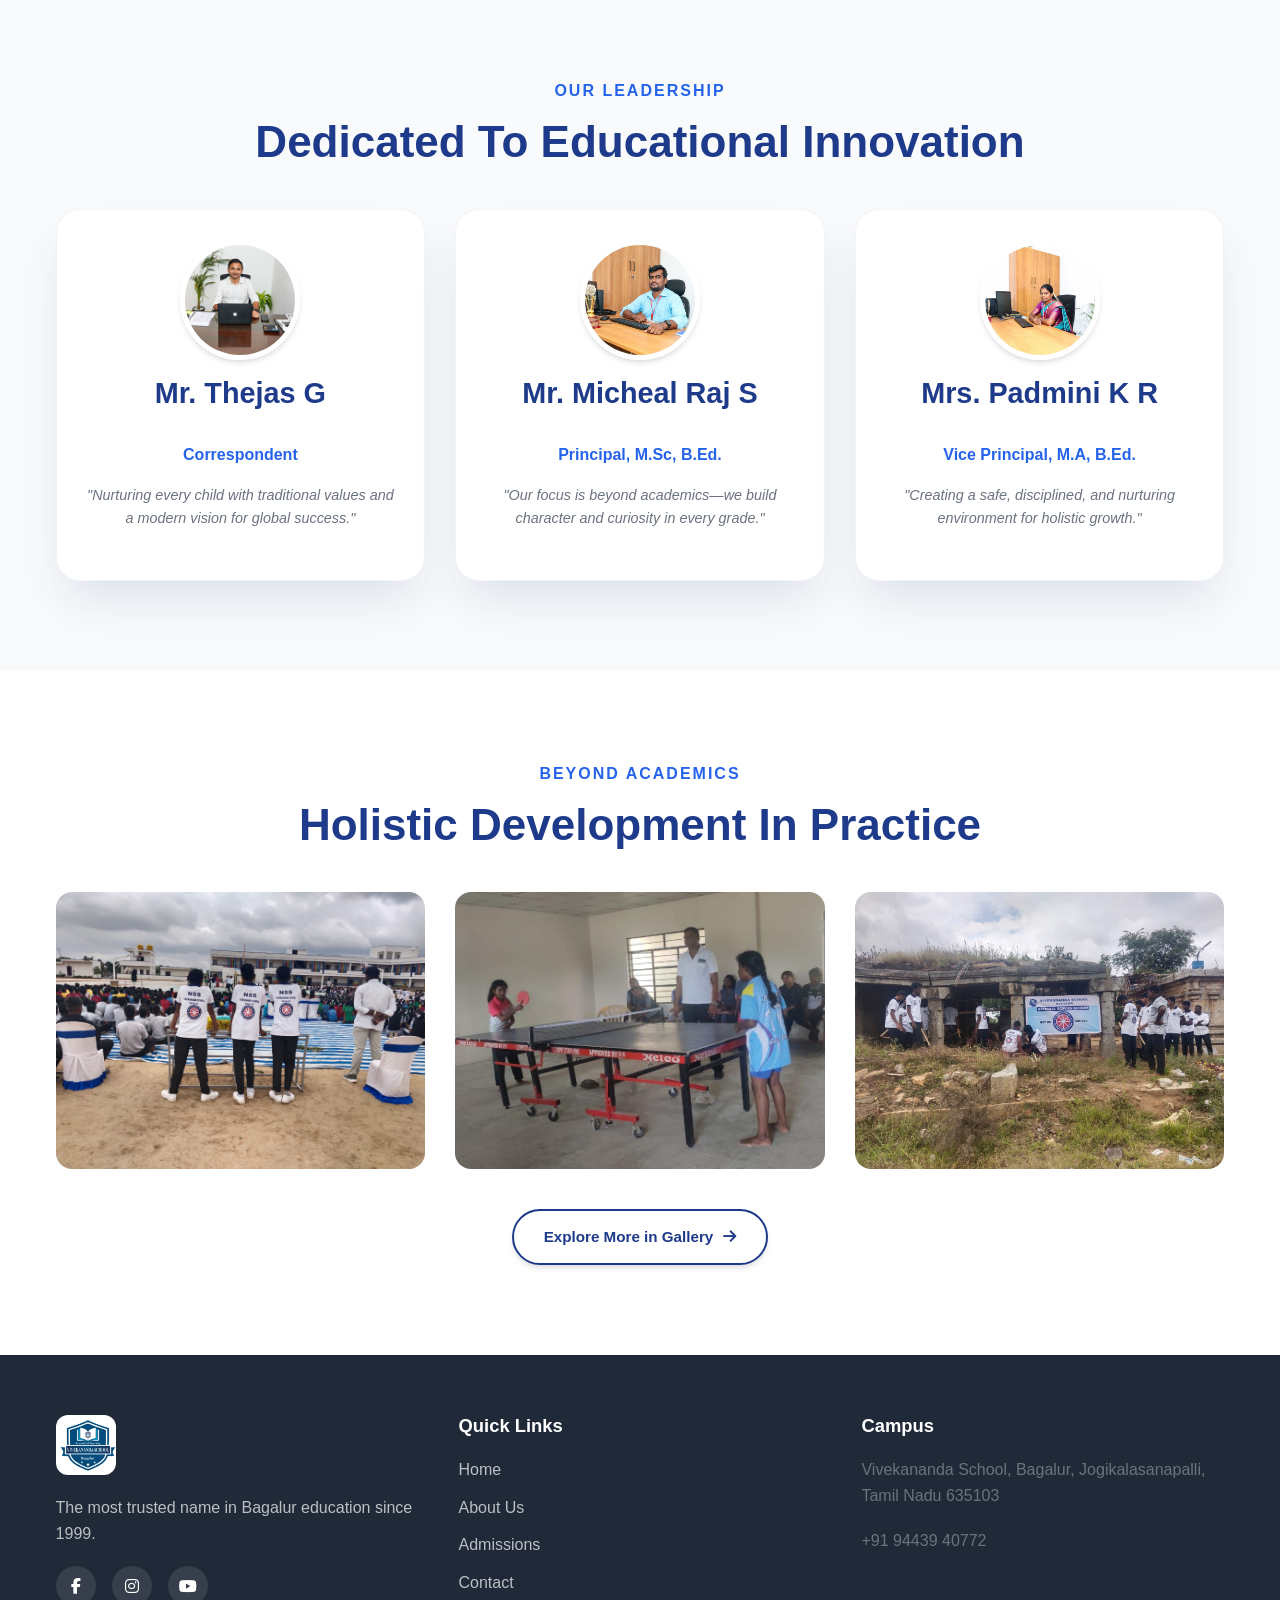
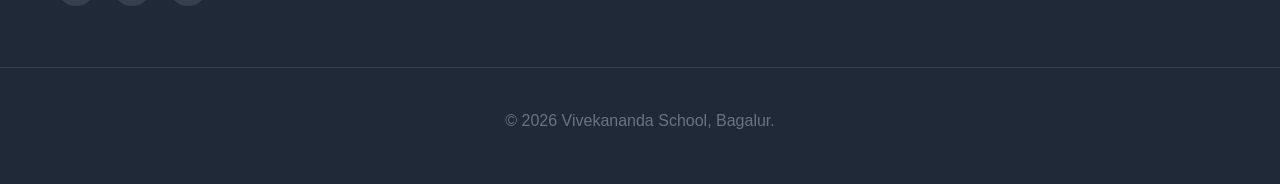
==== commit a6a6525d: "updated mobile performance" ====
--- a/about.html
+++ b/about.html
@@ -17,7 +17,7 @@
         <div class="container header-container">
             <div class="logo">
                 <a href="index.html" class="logo-link">
-                    <img src="Images/School Logo.png" alt="Vivekananda School Logo" class="logo-img" width="70" height="70">
+                    <img src="Images/School Logo.png" alt="Vivekananda School Logo" class="logo-img" width="60" height="60">
                     <div class="logo-text">
                         <span class="logo-name">Vivekananda School</span>
                         <span class="logo-sub">Bagalur • Excellence Since 1999</span>
@@ -58,7 +58,7 @@
                 <span class="section-subtitle">Our Purpose</span>
                 <h2 class="section-title">The Foundation of Vivekananda Excellence</h2>
                 <p>Since 1999, we have been more than just a school. We are a community dedicated to the moral, intellectual, and physical growth of every child. Our educators are trained to recognize the unique gifts of each student, guiding them toward success with empathy and discipline.</p>
-                <div class="grid grid-2" style="margin-top: 30px;">
+                <div class="grid grid-2" style="margin-top: 25px;">
                     <div class="card" style="padding: 24px; border-left: 10px solid var(--secondary);">
                          <h3>Our Vision</h3>
                          <p>Empowering children to become responsible global citizens and lifelong learners with integrity.</p>
@@ -77,21 +77,21 @@
         <div class="container text-center">
             <span class="section-subtitle">Our Leadership</span>
             <h2 class="section-title">Dedicated to Educational Innovation</h2>
-            <div class="grid grid-3" style="margin-top: 50px;">
+            <div class="grid grid-3" style="margin-top: 40px;">
                 <div class="card icon-card" data-reveal="fade-up">
-                    <img src="Images/Thejas G ( correspondent ).jpeg" alt="Mr. Thejas G, Correspondent of Vivekananda School" style="width: 140px; height: 140px; border-radius: 50%; border: 5px solid var(--white); box-shadow: var(--shadow-md); object-fit: cover;" width="140" height="140" loading="lazy">
+                    <img src="Images/Thejas G ( correspondent ).jpeg" alt="Mr. Thejas G, Correspondent of Vivekananda School" style="width: 120px; height: 120px; border-radius: 50%; border: 5px solid var(--white); box-shadow: var(--shadow-md); object-fit: cover;" width="120" height="120" loading="lazy">
                     <h3>Mr. Thejas G</h3>
                     <span style="color: var(--primary-light); font-weight: 600;">Correspondent</span>
                     <p style="font-size: 0.9rem; font-style: italic;">"Nurturing every child with traditional values and a modern vision for global success."</p>
                 </div>
                 <div class="card icon-card" data-reveal="fade-up" style="transition-delay: 0.1s;">
-                    <img src="Images/Micheal Raj S ( Principal) M.Sc,B.ed.jpeg" alt="Mr. Micheal Raj S, Principal of Vivekananda School" style="width: 140px; height: 140px; border-radius: 50%; border: 5px solid var(--white); box-shadow: var(--shadow-md); object-fit: cover;" width="140" height="140" loading="lazy">
+                    <img src="Images/Micheal Raj S ( Principal) M.Sc,B.ed.jpeg" alt="Mr. Micheal Raj S, Principal of Vivekananda School" style="width: 120px; height: 120px; border-radius: 50%; border: 5px solid var(--white); box-shadow: var(--shadow-md); object-fit: cover;" width="120" height="120" loading="lazy">
                     <h3>Mr. Micheal Raj S</h3>
                     <span style="color: var(--primary-light); font-weight: 600;">Principal, M.Sc, B.Ed.</span>
                     <p style="font-size: 0.9rem; font-style: italic;">"Our focus is beyond academics—we build character and curiosity in every grade."</p>
                 </div>
                 <div class="card icon-card" data-reveal="fade-up" style="transition-delay: 0.2s;">
-                    <img src="Images/Padmini K R( Vice Principal) M.A, B.ed.jpeg" alt="Mrs. Padmini K R, Vice Principal of Vivekananda School" style="width: 140px; height: 140px; border-radius: 50%; border: 5px solid var(--white); box-shadow: var(--shadow-md); object-fit: cover;" width="140" height="140" loading="lazy">
+                    <img src="Images/Padmini K R( Vice Principal) M.A, B.ed.jpeg" alt="Mrs. Padmini K R, Vice Principal of Vivekananda School" style="width: 120px; height: 120px; border-radius: 50%; border: 5px solid var(--white); box-shadow: var(--shadow-md); object-fit: cover;" width="120" height="120" loading="lazy">
                     <h3>Mrs. Padmini K R</h3>
                     <span style="color: var(--primary-light); font-weight: 600;">Vice Principal, M.A, B.Ed.</span>
                     <p style="font-size: 0.9rem; font-style: italic;">"Creating a safe, disciplined, and nurturing environment for holistic growth."</p>
@@ -110,7 +110,7 @@
                 <img src="Images/Trip/sport1.jpeg" alt="Students competing in school sports day events" style="border-radius: var(--radius-md); width: 100%; aspect-ratio: 4/3; object-fit: cover;" width="400" height="300" loading="lazy">
                 <img src="Images/Trip/Awareness3.jpeg" alt="Interactive classroom activity sessions" style="border-radius: var(--radius-md); width: 100%; aspect-ratio: 4/3; object-fit: cover;" width="400" height="300" loading="lazy">
              </div>
-             <div style="margin-top: 50px;">
+             <div style="margin-top: 40px;">
                 <a href="gallery.html" class="btn btn-outline">Explore More in Gallery <i class="fas fa-arrow-right" style="margin-left: 10px;"></i></a>
              </div>
         </div>
--- a/assets/css/style.css
+++ b/assets/css/style.css
@@ -3,7 +3,7 @@
     Theme: Modern, Trustworthy, Parent-Focused
 */
 
-@import url('https://fonts.googleapis.com/css2?family=Poppins:wght@300;400;500;600;700;800&family=Inter:wght@300;400;500;600;700&display=swap');
+
 
 :root {
     /* Color Palette */
@@ -77,14 +77,14 @@
     overflow: hidden;
 }
 
-h1 { font-size: clamp(2rem, 8vw, 4rem); }
-h2 { font-size: clamp(1.75rem, 6vw, 3rem); }
-h3 { font-size: clamp(1.5rem, 5vw, 2rem); }
+h1 { font-size: clamp(1.8rem, 7vw, 3.5rem); }
+h2 { font-size: clamp(1.6rem, 5vw, 2.5rem); }
+h3 { font-size: clamp(1.3rem, 4vw, 1.8rem); }
 
 p {
     color: var(--text-muted);
-    font-size: 1.05rem;
-    margin-bottom: 1.5rem;
+    font-size: 1rem;
+    margin-bottom: 1.25rem;
 }
 
 a {
@@ -107,17 +107,17 @@
 
 .container {
     width: 96%;
-    max-width: 1400px;
+    max-width: 1300px;
     margin: 0 auto;
-    padding: 0 40px;
+    padding: 0 30px;
 }
 
 /* Typography Utilities */
 .text-center { text-align: center; }
 .text-white { color: white; }
 .section-title {
-    font-size: clamp(2rem, 5vw, 3rem);
-    margin-bottom: 20px;
+    font-size: clamp(1.75rem, 4.5vw, 2.75rem);
+    margin-bottom: 15px;
     text-transform: capitalize;
 }
 .section-subtitle {
@@ -130,13 +130,13 @@
 }
 
 /* Layout Utilities */
-.section-padding { padding: 120px 0; }
+.section-padding { padding: 90px 0; }
 .full-width { width: 100%; }
 .bg-light { background-color: var(--gray-50); }
 .bg-primary { background-color: var(--primary); color: white; }
 .bg-accent { background-color: var(--accent-light); }
 
-.grid { display: grid; gap: 40px; }
+.grid { display: grid; gap: 30px; }
 .grid-2 { grid-template-columns: repeat(2, 1fr); }
 .grid-3 { grid-template-columns: repeat(3, 1fr); }
 .grid-4 { grid-template-columns: repeat(4, 1fr); }
@@ -150,8 +150,8 @@
     .grid-2, .grid-3 { grid-template-columns: 1fr; gap: 30px; }
     .section-padding { padding: 50px 0; }
     .container { width: 100% !important; max-width: 100% !important; padding: 0 20px; }
-    .section-title { font-size: 1.8rem; }
-    .section-subtitle { font-size: 0.8rem; }
+    .section-title { font-size: 1.6rem; }
+    .section-subtitle { font-size: 0.75rem; }
 }
 
 /* Accessibility Utilities */
@@ -172,16 +172,16 @@
     display: inline-flex;
     align-items: center;
     justify-content: center;
-    padding: 16px 36px;
+    padding: 14px 30px;
     border-radius: var(--radius-full);
     font-weight: 600;
-    font-size: 1rem;
+    font-size: 0.95rem;
     transition: var(--transition);
     cursor: pointer;
     border: none;
     box-shadow: var(--shadow-md);
-    min-height: 48px; /* Mobile touch target size */
-    min-width: 48px;
+    min-height: 44px; /* Mobile touch target size */
+    min-width: 44px;
 }
 
 .btn-primary {
@@ -243,7 +243,7 @@
     left: 0;
     width: 100%;
     z-index: 1000;
-    padding: 24px 0;
+    padding: 16px 0;
     transition: var(--transition);
 }
 
@@ -267,17 +267,17 @@
 }
 
 .logo-img {
-    height: 70px;
+    height: 60px;
     width: auto;
     transition: var(--transition);
     flex-shrink: 0;
 }
 
-header.scrolled .logo-img { height: 50px; }
+header.scrolled .logo-img { height: 45px; }
 
 .logo-text { line-height: 1; }
 .logo-name {
-    font-size: 1.5rem;
+    font-size: 1.35rem;
     font-weight: 800;
     color: var(--white);
     display: block;
@@ -286,7 +286,7 @@
 header.scrolled .logo-name { color: var(--primary); }
 
 .logo-sub {
-    font-size: 0.75rem;
+    font-size: 0.7rem;
     color: var(--secondary);
     font-weight: 600;
     letter-spacing: 1px;
@@ -311,7 +311,7 @@
 .nav-links a {
     color: var(--white);
     font-weight: 500;
-    font-size: 1rem;
+    font-size: 0.9rem;
     position: relative;
     transition: var(--transition);
 }
@@ -355,7 +355,7 @@
         width: 100%;
         background: white;
         flex-direction: column;
-        padding: 40px;
+        padding: 30px;
         box-shadow: var(--shadow-lg);
         text-align: center;
         gap: 20px;
@@ -389,7 +389,7 @@
 /* Hero Section */
 .hero {
     height: 100vh;
-    min-height: 700px;
+    min-height: 600px;
     display: flex;
     align-items: center;
     position: relative;
@@ -442,13 +442,39 @@
 
 .hero-btns {
     display: flex;
-    gap: 20px;
+    gap: 15px;
     flex-wrap: wrap;
+    margin-top: 10px;
+}
+
+.hero-btns .btn {
+    padding: 12px 24px;
+    font-size: 0.95rem;
+    border-radius: 30px;
+    min-height: 48px;
+    transition: var(--transition);
+}
+
+@media (max-width: 480px) {
+   .hero-btns {
+       flex-direction: column;
+       align-items: center;
+       gap: 10px;
+   }
+   .hero-btns .btn {
+      padding: 10px 20px;
+      font-size: 0.9rem;
+      min-height: 44px;
+      width: 90%;
+      max-width: 260px;
+      margin: 0 auto;
+      display: flex;
+   }
 }
 
 /* Trust Bar / Highlights */
 .trust-bar {
-    padding: 40px 0;
+    padding: 30px 0;
     background: var(--white);
     box-shadow: var(--shadow-lg);
     position: relative;
@@ -478,7 +504,7 @@
 
 .trust-item span {
     font-weight: 600;
-    font-size: 0.95rem;
+    font-size: 0.85rem;
     color: var(--primary);
 }
 
@@ -498,7 +524,7 @@
 /* Cards & Components */
 .card {
     background: white;
-    padding: 40px;
+    padding: 30px;
     border-radius: var(--radius-lg);
     box-shadow: var(--shadow-premium);
     transition: var(--transition);
@@ -549,7 +575,7 @@
 .facilities-grid {
     display: grid;
     grid-template-columns: repeat(3, 1fr);
-    gap: 24px;
+    gap: 20px;
 }
 
 .facility-item {
@@ -614,7 +640,7 @@
 .gallery-grid {
     display: grid;
     grid-template-columns: repeat(4, 1fr);
-    gap: 16px;
+    gap: 12px;
 }
 
 .gallery-item {
@@ -670,8 +696,8 @@
     gap: 16px;
 }
 
-.author-info h4 { margin: 0; font-size: 1.1rem; }
-.author-info span { font-size: 0.85rem; color: var(--text-muted); }
+.author-info h4 { margin: 0; font-size: 1rem; }
+.author-info span { font-size: 0.8rem; color: var(--text-muted); }
 
 /* Final CTA */
 .final-cta {
@@ -730,7 +756,7 @@
 footer {
     background: var(--gray-800);
     color: white;
-    padding: 80px 0 40px;
+    padding: 60px 0 30px;
 }
 
 .footer-grid {
@@ -741,7 +767,7 @@
 }
 
 .footer-about p { color: rgba(255, 255, 255, 0.7); margin-top: 20px; }
-.footer-links h3 { color: white; margin-bottom: 24px; font-size: 1.25rem; }
+.footer-links h3 { color: white; margin-bottom: 20px; font-size: 1.15rem; }
 .footer-links ul li { margin-bottom: 12px; }
 .footer-links ul li a { color: rgba(255, 255, 255, 0.7); transition: var(--transition); }
 .footer-links ul li a:hover { color: var(--secondary); padding-left: 8px; }
@@ -796,8 +822,6 @@
 }
 @media (max-width: 576px) {
     .footer-grid { grid-template-columns: 1fr; }
-    .hero-btns { flex-direction: column; }
-    .hero-btns .btn { width: 100%; }
 }
 
 /* Animations */
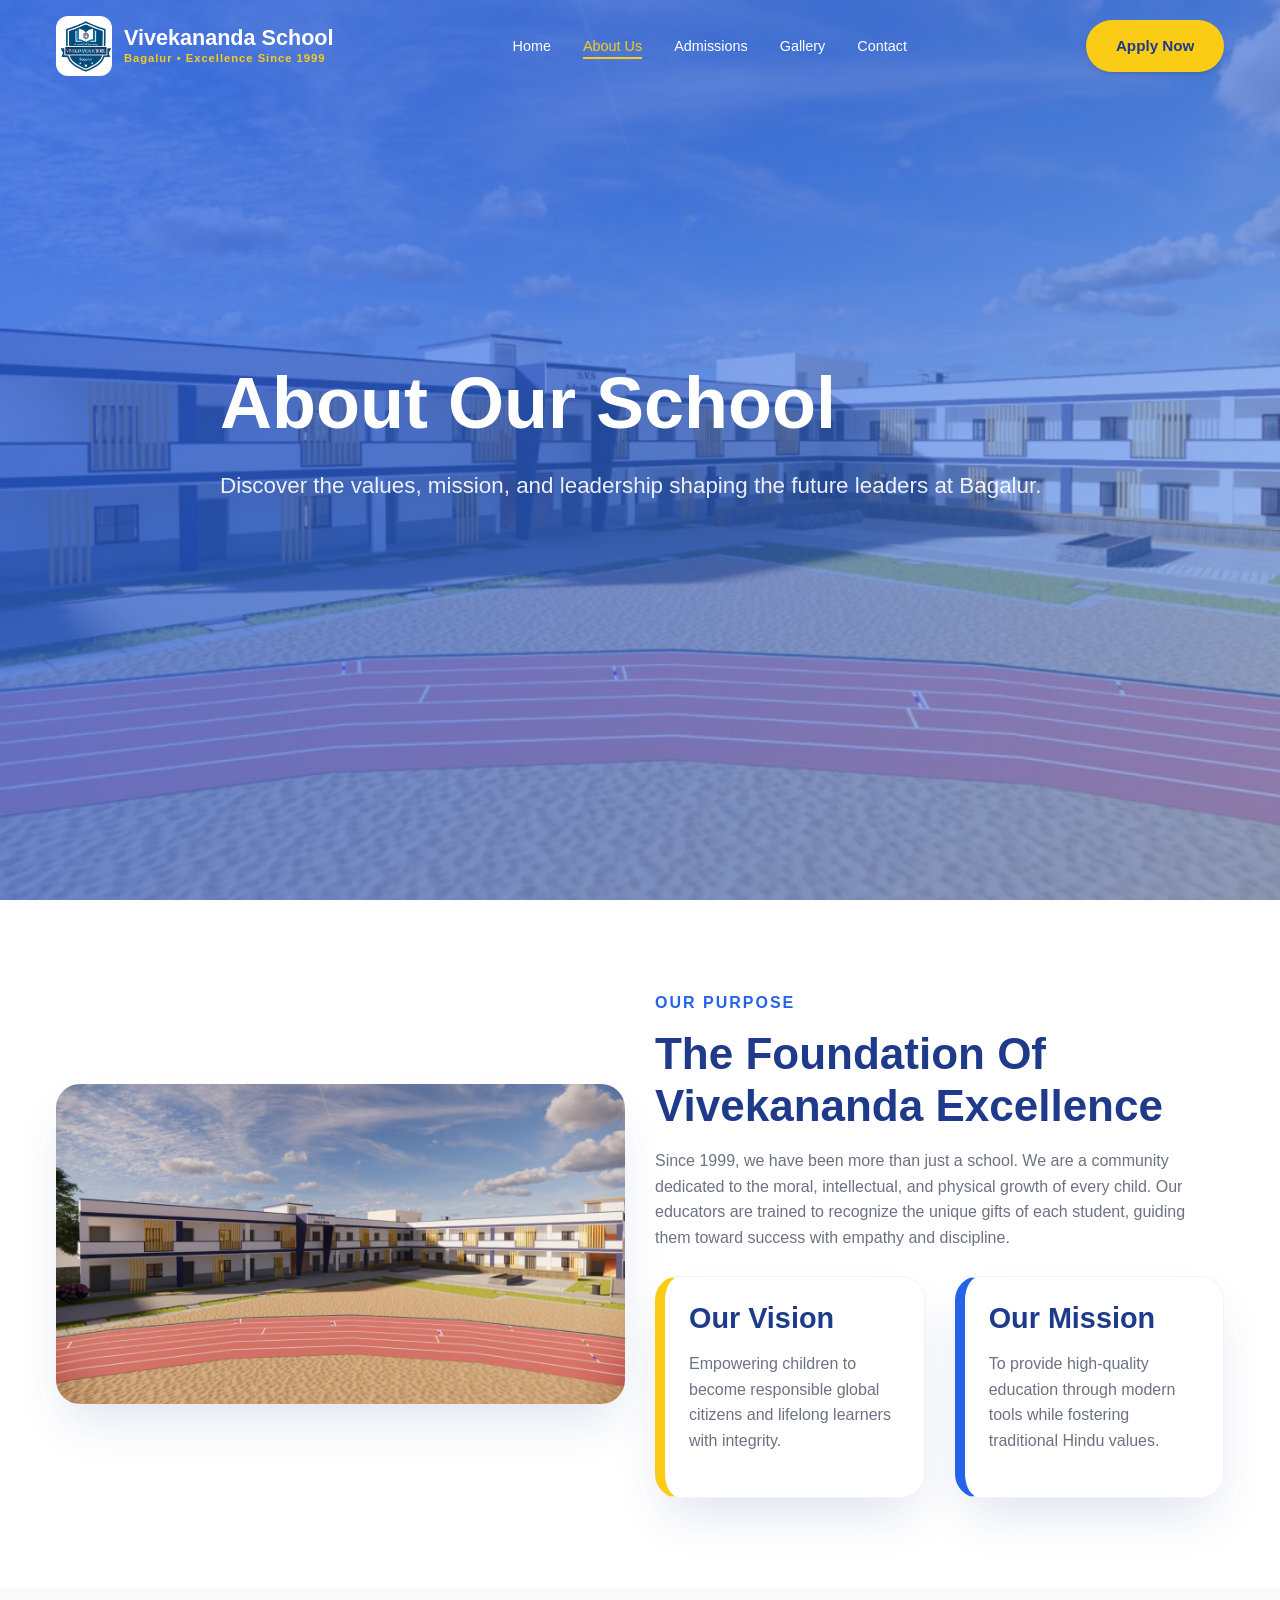
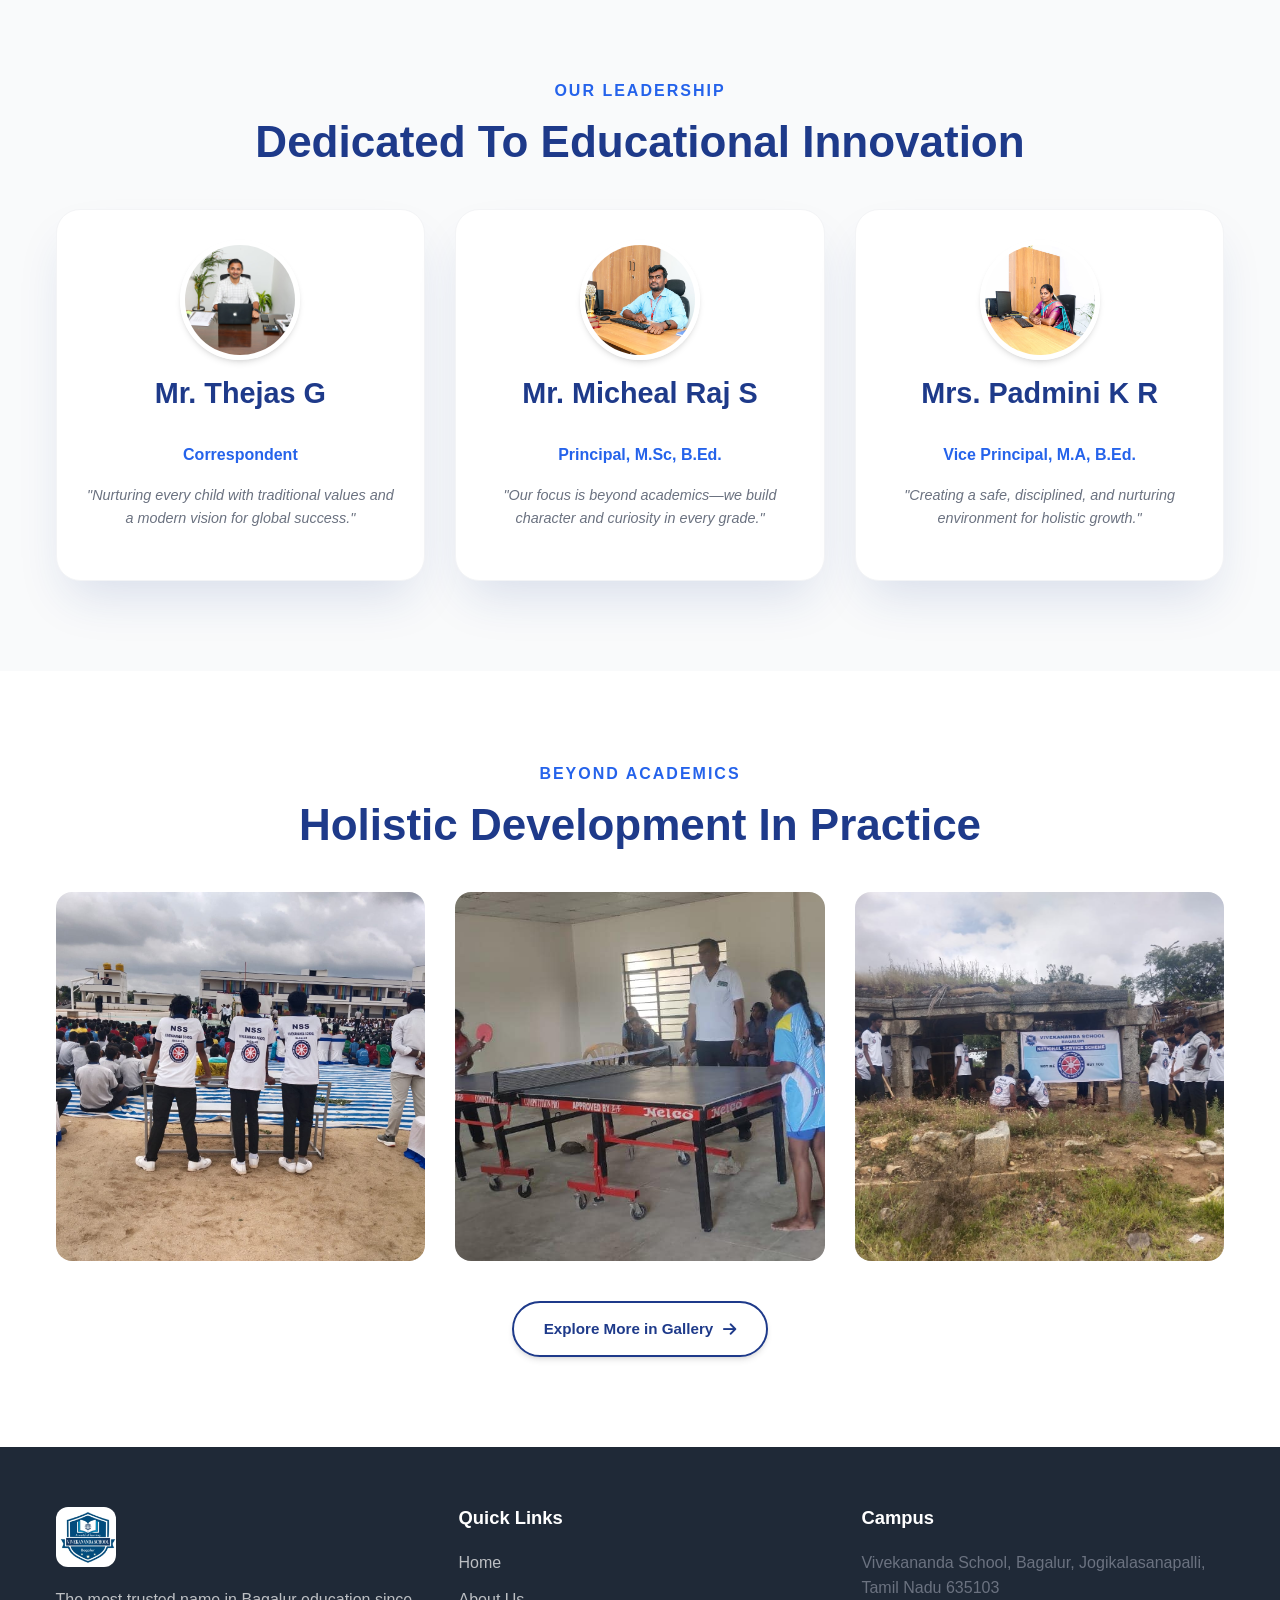
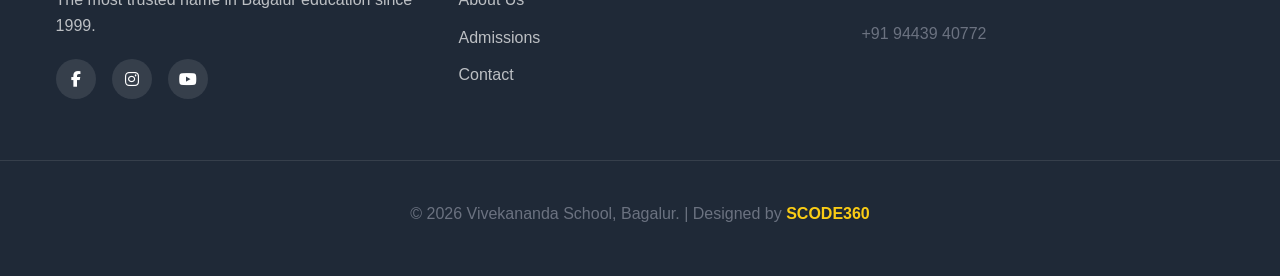
==== commit b5c5c5d1: "new update" ====
--- a/about.html
+++ b/about.html
@@ -29,7 +29,6 @@
                 <li><a href="about.html" class="active">About Us</a></li>
                 <li><a href="admissions.html">Admissions</a></li>
                 <li><a href="gallery.html">Gallery</a></li>
-                <li><a href="guide.html">Guide</a></li>
                 <li><a href="contact.html">Contact</a></li>
             </ul>
             <div class="header-actions">
@@ -43,8 +42,8 @@
     <section class="hero" style="background: url('Images/School Image.jpeg') center/cover;">
         <div class="hero-overlay"></div>
         <div class="container">
-            <h1 data-reveal="fade-up">About Our School</h1>
-            <p data-reveal="fade-up" style="transition-delay: 0.2s;">Discover the values, mission, and leadership shaping the future leaders at Bagalur.</p>
+            <h1 data-reveal="fade-up" class="revealed">About Our School</h1>
+            <p data-reveal="fade-up" style="transition-delay: 0.2s;" class="revealed">Discover the values, mission, and leadership shaping the future leaders at Bagalur.</p>
         </div>
     </section>
 
@@ -106,9 +105,18 @@
              <span class="section-subtitle">Beyond Academics</span>
              <h2 class="section-title">Holistic Development in Practice</h2>
              <div class="grid grid-3" style="margin-top: 40px;">
-                <img src="Images/Trip/Awareness2.jpeg" alt="Community awareness program conducted by school" style="border-radius: var(--radius-md); width: 100%; aspect-ratio: 4/3; object-fit: cover;" width="400" height="300" loading="lazy">
-                <img src="Images/Trip/sport1.jpeg" alt="Students competing in school sports day events" style="border-radius: var(--radius-md); width: 100%; aspect-ratio: 4/3; object-fit: cover;" width="400" height="300" loading="lazy">
-                <img src="Images/Trip/Awareness3.jpeg" alt="Interactive classroom activity sessions" style="border-radius: var(--radius-md); width: 100%; aspect-ratio: 4/3; object-fit: cover;" width="400" height="300" loading="lazy">
+                <div class="gallery-item" data-reveal="fade-up">
+                    <img src="Images/Trip/Awareness2.jpeg" alt="Community awareness program conducted by school" style="width: 100%; aspect-ratio: 4/3; object-fit: cover;" width="400" height="300" loading="lazy">
+                    <div class="gallery-overlay">Awareness Programs</div>
+                </div>
+                <div class="gallery-item" data-reveal="fade-up" style="transition-delay: 0.1s;">
+                    <img src="Images/Trip/sport1.jpeg" alt="Students competing in school sports day events" style="width: 100%; aspect-ratio: 4/3; object-fit: cover;" width="400" height="300" loading="lazy">
+                    <div class="gallery-overlay">Sports Excellence</div>
+                </div>
+                <div class="gallery-item" data-reveal="fade-up" style="transition-delay: 0.2s;">
+                    <img src="Images/Trip/Awareness3.jpeg" alt="Interactive classroom activity sessions" style="width: 100%; aspect-ratio: 4/3; object-fit: cover;" width="400" height="300" loading="lazy">
+                    <div class="gallery-overlay">Interactive Learning</div>
+                </div>
              </div>
              <div style="margin-top: 40px;">
                 <a href="gallery.html" class="btn btn-outline">Explore More in Gallery <i class="fas fa-arrow-right" style="margin-left: 10px;"></i></a>
@@ -144,7 +152,7 @@
             </div>
         </div>
         <div class="footer-bottom">
-            <p>&copy; 2026 Vivekananda School, Bagalur.</p>
+            <p>&copy; 2026 Vivekananda School, Bagalur. | Designed by <a href="https://scode360.in" target="_blank" style="color: var(--secondary); text-decoration: none; font-weight: 600;">SCODE360</a></p>
         </div>
     </footer>
 
--- a/assets/css/style.css
+++ b/assets/css/style.css
@@ -578,6 +578,33 @@
     gap: 20px;
 }
 
+@media (max-width: 992px) {
+    .facilities-grid { grid-template-columns: repeat(2, 1fr); }
+}
+
+@media (max-width: 600px) {
+    .facilities-grid {
+        display: flex;
+        overflow-x: auto;
+        gap: 15px;
+        padding: 10px 5px 25px;
+        margin: 0 -20px;
+        padding-left: 20px;
+        padding-right: 20px;
+        scroll-snap-type: x mandatory;
+        scrollbar-width: none; /* Firefox */
+        -ms-overflow-style: none; /* IE 10+ */
+    }
+    .facilities-grid::-webkit-scrollbar {
+        display: none; /* Chrome/Safari */
+    }
+    .facility-item {
+        flex: 0 0 280px;
+        height: 380px;
+        scroll-snap-align: center;
+    }
+}
+
 .facility-item {
     position: relative;
     border-radius: var(--radius-lg);
@@ -612,7 +639,7 @@
     left: 0;
     width: 100%;
     padding: 24px;
-    background: linear-gradient(to top, rgba(0,0,0,0.9), transparent);
+    background: linear-gradient(to top, rgba(0,0,0,0.85), transparent);
     color: white;
     transition: var(--transition);
     z-index: 2;
@@ -620,18 +647,26 @@
     transform: translateY(20px);
 }
 
+.facility-overlay h3, 
+.facility-overlay p {
+    color: white !important;
+    margin-bottom: 5px;
+}
+
 .facility-item:hover img, 
 .facility-item:active img { 
     transform: scale(1.1); 
 }
 
 .facility-item:hover::after,
-.facility-item:active::after {
+.facility-item:active::after,
+.facility-item.clicked::after {
     opacity: 1;
 }
 
 .facility-item:hover .facility-overlay,
-.facility-item:active .facility-overlay { 
+.facility-item:active .facility-overlay,
+.facility-item.clicked .facility-overlay { 
     opacity: 1;
     transform: translateY(0);
 }
@@ -644,9 +679,52 @@
 }
 
 .gallery-item {
+    position: relative;
     border-radius: var(--radius-md);
     overflow: hidden;
     aspect-ratio: 1;
+    cursor: pointer;
+}
+
+.gallery-item::after {
+    content: '';
+    position: absolute;
+    top: 0;
+    left: 0;
+    width: 100%;
+    height: 100%;
+    background: rgba(30, 58, 138, 0.7);
+    opacity: 0;
+    transition: var(--transition);
+}
+
+.gallery-overlay {
+    position: absolute;
+    bottom: 0;
+    left: 0;
+    width: 100%;
+    padding: 15px;
+    color: white;
+    font-size: 0.85rem;
+    font-weight: 500;
+    z-index: 2;
+    opacity: 0;
+    transform: translateY(10px);
+    transition: var(--transition);
+    background: linear-gradient(to top, rgba(0,0,0,0.8), transparent);
+}
+
+.gallery-item:hover::after,
+.gallery-item:active::after,
+.gallery-item.clicked::after {
+    opacity: 1;
+}
+
+.gallery-item:hover .gallery-overlay,
+.gallery-item:active .gallery-overlay,
+.gallery-item.clicked .gallery-overlay {
+    opacity: 1;
+    transform: translateY(0);
 }
 
 .gallery-item img {
@@ -663,6 +741,14 @@
     display: grid;
     grid-template-columns: repeat(3, 1fr);
     gap: 30px;
+}
+
+@media (max-width: 992px) {
+    .testimonials-grid { grid-template-columns: repeat(2, 1fr); }
+}
+
+@media (max-width: 768px) {
+    .testimonials-grid { grid-template-columns: 1fr; }
 }
 
 .testimonial-card {
